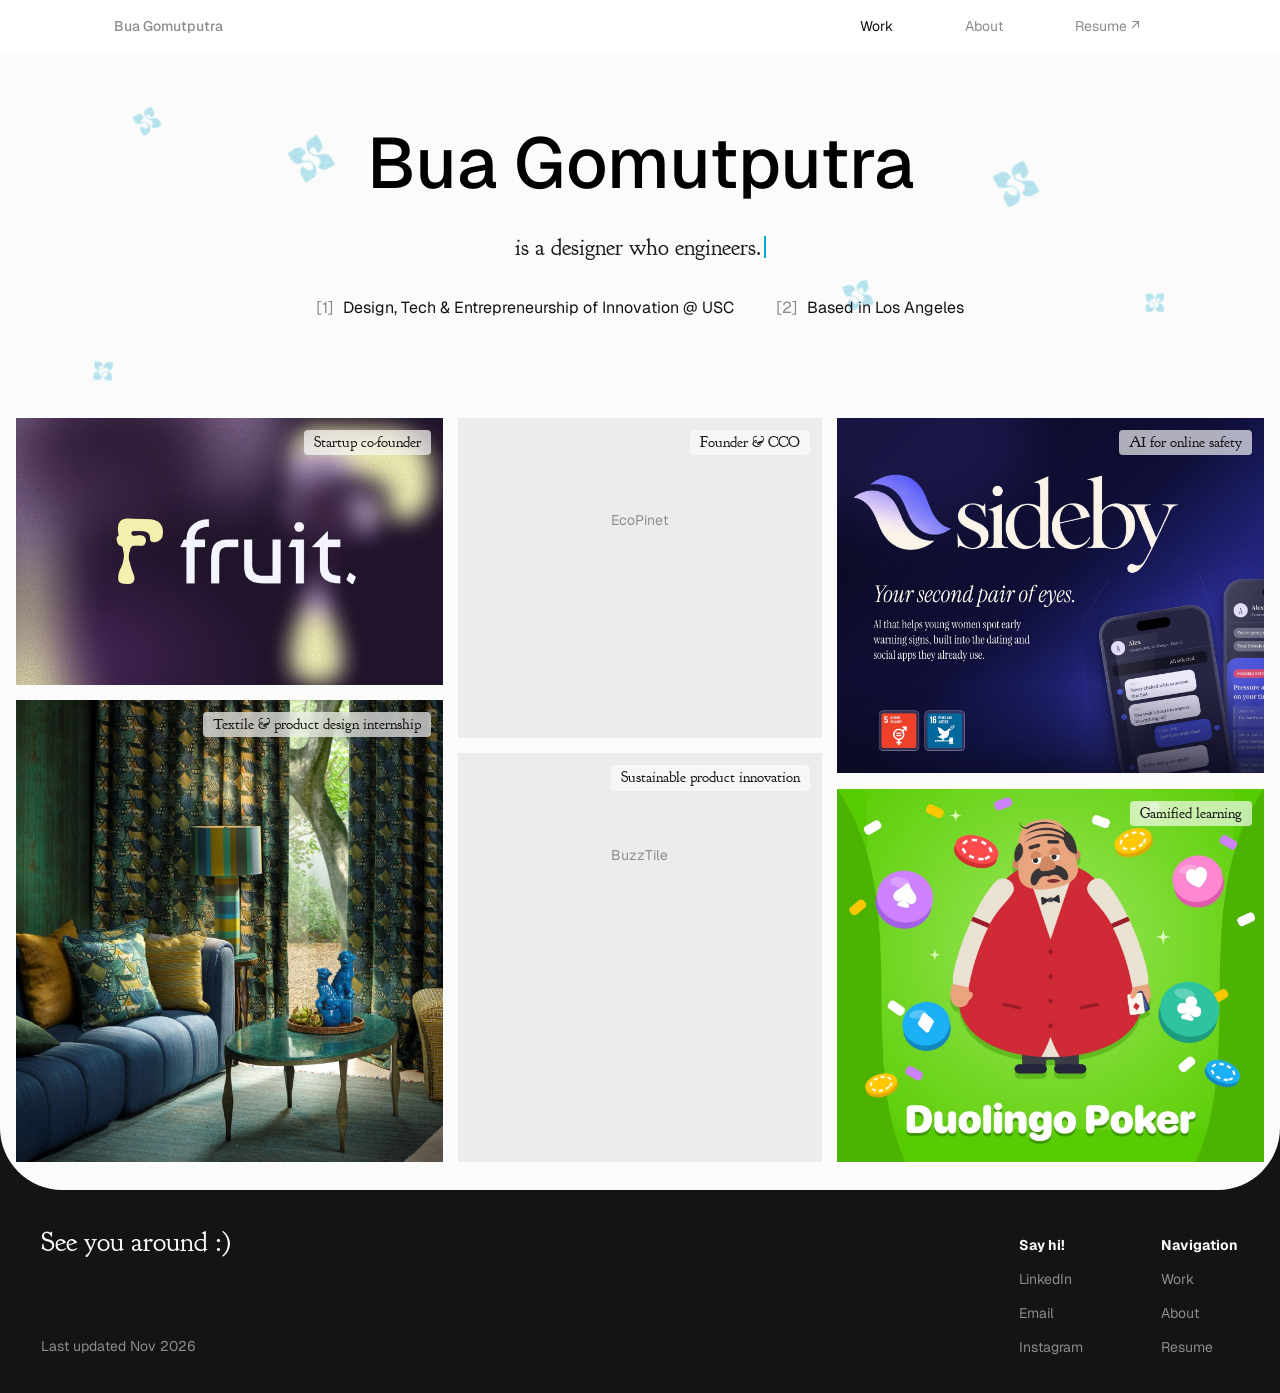
==== index.html @ 9599a61e "DuoPoker tile in Duolingo style: bigger Tony, title at the bottom Co-Authored-By: Claude Opus 5.5 <n" ====
<!doctype html>
<html lang="en">
<head>
<meta charset="utf-8">
<meta name="viewport" content="width=device-width,initial-scale=1">
<title>Bua Gomutputra</title>
<meta name="description" content="Bua Gomutputra — designer who engineers. Design, Technology & Entrepreneurship at USC Iovine and Young. Based in Los Angeles.">
<link rel="preconnect" href="https://fonts.googleapis.com"><link rel="preconnect" href="https://fonts.gstatic.com" crossorigin>
<link href="https://fonts.googleapis.com/css2?family=Geist:wght@400;500;600&family=Geist+Mono:wght@400;500;700&family=Goudy+Bookletter+1911&display=swap" rel="stylesheet">
<link rel="stylesheet" href="css/style.css?v=1795074973">
</head>
<body class="home">
<div class="sheet">
<div class="swirls" aria-hidden="true"><img class="sw sw-l" src="images/home/swirl-left.webp" alt=""><img class="sw sw-r" src="images/home/swirl-right.webp" alt=""></div>
<nav class="nav">
  <a class="name" href="index.html">Bua Gomutputra</a>
  <button class="menu-btn" aria-label="Open menu">Menu</button>
  <div class="links"><a href="index.html#work" class="on">Work</a><a href="about.html">About</a><a href="resume.pdf" target="_blank">Resume ↗</a></div>
</nav>

<header class="hero">
  <h1>Bua Gomutputra</h1>
  <p class="rotator typer" data-phrases='["engineers.","lives in the problem-space.","prompts, builds, and breaks.","is founding something (stay tuned)."]'>is a designer who <span class="typed">engineers.</span><i class="caret" aria-hidden="true"></i></p>
  <div class="creds"><span><b>[1]</b>Design, Tech &amp; Entrepreneurship of Innovation @ USC</span><span><b>[2]</b>Based in Los Angeles</span></div>
</header>

<main id="work">
  <section class="mosaic">
    <div class="col">
      <div class="slot soon" style="aspect-ratio:480/300" data-slot="1" role="img" aria-label="Fruit, a startup I am co-founding, coming soon"><img src="images/fruit/cover.jpg" alt="Fruit" data-label="Fruit" style="object-position:center"><span class="kind">Startup co-founder</span><span class="soon-badge">Coming soon</span><span class="tag"><b>Fruit</b> In progress · 2026</span></div>
      <a class="slot" href="jim-thompson.html" style="aspect-ratio:480/520" data-slot="2"><img src="images/jim-thompson/phumin-townscape.jpg" alt="Jim Thompson" data-label="Jim Thompson" style="object-position:center 60%"><span class="kind">Textile &amp; product design internship</span><span class="tag"><b>Jim Thompson</b> Internship · 2025</span></a>
    </div>
    <div class="col">
      <a class="slot" href="ecopinet.html" style="aspect-ratio:410/360" data-slot="3"><img src="images/ecopinet/workshop-group.jpg" alt="EcoPinet: students and farmers holding up the pineapple-leaf paper they made, under the EcoPinet banner" data-label="EcoPinet" style="object-position:center 55%"><span class="kind">Founder &amp; CCO</span><span class="tag"><b>EcoPinet</b> Piloted · 2025</span></a>
      <a class="slot" href="buzztile.html" style="aspect-ratio:410/460" data-slot="4"><img src="images/buzztile/field-wide.jpg" alt="BuzzTile" data-label="BuzzTile" style="object-position:40% 60%"><span class="kind">Sustainable product innovation</span><span class="tag"><b>BuzzTile</b> Prototype · 2025</span></a>
    </div>
    <div class="col">
      <a class="slot" href="sideby.html" style="aspect-ratio:480/400" data-slot="5"><img src="images/sideby/hero.jpg" alt="SideBy" data-label="SideBy" style="object-position:left center"><span class="kind">AI for online safety</span><span class="tag"><b>SideBy</b> Concept · 2026</span></a>
      <a class="slot" href="duolingo-poker.html" style="aspect-ratio:480/420" data-slot="6"><img src="images/duolingo-poker/tile-table.jpg" alt="DuoPoker: Tony the dealer surrounded by poker chips and card-suit badges, Duolingo style" data-label="DuoPoker" style="object-position:center"><span class="kind">Gamified learning</span><span class="tag"><b>DuoPoker</b> Concept · 2026</span></a>
    </div>
  </section>
</main>

</div>

<footer>
  <div class="in">
    <div><h2>See you around :)</h2><p class="upd">Last updated Nov 2026</p></div>
    <div class="cols">
      <div><h5>Say hi!</h5><a href="#">LinkedIn</a><a href="#">Email</a><a href="#">Instagram</a></div>
      <div><h5>Navigation</h5><a href="index.html#work">Work</a><a href="about.html">About</a><a href="resume.pdf">Resume</a></div>
    </div>
  </div>
</footer>
<script src="js/main.js?v=1795074973"></script>
</body>
</html>
---- css/style.css ----
:root{
  --bg:#FBFBFB; --ink:#141414; --muted:#8C8C8C; --soft:#5E5E5E; --tile:#ECECEC; --footer:#141414;
  --blue:#00A8CE; --blue-text:#007A96; --cyan:#C4F4FF; --pink:#FFD7E3;
  --accent:#007A96; --box:#F1F6F8;
  --pad:120px; --max:1440px;
  --font:"Geist",system-ui,-apple-system,sans-serif;
  --mono:"Goudy Bookletter 1911",Georgia,serif;
  --kiwi:"Goudy Bookletter 1911",Georgia,serif;
  --noise:url("data:image/svg+xml;utf8,<svg xmlns='http://www.w3.org/2000/svg' width='180' height='180'><filter id='n'><feTurbulence type='fractalNoise' baseFrequency='.85' numOctaves='2' stitchTiles='stitch'/><feColorMatrix values='0 0 0 0 0 0 0 0 0 0 0 0 0 0 0 0 0 0 .6 0'/></filter><rect width='100%' height='100%' filter='url(%23n)'/></svg>");
}
.theme-duo{ --accent:#2B7A00; --box:#F1F9E9; }
.theme-eco{ --accent:#A8461A; --box:#F7F0E4; }
.theme-sideby{ --accent:#3B3B73; --box:#F4F3F6; }
*{box-sizing:border-box;margin:0;padding:0}
html{scroll-behavior:smooth}
html{font-synthesis:none}
body{background:var(--footer);color:var(--ink);font-family:var(--font);-webkit-font-smoothing:antialiased;line-height:1.6}
.sheet{background:var(--bg);border-radius:0 0 min(4.86vw,70px) min(4.86vw,70px);overflow:hidden;overflow:clip;position:relative}
/* petal cursor (Bua's petal from Figma): dark grey, turquoise over anything clickable */
html{cursor:url("data:image/svg+xml,%3Csvg xmlns='http://www.w3.org/2000/svg' width='24' height='25.5' viewBox='-5 10 128 136'%3E%3Cfilter id='g' x='0' y='0' width='100%25' height='100%25'%3E%3CfeTurbulence type='fractalNoise' baseFrequency='.9' numOctaves='2' seed='3'/%3E%3CfeColorMatrix values='0 0 0 0 0 0 0 0 0 0 0 0 0 0 0 0 0 0 .35 0'/%3E%3CfeComposite in2='SourceAlpha' operator='in' result='n'/%3E%3CfeMerge%3E%3CfeMergeNode in='SourceGraphic'/%3E%3CfeMergeNode in='n'/%3E%3C/feMerge%3E%3C/filter%3E%3Cg transform='rotate(-45 54 68)'%3E%3Cpath d='M53.92 0L78.64 24.87C85.53 31.77 95.15 40.48 100.04 48.56C105.12 56.9 107.79 66.48 107.75 76.24C107.75 95.6 99.93 106.57 87.05 119.51C76.57 106.2 65.65 94.19 54.08 81.89C49.85 86.4 43.97 93.4 39.67 97.36C12.93 122.06 47.2 135.72 69.83 135.47C36.01 136.21 -0.12 109.84 0 76.17C-0.01 66.63 2.54 57.27 7.38 49.06C12.44 40.46 22.52 31.4 29.78 24.15L53.92 0Z' fill='%23fff' stroke='%23fff' stroke-width='14' stroke-linejoin='round'/%3E%3Cpath d='M53.92 0L78.64 24.87C85.53 31.77 95.15 40.48 100.04 48.56C105.12 56.9 107.79 66.48 107.75 76.24C107.75 95.6 99.93 106.57 87.05 119.51C76.57 106.2 65.65 94.19 54.08 81.89C49.85 86.4 43.97 93.4 39.67 97.36C12.93 122.06 47.2 135.72 69.83 135.47C36.01 136.21 -0.12 109.84 0 76.17C-0.01 66.63 2.54 57.27 7.38 49.06C12.44 40.46 22.52 31.4 29.78 24.15L53.92 0Z' fill='%23141414' filter='url(%23g)'/%3E%3C/g%3E%3C/svg%3E") 2 2,auto}
a,button,label,summary,[role="button"],.slot,a *,button *{cursor:url("data:image/svg+xml,%3Csvg xmlns='http://www.w3.org/2000/svg' width='24' height='25.5' viewBox='-5 10 128 136'%3E%3Cfilter id='g' x='0' y='0' width='100%25' height='100%25'%3E%3CfeTurbulence type='fractalNoise' baseFrequency='.9' numOctaves='2' seed='3'/%3E%3CfeColorMatrix values='0 0 0 0 0 0 0 0 0 0 0 0 0 0 0 0 0 0 .35 0'/%3E%3CfeComposite in2='SourceAlpha' operator='in' result='n'/%3E%3CfeMerge%3E%3CfeMergeNode in='SourceGraphic'/%3E%3CfeMergeNode in='n'/%3E%3C/feMerge%3E%3C/filter%3E%3Cg transform='rotate(-45 54 68)'%3E%3Cpath d='M53.92 0L78.64 24.87C85.53 31.77 95.15 40.48 100.04 48.56C105.12 56.9 107.79 66.48 107.75 76.24C107.75 95.6 99.93 106.57 87.05 119.51C76.57 106.2 65.65 94.19 54.08 81.89C49.85 86.4 43.97 93.4 39.67 97.36C12.93 122.06 47.2 135.72 69.83 135.47C36.01 136.21 -0.12 109.84 0 76.17C-0.01 66.63 2.54 57.27 7.38 49.06C12.44 40.46 22.52 31.4 29.78 24.15L53.92 0Z' fill='%23fff' stroke='%23fff' stroke-width='14' stroke-linejoin='round'/%3E%3Cpath d='M53.92 0L78.64 24.87C85.53 31.77 95.15 40.48 100.04 48.56C105.12 56.9 107.79 66.48 107.75 76.24C107.75 95.6 99.93 106.57 87.05 119.51C76.57 106.2 65.65 94.19 54.08 81.89C49.85 86.4 43.97 93.4 39.67 97.36C12.93 122.06 47.2 135.72 69.83 135.47C36.01 136.21 -0.12 109.84 0 76.17C-0.01 66.63 2.54 57.27 7.38 49.06C12.44 40.46 22.52 31.4 29.78 24.15L53.92 0Z' fill='%2300A8CE' filter='url(%23g)'/%3E%3C/g%3E%3C/svg%3E") 2 2,pointer}
img{display:block;max-width:100%}
a{color:inherit;text-decoration:none}
.wrap{max-width:var(--max);margin:0 auto;padding:0 var(--pad)}

/* nav — sizes follow the 1440 Figma frame, scaled with the window */
.nav{display:flex;justify-content:space-between;align-items:center;height:max(48px,min(4.1vw,59px));padding:0 max(20px,min(10.83vw,156px)) 0 max(20px,min(8.89vw,128px));background:#fff;position:relative;z-index:5}
.nav .name,.nav .links,.menu-btn{font-family:var(--font);font-size:14px;font-weight:400;color:var(--muted)}
.nav .name{font-weight:500}
.nav .links{display:flex;gap:max(28px,min(5.4vw,78px))}
.nav .links a,.nav .name{transition:color .2s}
.nav .links a:hover,.nav .links a.on,.nav .name:hover{color:var(--ink)}
/* hover: words go darker and semibold without shifting the layout */
.nav .links a,.nav .name{display:inline-grid;transition:color .2s,font-weight .2s}
.nav .links a::after,.nav .name::after{content:attr(data-text);font-weight:600;height:0;visibility:hidden;overflow:hidden;pointer-events:none}
.nav .links a:hover,.nav .name:hover{font-weight:600;color:#3A3A3A}
.nav .links a.on:hover{color:var(--ink)}
.menu-btn{display:none;background:none;border:0;cursor:pointer}

/* home background: gradient swirls exported from the Figma mock-up */
.swirls{position:absolute;inset:0;pointer-events:none;z-index:0}
.flowers{position:absolute;left:0;top:0;width:100%;pointer-events:none;z-index:0;overflow:hidden}
.flower{position:absolute;left:0;top:0;will-change:transform}
.flower svg{display:block;width:100%;height:100%}
.sw{position:absolute;max-width:none;will-change:transform}
.sw-l{left:7.92vw;top:3.75vw;width:32.9vw}
.sw-r{left:40.35vw;top:3.33vw;width:53vw}
@media (min-width:1440px){.sw-l{left:calc(50% - 606px);top:54px;width:474px}.sw-r{left:calc(50% - 139px);top:48px;width:763px}}
.home .hero,.home main,.home .nav{position:relative;z-index:1}

/* hero */
.hero{position:relative;padding-top:min(5.83vw,84px);text-align:center}
.hero h1{font-size:max(40px,min(5.56vw,80px));font-weight:500;letter-spacing:0;line-height:1;color:#000}
.rotator{display:block;font-family:var(--mono);font-size-adjust:.5;font-weight:500;color:#1A1A1A}
.rotator.typer{width:auto;margin:min(2.85vw,41px) 0 0;text-align:center;white-space:nowrap;min-height:1.3em;line-height:1.3;font-size:max(15px,min(1.6vw,23px))}
.typer .typed{display:inline}
.caret{display:inline-block;width:2px;height:1.1em;margin-left:3px;vertical-align:-.18em;background:var(--blue);animation:blink 1.05s steps(1) infinite}
.typer.busy .caret{animation:none}
@keyframes blink{50%{opacity:0}}
.creds{display:flex;justify-content:center;margin-top:min(2.85vw,41px);line-height:1.28;gap:min(3.33vw,48px);font-size:max(13px,min(1.25vw,18px));flex-wrap:wrap}
.creds b{color:var(--muted);font-weight:400;margin-right:.55em}
.dot{display:inline-block;width:8px;height:8px;border-radius:50%;background:var(--blue);flex:none}

/* mosaic: 3 columns, every column adds up to the same height so the bottoms line up */
.mosaic{display:grid;grid-template-columns:480fr 410fr 480fr;align-items:start;column-gap:min(1.18vw,17px);max-width:1440px;margin:0 auto;padding:min(7.78vw,112px) min(1.25vw,18px) min(2.22vw,32px)}
.col{display:flex;flex-direction:column;gap:min(1.18vw,17px)}
.slot{position:relative;display:block;background:var(--tile);overflow:hidden}
.slot img{width:100%;height:100%;object-fit:cover;transition:transform .6s cubic-bezier(.2,.8,.2,1)}
a.slot:hover img{transform:scale(1.03)}
/* pixel reveal (About page photo grid only): a pixelated copy sits on top and clears on hover (phones: on scroll) */
.cell canvas.px{position:absolute;inset:0;width:100%;height:100%;z-index:1;pointer-events:none;transition:opacity .35s ease;image-rendering:pixelated}
.cell canvas.px.gone{opacity:0}
.slot .tag{z-index:2}
.slot .tag{position:absolute;left:12px;bottom:12px;padding:6px 10px;background:rgba(251,251,251,.94);font-family:var(--mono);font-size-adjust:.5;font-size:12px;color:var(--muted);opacity:0;transform:translateY(6px);transition:opacity .25s,transform .25s}
.slot .tag b{color:var(--ink);font-weight:500;margin-right:6px}
a.slot:focus-visible .tag{opacity:1;transform:none}
@media (hover:none){a.slot .tag{opacity:1;transform:none}}

/* project hover: the flower cursor stretches into a pill with a message */
.cursor-pill{position:fixed;left:0;top:0;z-index:1000;pointer-events:none;display:flex;align-items:center;height:36px;padding:0 7px;border-radius:18px;background:rgba(251,251,251,.75);-webkit-backdrop-filter:blur(10px) saturate(1.2);backdrop-filter:blur(10px) saturate(1.2);box-shadow:0 6px 20px rgba(20,20,20,.08),inset 0 0 0 1px rgba(255,255,255,.5);opacity:0;scale:.6;transition:opacity .18s ease,scale .3s cubic-bezier(.34,1.56,.64,1);will-change:transform}
.cursor-pill svg{width:18px;height:22px;flex:none;fill:var(--blue);margin-left:3px;rotate:-45deg}
.cursor-pill span{display:block;max-width:0;overflow:hidden;white-space:nowrap;font-size:14px;font-weight:500;color:var(--blue-text);transition:max-width .35s cubic-bezier(.2,.8,.2,1),padding .35s}
.cursor-pill.on{opacity:1;scale:1}
.cursor-pill.on span{max-width:300px;padding:0 6px 0 8px}

/* tiles bounce in as they scroll into view */
.js-anim .slot{opacity:0;transform:translateY(36px) scale(.94)}
.js-anim .slot.in{opacity:1;transform:none;transition:opacity .45s ease,transform .75s cubic-bezier(.34,1.56,.64,1),translate .9s linear(0.000, 0.063, 0.224, 0.439, 0.668, 0.881, 1.055, 1.180, 1.251, 1.275, 1.260, 1.216, 1.158, 1.095, 1.036, 0.987, 0.952, 0.932, 0.924, 0.928, 0.940, 0.956, 0.973, 0.989, 1.003, 1.013, 1.019, 1.021, 1.020, 1.017, 1.012, 1.008, 1.003, 0.999, 0.997, 0.995, 0.994, 0.994, 0.995, 0.996, 0.998, 0.999, 1.000, 1.001, 1.001, 1.002, 1.002, 1.001, 1),scale 1.3s linear(0.000, 0.086, 0.315, 0.627, 0.960, 1.255, 1.467, 1.571, 1.565, 1.465, 1.300, 1.107, 0.922, 0.775, 0.686, 0.662, 0.698, 0.780, 0.888, 1.000, 1.097, 1.164, 1.195, 1.189, 1.151, 1.094, 1.028, 0.967, 0.919, 0.892, 0.886, 0.901, 0.930, 0.967, 1.004, 1.036, 1.058, 1.066, 1.063, 1.049, 1.029, 1.007, 0.986, 0.971, 0.963, 0.962, 0.967, 0.978, 0.990, 1.003, 1.013, 1.020, 1.023, 1.021, 1.016, 1.009, 1),box-shadow .4s ease;transition:opacity .45s ease,transform 1s linear(0.000, 0.050, 0.179, 0.356, 0.551, 0.742, 0.911, 1.047, 1.145, 1.206, 1.232, 1.229, 1.205, 1.167, 1.123, 1.077, 1.035, 1.000, 0.974, 0.956, 0.947, 0.946, 0.949, 0.957, 0.967, 0.978, 0.988, 0.997, 1.004, 1.009, 1.012, 1.013, 1.012, 1.011, 1.009, 1.006, 1.004, 1.001, 1.000, 0.998, 0.997, 0.997, 0.997, 0.997, 0.998, 0.998, 0.999, 0.999, 1),translate .9s linear(0.000, 0.063, 0.224, 0.439, 0.668, 0.881, 1.055, 1.180, 1.251, 1.275, 1.260, 1.216, 1.158, 1.095, 1.036, 0.987, 0.952, 0.932, 0.924, 0.928, 0.940, 0.956, 0.973, 0.989, 1.003, 1.013, 1.019, 1.021, 1.020, 1.017, 1.012, 1.008, 1.003, 0.999, 0.997, 0.995, 0.994, 0.994, 0.995, 0.996, 0.998, 0.999, 1.000, 1.001, 1.001, 1.002, 1.002, 1.001, 1),scale 1.3s linear(0.000, 0.086, 0.315, 0.627, 0.960, 1.255, 1.467, 1.571, 1.565, 1.465, 1.300, 1.107, 0.922, 0.775, 0.686, 0.662, 0.698, 0.780, 0.888, 1.000, 1.097, 1.164, 1.195, 1.189, 1.151, 1.094, 1.028, 0.967, 0.919, 0.892, 0.886, 0.901, 0.930, 0.967, 1.004, 1.036, 1.058, 1.066, 1.063, 1.049, 1.029, 1.007, 0.986, 0.971, 0.963, 0.962, 0.967, 0.978, 0.990, 1.003, 1.013, 1.020, 1.023, 1.021, 1.016, 1.009, 1),box-shadow .4s ease}

/* hover: the whole box (frame + photo) does a playful springy wobble */
.slot{transition:translate .5s cubic-bezier(.34,1.56,.64,1),scale .5s cubic-bezier(.34,1.56,.64,1),box-shadow .4s ease;transition:translate .9s linear(0.000, 0.063, 0.224, 0.439, 0.668, 0.881, 1.055, 1.180, 1.251, 1.275, 1.260, 1.216, 1.158, 1.095, 1.036, 0.987, 0.952, 0.932, 0.924, 0.928, 0.940, 0.956, 0.973, 0.989, 1.003, 1.013, 1.019, 1.021, 1.020, 1.017, 1.012, 1.008, 1.003, 0.999, 0.997, 0.995, 0.994, 0.994, 0.995, 0.996, 0.998, 0.999, 1.000, 1.001, 1.001, 1.002, 1.002, 1.001, 1),scale 1.3s linear(0.000, 0.086, 0.315, 0.627, 0.960, 1.255, 1.467, 1.571, 1.565, 1.465, 1.300, 1.107, 0.922, 0.775, 0.686, 0.662, 0.698, 0.780, 0.888, 1.000, 1.097, 1.164, 1.195, 1.189, 1.151, 1.094, 1.028, 0.967, 0.919, 0.892, 0.886, 0.901, 0.930, 0.967, 1.004, 1.036, 1.058, 1.066, 1.063, 1.049, 1.029, 1.007, 0.986, 0.971, 0.963, 0.962, 0.967, 0.978, 0.990, 1.003, 1.013, 1.020, 1.023, 1.021, 1.016, 1.009, 1),box-shadow .4s ease}
@media (hover:hover){
  .slot:hover{translate:0 -9px;scale:1.04;rotate:0deg;box-shadow:0 20px 44px rgba(20,20,20,.13);z-index:2}
  .slot:active{scale:.985;transition:scale .12s ease}
}

/* case study */
.cs-head{padding:88px var(--pad) 28px;max-width:var(--max);margin:0 auto}
.eyebrow{font-family:var(--mono);font-size-adjust:.5;font-size:13px;font-weight:400;letter-spacing:.02em;color:var(--accent)}
.cs-head h1{font-size:clamp(40px,5vw,72px);font-weight:600;letter-spacing:-.03em;line-height:1.05;margin:14px 0}
.cs-head .lede{font-family:var(--kiwi);font-size-adjust:.5;font-size:clamp(18px,1.6vw,22px);line-height:1.4;color:var(--soft);max-width:900px}
.cs-head .lede em{font-style:normal;color:var(--accent)}
.overview{max-width:var(--max);margin:32px auto 64px;padding:0 var(--pad)}
.overview .box{background:var(--box);border-radius:12px;padding:44px 48px;display:grid;grid-template-columns:1fr 1fr;gap:80px}
.overview h4{font-family:var(--mono);font-size-adjust:.5;font-size:13px;font-weight:500;letter-spacing:.04em;color:var(--accent);margin-bottom:18px}
.overview dt{font-family:var(--mono);font-size-adjust:.5;font-size:12px;font-weight:400;letter-spacing:.04em;color:var(--accent)}
.overview dd{font-size:17px;margin:4px 0 18px}
.overview ul{list-style:none;font-size:17px;line-height:1.75}
.overview li::before{content:"• "}
.media{max-width:var(--max);margin:0 auto;padding:0 var(--pad) 120px}
.media.tight{padding-bottom:0}
.media img,.ph{width:100%;border-radius:8px}
.ph{background:var(--tile);aspect-ratio:16/9;display:flex;align-items:center;justify-content:center;color:var(--muted);font-size:14px;text-align:center;padding:20px}
.section{max-width:var(--max);margin:0 auto;padding:0 var(--pad) 120px}
.section .text{display:grid;grid-template-columns:360px 1fr;gap:80px;margin-bottom:40px}
.section .num{font-family:var(--mono);font-size-adjust:.5;font-size:13px;color:var(--accent)}
.section h2{font-size:28px;font-weight:600;letter-spacing:-.02em;line-height:1.2}
.section .body{font-size:18px;line-height:1.6;max-width:680px}
.section .body p+p{margin-top:16px}
.section .body strong{color:var(--accent);font-weight:700}
.duo2{display:grid;grid-template-columns:1fr 1fr;gap:16px}
.caption{font-size:15px;color:var(--soft);margin-top:12px}
.bordered{border:1px solid rgba(0,0,0,.1)}

/* carousel */
.carousel{margin-top:8px}
.car-head{display:flex;justify-content:space-between;align-items:center;margin-bottom:16px}
.car-head .lab{font-family:var(--mono);font-size-adjust:.5;font-size:13px;font-weight:400;letter-spacing:.04em;color:var(--accent)}
.car-head .count{font-family:var(--mono);font-size-adjust:.5;font-size:13px;font-weight:400;color:var(--muted);margin-left:12px}
.arrows{display:flex;gap:8px}
.arrows button{width:40px;height:40px;border-radius:50%;border:1px solid rgba(0,0,0,.2);background:none;cursor:pointer;font-size:18px;color:var(--ink);transition:.2s}
.arrows button:disabled{opacity:.35;cursor:default}
.arrows button:not(:disabled):hover{background:var(--ink);color:#fff}
.track-wrap{position:relative}
.track{display:flex;gap:20px;overflow-x:auto;scroll-snap-type:x mandatory;scroll-behavior:smooth;scrollbar-width:none;padding-right:150px}
.track::-webkit-scrollbar{display:none}
.card{flex:0 0 calc((100% - 150px - 60px)/3);scroll-snap-align:start}
.card img,.card .ph{border-radius:6px;aspect-ratio:16/9;object-fit:cover;width:100%}
.card p{font-size:15px;font-weight:500;color:var(--soft);margin-top:10px}
.card p b{color:var(--ink);margin-right:6px}
.track-wrap::after{content:"";position:absolute;right:0;top:0;bottom:30px;width:190px;background:linear-gradient(90deg,rgba(251,251,251,0),var(--bg));pointer-events:none;transition:opacity .3s}
.track-wrap.end::after{opacity:0}
.next-overlay{position:absolute;right:28px;top:calc((100% - 30px)/2 - 28px);width:56px;height:56px;border-radius:50%;background:var(--ink);color:#fff;border:0;font-size:22px;cursor:pointer;box-shadow:0 6px 16px rgba(0,0,0,.25);z-index:2;transition:opacity .3s}
.track-wrap.end .next-overlay{opacity:0;pointer-events:none}
.progress{width:200px;height:3px;background:rgba(0,0,0,.12);border-radius:2px;margin-top:16px;overflow:hidden}
.progress i{display:block;height:100%;background:var(--ink);width:75%;transition:width .3s}

/* full-bleed ending */
.ending{position:relative;height:820px;overflow:hidden;margin-bottom:120px;
  background:radial-gradient(ellipse at 50% 62%,#33338C 0%,#0F0F30 55%,#08081A 100%);color:#FAF5EB;display:flex;flex-direction:column;align-items:center;justify-content:center;text-align:center}
.ending::before{content:"";position:absolute;inset:0 0 auto;height:120px;background:linear-gradient(var(--bg),rgba(209,207,237,.75) 35%,rgba(51,51,115,0));z-index:1}
.ending::after{content:"";position:absolute;left:10%;right:10%;bottom:-40%;height:90%;background:#6B5CF2;opacity:.45;filter:blur(160px);border-radius:50%}
.ending .mark{width:400px;max-width:60vw;position:relative;z-index:2;filter:drop-shadow(0 0 60px rgba(153,140,255,.55))}
.ending .mark{transition:transform 1.4s cubic-bezier(.2,.8,.2,1),opacity 1.4s}
.ending:not(.seen) .mark{transform:translateY(24px) scale(.92);opacity:0}
.ending .slogan{font-family:"Instrument Serif",serif;font-style:italic;font-size:clamp(44px,7.2vw,104px);line-height:1;margin-top:36px;position:relative;z-index:2;transition:opacity 1s .6s,transform 1s .6s}
.ending .next{font-family:"Source Serif 4",serif;font-size:20px;color:#D9CFF5;margin-top:22px;position:relative;z-index:2;transition:opacity 1s 1s}
.ending:not(.seen) .slogan{opacity:0;transform:translateY(16px)}
.ending:not(.seen) .next{opacity:0}

.next-proj{max-width:var(--max);margin:0 auto;padding:0 var(--pad) 140px}
.next-proj small{font-family:var(--mono);font-size-adjust:.5;font-size:13px;font-weight:400;letter-spacing:.04em;color:var(--accent)}
.next-proj h3{font-size:40px;font-weight:600;margin:10px 0 24px;letter-spacing:-.02em}
.next-proj .tile{display:block;border-radius:8px;overflow:hidden;background:var(--tile);aspect-ratio:2/1}.next-proj .tile img{width:100%;height:100%;object-fit:cover;transition:transform .6s}.next-proj .tile:hover img{transform:scale(1.03)}.next-proj .tile img{object-position:top}

/* case study v2 (Lauryn-style structure) — Bua's palette + SideBy purple/deep blue accents */
.cs2{--accent:#5B4BD6;--deep:#16133F;--lav:#EFEDFC;--lav2:#DCD7FA}
.cs-wrap{display:grid;grid-template-columns:170px minmax(0,1fr);gap:48px;padding:0 max(32px,min(8.89vw,128px)) 0 max(20px,min(8.89vw,128px))}
.toc{position:sticky;top:32px;align-self:start;padding-top:96px}
.toc ol{list-style:none;font-family:var(--mono);font-size-adjust:.5;font-size:12px;line-height:1.3}
.toc li+li{margin-top:12px}
.toc a{display:flex;gap:10px;color:var(--muted);transition:color .2s}
.toc a span{color:var(--lav2);transition:color .2s}
.toc a:hover,.toc a.on{color:var(--ink)}
.toc a.on span{color:var(--accent)}
.cs-main{min-width:0;max-width:960px;width:100%;justify-self:center}
.cs-landing{padding-top:88px}
.cs-landing .eyebrow{color:var(--accent)}
.cs-landing h1{font-size:clamp(44px,5vw,72px);font-weight:600;letter-spacing:-.03em;line-height:1.05;margin:14px 0 16px}
.cs-landing .lede{font-family:var(--kiwi);font-size-adjust:.5;font-size:clamp(18px,1.6vw,22px);line-height:1.45;color:var(--soft);max-width:720px}
.cs-landing .lede em{font-style:normal;color:var(--accent)}
.hero-img{width:100%;aspect-ratio:3/2;object-fit:cover;border-radius:10px;margin-top:40px}
.facts{display:grid;grid-template-columns:1fr 1fr 1fr 1.6fr;gap:28px;margin-top:36px;padding-top:24px;border-top:1px solid rgba(20,20,20,.1)}
.facts dt,.mypart h4,.lab{font-family:var(--mono);font-size-adjust:.5;font-size:13px;font-weight:400;letter-spacing:.04em;color:var(--accent)}
.facts dd{font-size:16px;line-height:1.5;margin-top:8px}
.mypart{margin-top:32px;background:var(--lav);border-radius:12px;padding:28px 32px}
.mypart ul{list-style:none;columns:2;column-gap:40px;margin-top:14px;font-size:16px;line-height:1.55}
.mypart li{break-inside:avoid;padding-left:16px;position:relative;margin-bottom:6px}
.mypart li::before{content:"";position:absolute;left:0;top:.62em;width:6px;height:6px;border-radius:50%;background:var(--accent)}
.blk{padding-top:104px}
.blk h2{font-size:max(26px,min(2.6vw,38px));font-weight:600;letter-spacing:-.02em;line-height:1.25;margin:10px 0 20px;max-width:760px}
.prose{font-size:17px;line-height:1.6;max-width:680px}
.prose p+p{margin-top:14px}
.blk figure,.blk .fig{margin-top:32px}
.blk figure img,.blk .fig img{width:100%;border-radius:8px;object-fit:cover}
figcaption,.figcap{font-size:14px;color:var(--soft);margin-top:12px}
.out-cards{display:grid;grid-template-columns:repeat(3,1fr);gap:14px;margin-top:8px}
.out-cards div{background:var(--deep);color:#F3F1FF;border-radius:12px;padding:28px 26px 30px;background-image:radial-gradient(120% 80% at 100% 0%,rgba(107,92,242,.45),transparent 60%)}
.out-cards b{display:block;font-size:30px;font-weight:600;letter-spacing:-.02em;line-height:1.1}
.out-cards p{font-size:15px;line-height:1.5;color:#CFCAF5;margin-top:12px}
.note{font-family:var(--mono);font-size-adjust:.5;font-size:13px;color:var(--soft);margin-top:16px}
.stat{display:flex;gap:24px;align-items:baseline;margin-top:28px;padding:24px 28px;background:var(--lav);border-radius:12px;max-width:760px}
.stat b{font-size:clamp(40px,4.4vw,60px);font-weight:600;letter-spacing:-.03em;color:var(--accent);white-space:nowrap;line-height:1}
.stat p{font-size:17px;line-height:1.5}
.stat small{display:block;font-family:var(--mono);font-size-adjust:.5;font-size:12px;color:var(--muted);margin-top:6px}
.chips{display:flex;flex-wrap:wrap;gap:8px;margin-top:18px}
.chips span{font-family:var(--mono);font-size-adjust:.5;font-size:13px;padding:7px 12px;border-radius:999px;background:var(--lav);color:var(--accent)}
.quote{font-family:var(--font);font-weight:500;letter-spacing:-.01em;font-size:clamp(19px,1.7vw,24px);line-height:1.45;color:var(--deep);border-left:3px solid var(--accent);padding:4px 0 4px 24px;margin:28px 0;max-width:720px}
.quote cite{display:block;font-family:var(--mono);font-size-adjust:.5;font-style:normal;font-size:12px;color:var(--muted);margin-top:10px}
.decisions{display:grid;grid-template-columns:1fr 1fr;gap:14px;margin-bottom:24px}
.decisions div{background:#fff;border:1px solid rgba(91,75,214,.16);border-radius:12px;padding:24px 26px}
.decisions b{font-size:18px;font-weight:600;color:var(--deep)}
.decisions p{font-size:15.5px;line-height:1.55;color:var(--soft);margin-top:8px}
.compare{display:grid;grid-template-columns:1fr auto 1fr;gap:18px;align-items:center;margin:28px 0 48px}
.compare>div:not(.arrow){border-radius:12px;padding:24px 26px}
.compare span{font-family:var(--mono);font-size-adjust:.5;font-size:12px;letter-spacing:.04em}
.compare b{display:block;font-size:22px;font-weight:600;margin:6px 0 10px}
.compare ul{list-style:none;font-size:15.5px;line-height:1.7}
.compare .before{background:#F0F0F0;color:var(--soft)}
.compare .before span{color:var(--muted)}
.compare .before b{text-decoration:line-through;text-decoration-thickness:2px;text-decoration-color:rgba(20,20,20,.35)}
.compare .after{background:var(--deep);color:#F3F1FF;background-image:radial-gradient(120% 80% at 100% 0%,rgba(107,92,242,.45),transparent 60%)}
.compare .after span{color:#BDB4FF}
.compare .arrow{font-size:28px;color:var(--accent)}
.cs2 .carousel{margin-bottom:24px}
.cs2 .card{flex:0 0 calc((100% - 120px - 20px)/2)}
.cs2 .track{padding-right:120px}
.takeaways{list-style:none;counter-reset:t;max-width:760px}
.takeaways li{counter-increment:t;position:relative;padding:22px 0 22px 64px;border-top:1px solid rgba(20,20,20,.1);font-size:17px;line-height:1.6;color:var(--soft)}
.takeaways li::before{content:"0" counter(t);position:absolute;left:0;top:20px;font-family:var(--mono);font-size-adjust:.5;font-size:13px;color:var(--accent)}
.takeaways b{display:block;color:var(--ink);font-size:19px;font-weight:600;margin-bottom:4px}

/* back button on project pages */
.back-btn{position:fixed;z-index:6;top:calc(max(48px,min(4.1vw,59px)) + 16px);left:max(16px,min(2.78vw,40px));display:inline-flex;align-items:center;gap:8px;padding:8px 14px 8px 12px;border-radius:999px;font-size:14px;font-weight:500;color:var(--ink);background:rgba(251,251,251,.8);-webkit-backdrop-filter:blur(8px);backdrop-filter:blur(8px);box-shadow:0 0 0 1px rgba(20,20,20,.1),0 4px 14px rgba(20,20,20,.06);transition:box-shadow .3s,background .3s}
.back-btn span{display:inline-block;transition:transform .35s cubic-bezier(.34,1.56,.64,1)}
.back-btn:hover{background:#fff;box-shadow:0 0 0 1px rgba(0,168,206,.5),0 6px 18px rgba(20,20,20,.1)}
.back-btn:hover span{transform:translateX(-4px)}

/* SideBy: compact thank-you card */
.thanks{position:relative;overflow:hidden;margin:104px 0 0;border-radius:16px;padding:44px 48px;display:flex;align-items:center;gap:40px;color:#FAF5EB;background:radial-gradient(ellipse at 30% 70%,#3A33A0 0%,#16133F 60%,#0B0A24 100%)}
.thanks::after{content:"";position:absolute;right:-10%;bottom:-60%;width:60%;height:120%;background:#6B5CF2;opacity:.35;filter:blur(90px);border-radius:50%;pointer-events:none}
.thanks .mark{width:150px;flex:none;position:relative;z-index:1;filter:drop-shadow(0 0 30px rgba(153,140,255,.5));will-change:transform}
.thanks div{position:relative;z-index:1}
.thanks .slogan{font-family:"Instrument Serif",serif;font-style:italic;font-size:clamp(34px,3.6vw,52px);line-height:1.05}
.thanks .next{font-family:var(--mono);font-size-adjust:.5;font-size:17px;color:#D9CFF5;margin-top:12px}
.thanks:not(.seen) .mark{opacity:0;transform:translateY(14px) scale(.92)}
.thanks .mark{transition:opacity 1s,transform 1s cubic-bezier(.2,.8,.2,1)}
/* SideBy: finance slides in a 2x2 grid (no scrolling) */
.fin-lab{margin:8px 0 14px}
.fin-grid{display:grid;grid-template-columns:1fr 1fr;gap:16px;margin-bottom:24px}
.fin-grid figure{margin:0}
.fin-grid img{width:100%;aspect-ratio:16/9;object-fit:cover;border-radius:8px}
.fin-grid figcaption{font-size:15px;font-weight:500;color:var(--soft);margin-top:10px}
.fin-grid figcaption b{color:var(--ink);margin-right:6px}

/* SideBy: next project sits lower and smaller, under the content column */
.cs2 .next-proj{max-width:none;margin:0;padding:min(11vw,160px) max(32px,min(8.89vw,128px)) min(9.7vw,140px) calc(max(20px,min(8.89vw,128px)) + 170px + 48px)}
.cs2 .next-proj>*{max-width:960px}
.cs2 .next-proj h3{font-size:max(22px,min(1.94vw,28px));margin:8px 0 18px}
.cs2 .next-proj .tile{width:min(100%,560px);aspect-ratio:16/9}

/* ===== DuoPoker case study: Duolingo colours ===== */
.theme-duo.cs2{--accent:#3C8A00;--deep:#2B5A0A;--lav:#EDF9E2;--lav2:#CDEDB3;--duo:#58CC02;--duo-dk:#58A700;--duo-blue:#1CB0F6;--duo-yel:#FFC800;--duo-red:#FF4B4B}
.theme-duo .cs-landing .lede em{color:var(--duo-dk)}
.goal-chips{display:grid;grid-template-columns:repeat(3,1fr);gap:14px;margin:24px 0 26px}
.goal-chips div{background:#fff;border:2px solid #E5E5E5;border-bottom-width:4px;border-radius:16px;padding:18px 20px;transition:transform .35s cubic-bezier(.34,1.56,.64,1),border-color .2s}
.goal-chips div:hover{transform:translateY(-3px);border-color:var(--duo)}
.goal-chips b{display:block;font-size:24px;font-weight:600;letter-spacing:-.02em;color:var(--duo-dk)}
.goal-chips span{display:block;font-size:15px;line-height:1.45;color:var(--soft);margin-top:4px}
.duo-cards>div{background:var(--duo)!important;background-image:none!important;color:#fff;border-radius:16px;box-shadow:0 5px 0 var(--duo-dk)}
.duo-cards>div:nth-child(2){background:var(--duo-blue)!important;box-shadow:0 5px 0 #1899D6}
.duo-cards>div:nth-child(3){background:var(--duo-yel)!important;box-shadow:0 5px 0 #E0AE00}
.duo-cards>div:nth-child(3) b,.duo-cards>div:nth-child(3) p{color:#4B3A00}
.duo-cards{grid-template-columns:1fr 1fr}
.duo-cards b{font-size:26px}
.duo-cards p{color:rgba(255,255,255,.92)!important}
.duo-cards>div:active{transform:translateY(5px)!important;box-shadow:0 0 0 transparent!important}
.steps{list-style:none;counter-reset:s}
.steps>li{position:relative;padding:0 0 56px 56px}
.steps>li::before{content:"";position:absolute;left:17px;top:40px;bottom:8px;width:2px;background:var(--lav2)}
.steps>li:last-child::before{display:none}
.step-head{display:flex;align-items:center;gap:16px;margin:0 0 14px -56px}
.step-head span{flex:none;width:36px;height:36px;border-radius:50%;display:grid;place-items:center;background:var(--duo);color:#fff;font-weight:600;font-size:16px;box-shadow:0 3px 0 var(--duo-dk)}
.step-head h3{font-size:22px;font-weight:600;letter-spacing:-.01em}
.mine{font-style:normal;font-family:var(--mono);font-size-adjust:.5;font-size:14px;font-weight:400;color:var(--duo-dk);background:var(--lav);padding:3px 10px;border-radius:999px;margin-left:8px;vertical-align:3px}
.steps figure{margin-top:22px}
.theme-duo #takeaways figure{max-width:620px;margin-top:32px}
.theme-duo .quote{border-left-color:var(--duo);color:#2B3A20}
/* ===== EcoPinet case study: pineapple-leaf green + kraft brown ===== */
.theme-eco.cs2{--accent:#3F7D2E;--deep:#1E3B25;--lav:#EEF6E2;--lav2:#CBE6AE;--duo:#5E9E3A;--duo-dk:#467A2A;--mint:#B6EE8C;--kraft:#FFF5D1;--sun:#FFD95A}
.theme-eco .cs-landing .lede em{color:var(--accent)}
.impact{display:grid;grid-template-columns:1.3fr 1fr 1fr 1fr;gap:14px;margin-top:8px}
.imp{position:relative;overflow:hidden;background:var(--kraft);border-radius:16px;padding:24px 24px 26px;transition:transform .45s cubic-bezier(.34,1.56,.64,1),box-shadow .3s}
.imp:hover{transform:translateY(-4px);box-shadow:0 14px 30px rgba(30,59,37,.12)}
.imp b{display:block;font-size:clamp(28px,2.8vw,40px);font-weight:600;letter-spacing:-.03em;line-height:1;color:var(--deep)}
.imp b i{font-style:normal;font-variant-numeric:tabular-nums}
.imp span{display:block;font-size:14.5px;line-height:1.45;color:#536049;margin-top:10px}
.imp.big{grid-row:span 2;background:var(--deep);background-image:radial-gradient(120% 90% at 100% 0%,rgba(155,227,143,.28),transparent 60%);display:flex;flex-direction:column;justify-content:flex-end}
.imp.big b{font-size:clamp(70px,8vw,120px);color:var(--mint)}
.imp.big span{color:#E8F3DC;font-size:17px}
.imp.big::before{content:"🏆";position:absolute;top:22px;left:24px;font-size:30px}
.milestones{margin-top:24px}
.ms-hint{display:inline-flex;align-items:center;gap:8px;font-family:var(--mono);font-size-adjust:.5;font-size:15px;color:var(--accent);background:var(--lav);padding:6px 14px;border-radius:999px;margin-bottom:18px}
.ms-hint span{animation:tap 1.6s ease-in-out infinite}
@keyframes tap{0%,100%{transform:translateY(0)}50%{transform:translateY(-3px)}}
.ms-line{position:relative;display:grid;grid-template-columns:repeat(5,1fr);margin-bottom:18px}
.ms-track{position:absolute;left:10%;right:10%;top:21px;height:3px;border-radius:3px;background:var(--lav2)}
.ms-fill{display:block;height:100%;width:0;border-radius:3px;background:var(--accent);transition:width .5s cubic-bezier(.2,.8,.2,1)}
.ms-line button{font:inherit;position:relative;z-index:1;display:flex;flex-direction:column;align-items:center;gap:8px;border:0;background:none;padding:0;color:var(--muted);font-size:15px;font-weight:600;transition:color .25s}
.ms-line .dot{position:relative;width:44px;height:44px;border-radius:50%;background:#fff;box-shadow:0 0 0 2px var(--lav2);display:grid;place-items:center;transition:transform .35s cubic-bezier(.34,1.56,.64,1),background .25s,box-shadow .25s}
.ms-line .dot b{font-size:15px;color:var(--muted);transition:color .25s}
.ms-line .dot svg{position:absolute;inset:0;transform:rotate(-90deg)}
.ms-line .ring{fill:none;stroke:var(--accent);stroke-width:3;stroke-dasharray:100.5;stroke-dashoffset:100.5}
.ms-line button:hover .dot{transform:scale(1.1);box-shadow:0 0 0 2px var(--accent)}
.ms-line button.done .dot{background:var(--lav);box-shadow:0 0 0 2px var(--accent)}
.ms-line button.done .dot b{color:var(--accent)}
.ms-line button[aria-selected=true]{color:var(--ink)}
.ms-line button[aria-selected=true] .dot{background:var(--accent);box-shadow:0 0 0 5px var(--lav2);transform:scale(1.08)}
.ms-line button[aria-selected=true] .dot b{color:#fff}
.ms-view{position:relative;aspect-ratio:16/9;border-radius:12px;overflow:hidden;background:var(--kraft)}
.ms-view figure{position:absolute;inset:0;margin:0;opacity:0;transition:opacity .6s ease}
.ms-view figure.on{opacity:1}
.ms-view img{width:100%;height:100%;object-fit:cover;border-radius:0}
.ms-view figcaption{position:absolute;left:16px;bottom:16px;right:90px;max-width:560px;margin:0;padding:12px 16px;border-radius:12px;background:rgba(251,251,251,.88);-webkit-backdrop-filter:blur(8px);backdrop-filter:blur(8px);color:var(--ink);font-size:15.5px;line-height:1.45}
.ms-view figcaption b{display:block;font-family:var(--mono);font-size-adjust:.5;font-size:14px;font-weight:400;color:var(--accent);margin-bottom:2px}
.ms-arrow{position:absolute;bottom:16px;width:40px;height:40px;border-radius:50%;border:0;background:rgba(251,251,251,.9);font-size:22px;line-height:1;color:var(--ink);box-shadow:0 4px 14px rgba(0,0,0,.12);transition:transform .2s}
.ms-arrow:hover{transform:scale(1.1)}
.ms-arrow.prev{right:64px}.ms-arrow.next{right:16px}
.ms-line .ms-date{display:block;margin-top:-4px;font-family:var(--mono);font-size-adjust:.5;font-size:13px;color:var(--muted);white-space:nowrap}
.ms-line button[aria-selected=true] .ms-date{color:var(--accent)}
.ms-next{display:flex;gap:10px;align-items:baseline;margin-top:16px;font-size:15.5px;color:#5E5E5E}
.ms-next b{font-family:var(--mono);font-size-adjust:.5;font-weight:400;font-size:14px;color:var(--accent)}
.ms-next b::after{content:" →"}
/* EcoPinet: logos, links, press, videos, hotel */
.eco-links{display:flex;flex-wrap:wrap;gap:8px;margin-top:24px}
.eco-links a{font-size:14px;font-weight:500;padding:8px 14px;border-radius:999px;background:var(--lav);color:var(--accent);transition:background .2s,transform .2s}
.eco-links a:hover{background:var(--lav2);transform:translateY(-2px)}
.impact{grid-template-columns:1.35fr 1fr 1fr 1fr!important}
.imp-logo{display:block;height:34px;width:auto;max-width:100%;object-fit:contain;margin-bottom:18px;filter:none!important}
.imp-logo.sm{height:40px;margin-bottom:10px}
.imp.big .imp-logo{background:#fff;padding:8px 12px;border-radius:10px;height:52px;margin:0 0 auto}
.imp.big::before{display:none}
.imp.big small{display:block;font-size:13px;line-height:1.5;color:#4F5D3F;margin-top:14px}
.imp.tv{display:flex;flex-direction:column;justify-content:space-between}
.cap-logo{height:22px;width:auto;vertical-align:-5px;margin-right:8px;filter:none!important;background:#fff;border-radius:4px;padding:2px 4px}
.yt-grid{display:grid;grid-template-columns:repeat(4,1fr);gap:12px;margin-top:8px}
.yt{font:inherit;position:relative;display:block;aspect-ratio:16/10;border:0;padding:0;border-radius:12px;overflow:hidden;background:#000;color:#fff;text-align:left}
.yt img{width:100%;height:100%;object-fit:cover;opacity:.85;filter:none!important;transition:transform .5s,opacity .3s}
.yt:hover img{transform:scale(1.05);opacity:1}
.yt-play{position:absolute;left:50%;top:44%;width:46px;height:46px;margin:-23px 0 0 -23px;border-radius:50%;background:rgba(255,255,255,.92);color:#C4302B;display:grid;place-items:center;font-size:16px;padding-left:3px;transition:transform .35s cubic-bezier(.34,1.56,.64,1)}
.yt:hover .yt-play{transform:scale(1.15)}
.yt-t{position:absolute;left:0;right:0;bottom:0;padding:22px 12px 10px;font-size:14px;font-weight:600;background:linear-gradient(transparent,rgba(0,0,0,.75))}
.yt iframe{position:absolute;inset:0;width:100%;height:100%;border:0}
.press{display:grid;grid-template-columns:repeat(3,1fr);gap:10px;margin-top:16px}
.press-item{position:relative;display:block;padding:16px 40px 16px 18px;border-radius:12px;background:var(--kraft);transition:transform .3s cubic-bezier(.34,1.56,.64,1),background .2s}
.press-item b{display:block;font-size:16px;font-weight:600;color:var(--deep)}
.press-item span{display:block;font-size:14px;color:#536049;margin-top:2px}
.press-item i{position:absolute;right:16px;top:16px;font-style:normal;color:var(--accent);transition:transform .2s}
.press-item:hover{transform:translateY(-3px);background:#FFEDB0}
.press-item:hover i{transform:translate(2px,-2px)}
.prod3{display:grid;grid-template-columns:repeat(3,1fr);gap:12px;margin-top:16px}
.prod3 img{width:100%;aspect-ratio:3/2;object-fit:cover;border-radius:10px}
.hotel{display:grid;grid-template-columns:minmax(0,.9fr) minmax(0,1.4fr);gap:24px;align-items:center;margin-top:28px;padding:28px;border-radius:18px;background:var(--kraft)}
.hotel .lab{color:var(--accent)}
.hotel h3{font-size:24px;font-weight:600;letter-spacing:-.01em;color:var(--deep);margin:8px 0 10px}
.hotel-copy>p:last-child{font-size:15.5px;line-height:1.55;color:#536049}
.hotel-pics{position:relative;height:300px}
.hotel-pics img{position:absolute;width:52%;aspect-ratio:4/3;object-fit:cover;border:6px solid #fff;border-radius:4px;box-shadow:0 10px 24px rgba(30,59,37,.18);transition:transform .45s cubic-bezier(.34,1.56,.64,1),z-index 0s .1s}
.hotel-pics img:nth-child(1){left:0;top:20px;rotate:-4deg;z-index:2}
.hotel-pics img:nth-child(2){left:30%;top:80px;rotate:3deg;z-index:3}
.hotel-pics img:nth-child(3){right:0;top:0;rotate:5deg;z-index:1}
.hotel-pics img:hover{z-index:5;transform:scale(1.08) rotate(0deg)}

/* three problems: expanding photo panels */
.panels{display:flex;gap:12px;height:460px;margin-top:22px}
.pp{font:inherit;position:relative;flex:1;min-width:0;border:0;border-radius:16px;overflow:hidden;padding:22px;text-align:left;color:#fff;background:#222;transition:flex .6s cubic-bezier(.2,.8,.2,1)}
.pp::before{content:"";position:absolute;inset:0;z-index:1;background:linear-gradient(180deg,rgba(0,0,0,.15),rgba(20,14,8,.78));transition:background .4s}
.pp.on{flex:2.6}
.pp.on::before{background:linear-gradient(180deg,rgba(0,0,0,.05) 0%,rgba(20,14,8,.86) 62%)}
.pp>*{position:relative;z-index:1}
.pp-bg{position:absolute!important;inset:0;z-index:0!important;width:100%;height:100%;object-fit:cover;filter:none!important;transition:transform .8s cubic-bezier(.2,.8,.2,1)}
.pp.on .pp-bg{transform:scale(1.04)}
.pp::before{z-index:1}
.pp-n{display:block;font-family:var(--mono);font-size-adjust:.5;font-size:15px;opacity:.85}
.pp-t{display:block;font-size:24px;font-weight:600;letter-spacing:-.01em;margin-top:4px}
.pp-t,.pp-n{transition:opacity .3s}
.pp-body{position:absolute;left:22px;right:22px;bottom:22px;opacity:0;transform:translateY(14px);transition:opacity .35s,transform .45s;pointer-events:none}
.pp.on .pp-body{opacity:1;transform:none;transition-delay:.2s}
.pp .pp-n,.pp .pp-t{position:absolute;left:22px;right:14px}
.pp .pp-n{top:22px}.pp .pp-t{top:44px;font-size:26px}
.pp:not(.on) .pp-n{top:auto;bottom:56px}.pp:not(.on) .pp-t{top:auto;bottom:22px;font-size:22px}
.pp-stat{display:block;font-size:15px;line-height:1.4;color:#EADFCC}
.pp-stat b{display:block;font-size:44px;font-weight:600;letter-spacing:-.03em;color:var(--mint);line-height:1.05}
.pp-p{display:block;font-size:15px;line-height:1.5;margin-top:12px;color:#F3EEE6;max-width:520px}
.pp-fix{display:flex;gap:10px;margin-top:14px;padding:12px 14px;border-radius:12px;background:rgba(155,227,143,.18);border:1px solid rgba(155,227,143,.35);font-size:14.5px;line-height:1.45;max-width:520px}
.pp-fix i{font-style:normal;font-size:18px}
.pp-fix b{display:block;color:var(--mint);font-weight:600}
.pp:not(.on):hover{flex:1.15}
/* process: deal the paper cards */
.paperstack{display:grid;grid-template-columns:minmax(0,1.35fr) minmax(0,1fr);gap:40px;align-items:center;margin-top:26px;padding:36px;border-radius:18px;background:var(--kraft);background-image:radial-gradient(rgba(30,59,37,.06) 1px,transparent 1px);background-size:6px 6px}
.ps-cards{position:relative;aspect-ratio:4/3.1;cursor:grab;touch-action:pan-y}
.ps-cards:active{cursor:grabbing}
.pc{position:absolute;inset:0;margin:0;background:#fff;padding:12px 12px 0;border-radius:6px;box-shadow:0 10px 24px rgba(30,59,37,.18);transition:transform .55s cubic-bezier(.34,1.3,.64,1),opacity .4s;display:flex;flex-direction:column}
.pc::before{content:"";position:absolute;top:-10px;left:50%;width:90px;height:22px;margin-left:-45px;background:rgba(214,196,160,.75);transform:rotate(-3deg);box-shadow:0 1px 2px rgba(0,0,0,.08)}
.pc img{flex:1;min-height:0;width:100%;object-fit:cover;border-radius:2px;filter:none!important}
.pc figcaption{padding:10px 4px 14px;font-size:15px;line-height:1.4;color:var(--soft)}
.pc figcaption b{display:block;font-size:20px;font-weight:600;color:var(--deep);margin-bottom:2px}
.pc figcaption b span{font-family:var(--mono);font-size-adjust:.5;font-size:15px;font-weight:400;color:var(--accent);margin-right:8px}
.pc.gone{transform:translate(-30%,-120%) rotate(-14deg)!important;opacity:0;pointer-events:none}
.paperstack{overflow:hidden}
.ps-count{font-family:var(--mono);font-size-adjust:.5;font-size:18px;color:#536049}
.ps-count b{font-size:44px;font-weight:400;color:var(--deep)}
.ps-steps{list-style:none;display:flex;flex-wrap:wrap;gap:6px;margin:14px 0 18px}
.ps-steps button{font:inherit;font-size:13.5px;padding:6px 11px;border-radius:999px;border:1px solid rgba(30,59,37,.18);background:rgba(255,255,255,.6);color:#536049;transition:background .2s,color .2s,transform .2s}
.ps-steps button:hover{transform:translateY(-2px)}
.ps-steps button.on{background:var(--deep);border-color:var(--deep);color:#fff}
.ps-steps button.seen{background:#fff;color:var(--deep)}
.ps-ctrl{display:flex;gap:10px}
.ps-ctrl button{font:inherit;font-weight:600;font-size:15px;padding:12px 18px;border-radius:12px;border:0;background:var(--deep);color:#fff;box-shadow:0 4px 0 #10241A;transition:transform .1s,box-shadow .1s}
.ps-ctrl button:active{transform:translateY(4px);box-shadow:none}
.ps-ctrl .ps-prev{background:#fff;color:var(--deep);box-shadow:0 4px 0 rgba(30,59,37,.25)}
.ps-hint{font-family:var(--mono);font-size-adjust:.5;font-size:14px;color:#76836A;margin-top:14px}
.field{margin-top:28px}
.sub{font-size:22px;font-weight:600;letter-spacing:-.01em;margin:44px 0 16px}
.notes>div{background:#FFFBEF!important;border:0!important;border-radius:4px!important;box-shadow:0 8px 18px rgba(30,59,37,.1)}
.notes>div:nth-child(1){rotate:-1.2deg}.notes>div:nth-child(2){rotate:1deg}.notes>div:nth-child(3){rotate:.8deg}.notes>div:nth-child(4){rotate:-.9deg}
.notes>div::before{content:"";position:absolute;top:-8px;left:24px;width:60px;height:16px;background:rgba(155,227,143,.6);transform:rotate(-4deg)}
/* app */
.app{display:grid;grid-template-columns:minmax(0,1fr) minmax(0,1.15fr);gap:30px;align-items:center;margin-top:36px;padding:40px;border-radius:20px;color:#F3F1E8;background:#1F3A2A;background-image:radial-gradient(90% 80% at 100% 0%,rgba(155,227,143,.25),transparent 60%),radial-gradient(70% 60% at 0% 100%,rgba(232,170,60,.18),transparent 60%);overflow:hidden}
.app .lab{color:var(--mint)}
.app h3{font-size:30px;font-weight:600;letter-spacing:-.02em;line-height:1.15;margin:10px 0 14px}
.app-copy>p:not(.lab):not(.note){font-size:16.5px;line-height:1.55;color:#D9E6D3}
.badges{display:flex;flex-wrap:wrap;gap:8px;margin:20px 0 24px}
.bd{display:inline-flex;align-items:center;gap:6px;font-size:14px;font-weight:600;padding:8px 12px;border-radius:12px;background:rgba(255,255,255,.1);border:1px solid rgba(255,255,255,.16);transition:transform .35s cubic-bezier(.34,1.56,.64,1),background .2s;cursor:default}
.bd:hover{transform:translateY(-3px) rotate(-2deg);background:rgba(255,255,255,.18)}
.bd.pts{background:#F2B636;color:#3B2414;border-color:#F2B636;box-shadow:0 3px 0 #C78F15}
.live-btn{display:inline-flex;align-items:center;gap:8px;font-weight:600;font-size:16px;padding:14px 22px;border-radius:14px;background:var(--mint);color:#173020;box-shadow:0 4px 0 #6DBE61;transition:transform .1s,box-shadow .1s}
.live-btn:hover span{transform:translate(2px,-2px)}.live-btn span{transition:transform .2s;display:inline-block}
.live-btn:active{transform:translateY(4px);box-shadow:none}
.app .note{color:#A9BFA3;margin-top:14px}
.app-phones{position:relative;height:500px}
.aph{position:absolute;top:30px;width:200px;height:430px;border-radius:32px;background:#0E1A12;padding:8px;box-shadow:0 24px 50px rgba(0,0,0,.4),inset 0 0 0 2px #2C4433;transition:transform .5s cubic-bezier(.34,1.56,.64,1),z-index 0s .1s}
.aph img{width:100%;height:100%;object-fit:cover;object-position:top;border-radius:25px;filter:none!important}
.aph.p1{left:0;transform:rotate(-8deg) translateY(16px);z-index:1}
.aph.p2{left:50%;margin-left:-100px;z-index:3;transform:translateY(-10px)}
.aph.p3{right:0;transform:rotate(8deg) translateY(16px);z-index:2}
.aph:hover{z-index:5;transform:rotate(0) translateY(-22px) scale(1.04)}

.eco-flip{margin:0}
.eco-flip .flip-card{height:210px}
.face.eco-burn{background:#EFEDE4;color:#536049}
.face.eco-burn b{text-decoration:line-through;text-decoration-color:rgba(30,59,37,.35)}
.theme-eco .face.after{background:var(--deep);background-image:radial-gradient(120% 80% at 100% 0%,rgba(155,227,143,.35),transparent 60%)}
.theme-eco .flip[data-state=after] .flip-switch i{background:var(--deep)}
.mosaic-4{display:grid;grid-template-columns:1.2fr 1fr;grid-template-rows:260px 220px;gap:12px;margin-top:28px}
.mosaic-4 img{width:100%;height:100%;object-fit:cover;border-radius:10px}
.mosaic-4 img:nth-child(1){grid-row:span 2}
.mosaic-4 img:nth-child(4){display:none}
.comm-grid{display:grid;grid-template-columns:1fr 1fr 1fr;grid-template-rows:min(19vw,230px) min(19vw,230px);gap:12px;margin-top:28px}
.comm-grid img{width:100%;height:100%;object-fit:cover;border-radius:10px}
.comm-grid .big{grid-row:span 2}
.comm-grid .wide{grid-column:span 2}
.theme-eco .decisions div{border-color:rgba(63,125,46,.2)}

/* EcoPinet impact v3: photo-led proof, quiet rows, one line of numbers */
.imp-sub{font-size:17px;line-height:1.6;color:#536049;max-width:620px;margin:-4px 0 32px}
.imp-hero{display:grid;grid-template-columns:1fr 1.15fr;gap:min(3.3vw,40px);align-items:end}
.blk .imp-photo{margin:0;border-radius:10px;overflow:hidden;aspect-ratio:3/2;background:var(--lav)}
.imp-photo img,.imp-thumb img{width:100%;height:100%;object-fit:cover;display:block}
.imp-photo,.imp-thumb{transition:transform .45s cubic-bezier(.34,1.56,.64,1),box-shadow .3s}
.imp-photo:hover,.imp-thumb:hover{transform:translateY(-4px);box-shadow:0 16px 32px rgba(30,59,37,.12)}
.imp-big{display:block;font-size:clamp(40px,3.9vw,56px);font-weight:600;letter-spacing:-.035em;line-height:.95;color:var(--deep);white-space:nowrap}
.imp-hero-text h3{font-size:19px;font-weight:600;line-height:1.35;color:var(--ink);margin:16px 0 6px}
.imp-hero-text p{font-size:16px;line-height:1.55;color:#5E5E5E;max-width:300px}
.imp-rows{margin-top:32px;border-top:1px solid rgba(20,20,20,.1)}
.imp-row{display:grid;grid-template-columns:168px 1fr;gap:24px;align-items:center;padding:20px 0;border-bottom:1px solid rgba(20,20,20,.1)}
.imp-thumb{width:168px;height:112px;border-radius:8px;overflow:hidden;background:var(--lav)}
.imp-thumb.logo{background:#fff;box-shadow:inset 0 0 0 1px rgba(20,20,20,.08);display:grid;place-items:center}
.imp-thumb.logo img{width:78%;height:auto;object-fit:contain}
.imp-row b{display:block;font-size:17px;font-weight:600;color:var(--deep)}
.imp-row p{font-size:15.5px;line-height:1.5;color:#5E5E5E;margin-top:4px}
.imp-nums{display:grid;grid-template-columns:repeat(4,1fr);margin-top:32px}
.imp-nums div{padding:4px 20px;border-left:1px solid rgba(20,20,20,.1)}
.imp-nums div:first-child{padding-left:0;border-left:0}
.imp-nums b{display:block;font-size:clamp(28px,2.6vw,36px);font-weight:600;letter-spacing:-.03em;line-height:1.1;color:var(--deep)}
.imp-nums b i{font-style:normal;font-variant-numeric:tabular-nums}
.imp-nums span{display:block;font-size:14px;line-height:1.45;color:#5E5E5E;margin-top:6px}
/* lede, links, my part spacing */
.lede-more{font-size:17px;line-height:1.65;color:var(--soft);max-width:720px;margin-top:16px}
.theme-eco .eco-links{margin-top:40px}
.theme-eco .eco-links+.mypart{margin-top:24px}
/* decision notes: tape sticks out past the card; green-yellow glow */
.theme-eco .notes>div{overflow:visible}
.theme-eco .notes>div::after{display:none!important}
.theme-eco .notes>div::before{width:var(--tw,64px);height:19px;top:var(--tt,-10px);left:var(--tl,auto);right:var(--tr,auto);margin:0;background:var(--tc,rgba(182,238,140,.75));transform:rotate(var(--ta,-6deg))}
.theme-eco .notes>div:nth-child(1){--tl:-12px;--ta:-34deg;--tw:66px}
.theme-eco .notes>div:nth-child(2){--tl:46%;--tt:-12px;--ta:4deg;--tw:84px;--tc:rgba(255,217,90,.75)}
.theme-eco .notes>div:nth-child(3){--tr:-16px;--tt:18px;--ta:72deg;--tw:58px;--tc:rgba(255,217,90,.75)}
.theme-eco .notes>div:nth-child(4){--tr:22%;--tt:-11px;--ta:-9deg;--tw:72px}
.theme-eco .tilt-group>div:not(.notes>div)::after{background:radial-gradient(240px circle at var(--mx,50%) var(--my,50%),rgba(255,217,90,.22),transparent 60%)!important}
.theme-eco .notes>div:hover{box-shadow:0 0 0 2px rgba(255,217,90,.6),0 14px 30px rgba(30,59,37,.14)}
/* app: room for all three phones */
.theme-eco .app{padding:48px 44px}
.theme-eco .app-phones{height:560px}
.theme-eco .aph{top:56px}
.theme-eco .aph.p1{left:6px}.theme-eco .aph.p3{right:6px}
/* hotel: last photo is portrait */
.hotel-pics img:nth-child(3){width:34%;aspect-ratio:3/4}
/* bigger videos + richer press cards */
.yt-grid{grid-template-columns:1fr 1fr!important;gap:16px}
.yt{aspect-ratio:16/9}
.yt-play{width:64px;height:64px;margin:-32px 0 0 -32px;font-size:22px}
.yt-t{font-size:17px;padding:30px 16px 14px}
.press{grid-template-columns:repeat(3,1fr);gap:14px;margin-top:20px}
.press-item{display:flex;flex-direction:column;padding:20px 20px 18px;border-radius:16px;background:#fff;border:1px solid rgba(30,59,37,.1);box-shadow:0 1px 0 rgba(30,59,37,.04);min-height:190px}
.press-item:hover{background:#fff;border-color:var(--accent);transform:translateY(-4px);box-shadow:0 16px 32px rgba(30,59,37,.12)}
.press-item .pt{align-self:flex-start;font-size:11.5px;font-weight:700;letter-spacing:.08em;padding:4px 9px;border-radius:999px;background:var(--kraft);color:#7A5B00}
.press-item b{font-size:19px;margin-top:14px}
.press-item .pd{font-size:14.5px;line-height:1.5;color:#536049;margin-top:6px;flex:1}
.press-item .pc-cta{display:inline-flex;align-items:center;gap:6px;font-size:14px;font-weight:600;color:var(--accent);margin-top:14px}
.press-item .pc-cta i{position:static;font-style:normal;transition:transform .2s}
.press-item:hover .pc-cta i{transform:translate(3px,-3px)}
/* team photos */
.team-row{display:grid;grid-template-columns:1fr 1fr;gap:14px;margin-top:32px;max-width:860px;align-items:start}
.team-row figure{margin:0}
.team-row img{width:100%;object-fit:cover;border-radius:10px}
.tr-main img{aspect-ratio:3/4;height:auto}
.tr-side{display:grid;gap:14px}
.tr-side img{aspect-ratio:16/10.4}
.tr-side figure:last-child img{object-position:center 30%}
/* slightly richer colour on the DuoPoker page */
.theme-duo .cs-main img{filter:saturate(1.18) contrast(1.02)}
.theme-duo.cs2{--lav:#E6F8D5;--lav2:#BFEA9C}
/* Tony's stats, live: badges bob in a loop, numbers count up */
.tony-stage{margin-top:22px}
.stage{position:relative;aspect-ratio:1920/1077;border-radius:10px;overflow:hidden;container-type:inline-size;background:linear-gradient(#fff 70.85%,#F5F5F5 70.85%)}
.stage .tony{position:absolute;left:33.33%;top:23.2%;width:33.85%;filter:none;-webkit-mask-image:linear-gradient(90deg,transparent,#000 7%,#000 93%,transparent);mask-image:linear-gradient(90deg,transparent,#000 7%,#000 93%,transparent);transform-origin:50% 100%;animation:breathe 4.2s ease-in-out infinite}
@keyframes breathe{50%{transform:scaleY(1.012) scaleX(.996)}}
.sb{position:absolute;transform:translate(-50%,-50%);min-width:11.6cqw;border-radius:1.1cqw;padding:.25cqw .3cqw .4cqw;text-align:center;box-shadow:0 .35cqw 0 var(--sh);background:var(--c);animation:bob 3.6s ease-in-out infinite;animation-delay:calc(var(--d) * -1);transition:scale .3s cubic-bezier(.34,1.56,.64,1)}
.sb:hover{scale:1.08;z-index:2}
.sb span{display:block;font-size:.82cqw;font-weight:700;letter-spacing:.06em;text-transform:uppercase;color:#fff;padding:.15cqw .6cqw .25cqw;white-space:nowrap}
.sb b{display:block;background:#fff;border-radius:.8cqw;font-size:2.05cqw;font-weight:700;color:#3C3C3C;padding:.3cqw .9cqw;font-variant-numeric:tabular-nums;white-space:nowrap}
.sb.blue{--c:#1CB0F6;--sh:#1899D6}.sb.green{--c:#58CC02;--sh:#58A700}.sb.purple{--c:#CE82FF;--sh:#A568CC}.sb.yellow{--c:#FFC800;--sh:#E0AE00}
.sb.yellow span{color:#7A5A00}
@keyframes bob{0%,100%{translate:0 0}50%{translate:0 -.7cqw}}
@media (prefers-reduced-motion:reduce){.sb,.stage .tony{animation:none}}

/* real lesson screens, cropped from the pitch */
.phones{display:grid;grid-template-columns:1fr 1fr;gap:28px;margin-top:22px;max-width:640px}
.phones figure{margin:0;text-align:center}
.phones img{width:100%;border-radius:0;transition:transform .5s cubic-bezier(.34,1.56,.64,1)}
.phones figure:nth-child(1) img{rotate:-2deg}.phones figure:nth-child(2) img{rotate:2deg}
@media (hover:hover){.phones figure:hover img{transform:translateY(-8px) rotate(0deg) scale(1.03)}}
.phones figcaption{font-size:14px;color:var(--soft);margin-top:4px}
/* playable lesson in a phone */
.try-row{display:grid;grid-template-columns:minmax(0,1fr) 380px;gap:56px;align-items:start;margin-top:12px}
.try-copy{padding-top:40px}
.try-list{list-style:none;counter-reset:t;margin:18px 0}
.try-list li{counter-increment:t;position:relative;padding-left:40px;margin-bottom:14px;color:var(--soft)}
.try-list li::before{content:counter(t);position:absolute;left:0;top:0;width:26px;height:26px;border-radius:50%;background:var(--duo);color:#fff;font-size:14px;font-weight:600;display:grid;place-items:center;box-shadow:0 2px 0 var(--duo-dk)}
.try-list b{color:var(--ink);font-weight:600}
.device{width:380px;height:780px;border-radius:56px;background:#1D2327;padding:12px;box-shadow:0 30px 60px rgba(20,20,20,.18),inset 0 0 0 2px #3A4248;position:relative}
.device::before{content:"";position:absolute;right:-4px;top:170px;width:4px;height:80px;border-radius:0 3px 3px 0;background:#2A3136}
.device::after{content:"";position:absolute;left:-4px;top:140px;width:4px;height:50px;border-radius:3px 0 0 3px;background:#2A3136;box-shadow:0 70px 0 #2A3136}
.device-screen{position:relative;height:100%;border-radius:44px;background:#fff;overflow:hidden;display:flex;flex-direction:column;font-family:var(--font)}
.d-status{display:flex;justify-content:space-between;align-items:center;padding:14px 26px 6px;font-size:14px;font-weight:600;color:#1D2327}
.d-cam{width:12px;height:12px;border-radius:50%;background:#1D2327}
.d-icons{font-size:10px;letter-spacing:1px}
.d-top{display:flex;align-items:center;gap:12px;padding:6px 18px}
.d-x{border:0;background:none;font-size:18px;color:#AFAFAF;padding:4px}
.d-bar{flex:1;height:14px;border-radius:999px;background:#E5E5E5;overflow:hidden}
.d-bar i{display:block;height:100%;width:0;border-radius:999px;background:var(--duo);box-shadow:inset 0 -4px 0 rgba(255,255,255,.25);transition:width .5s cubic-bezier(.34,1.56,.64,1)}
.d-hint{color:#58A700;font-size:18px}
.d-hearts{font-size:15px;font-weight:700;color:#FF4B4B;white-space:nowrap}
.d-hearts.hit{animation:shake .45s}
@keyframes shake{25%{transform:translateX(-4px)}50%{transform:translateX(4px)}75%{transform:translateX(-2px)}}
.d-tony{position:relative;height:200px;flex:none;overflow:hidden}
.d-tony img{width:100%;height:100%;object-fit:cover;object-position:center top;transition:transform .5s cubic-bezier(.34,1.56,.64,1)}
.d-tony.react img{animation:tony .9s cubic-bezier(.34,1.56,.64,1)}
.d-tony.big img{animation:tonybig 1.1s cubic-bezier(.34,1.56,.64,1)}
@keyframes tony{30%{transform:translateY(-8px) rotate(-2deg)}}
@keyframes tonybig{20%{transform:translateY(-14px) scale(1.06) rotate(-3deg)}45%{transform:translateY(0) rotate(3deg)}70%{transform:translateY(-6px) rotate(-1deg)}}
.d-say{position:absolute;right:14px;top:14px;max-width:150px;background:#fff;border:2px solid #E5E5E5;border-radius:14px;padding:8px 12px;font-size:13.5px;line-height:1.3;font-weight:600;color:#4B4B4B;opacity:0;transform:scale(.6);transform-origin:90% 100%;transition:opacity .2s,transform .35s cubic-bezier(.34,1.56,.64,1)}
.d-say.on{opacity:1;transform:none}
.d-body{flex:1;padding:12px 18px 0;overflow:hidden}
.d-q{font-size:18px;font-weight:700;color:#3C3C3C;margin-bottom:12px}
.d-match{display:grid;grid-template-columns:1fr 1fr;gap:9px}
.d-tile{font:inherit;height:52px;border-radius:14px;border:2px solid #E5E5E5;border-bottom-width:4px;background:#fff;font-size:15px;font-weight:600;color:#4B4B4B;display:grid;place-items:center;transition:transform .12s,background .15s,border-color .15s,opacity .3s}
.d-tile:active{transform:translateY(2px)}
.d-tile .pc{font-size:13px;font-weight:700;width:30px;height:40px;border-radius:5px;border:1.5px solid #CFCFCF;display:grid;place-items:center;line-height:1}
.d-tile .pc.r{color:#E5484D}
.d-tile.sel{border-color:#84D8FF;background:#DDF4FF;color:#1899D6}
.d-tile.done{opacity:.25;pointer-events:none;border-color:var(--duo)}
.d-tile.bad{border-color:var(--duo-red);background:#FFDFE0;animation:shake .4s}
.d-opts{display:flex;flex-direction:column;gap:9px}
.d-opt{font:inherit;position:relative;display:flex;align-items:center;gap:10px;padding:8px 10px;border-radius:14px;border:2px solid #E5E5E5;border-bottom-width:4px;background:#fff;text-align:left;transition:background .15s,border-color .15s}
.d-opt .k{flex:none;width:24px;height:24px;border-radius:7px;border:2px solid #E5E5E5;font-size:12px;font-weight:700;color:#AFAFAF;display:grid;place-items:center}
.d-hand{display:flex;gap:3px;background:#2F6B3A;padding:4px;border-radius:7px}
.d-card{width:36px;height:48px;border-radius:4px;background:#fff;font-size:13px;font-weight:700;color:#1D2327;display:flex;flex-direction:column;align-items:center;justify-content:center;line-height:1.05}
.d-card.r{color:#E5484D}
.d-opt.sel{border-color:#84D8FF;background:#DDF4FF}.d-opt.sel .k{border-color:#84D8FF;color:#1899D6}
.d-opt.ok{border-color:#A5ED6E;background:#D7FFB8}.d-opt.no{border-color:#FFB2B2;background:#FFDFE0}
.d-tag{position:absolute;right:8px;top:-10px;font-size:11px;font-weight:700;color:#fff;padding:2px 8px;border-radius:7px;background:#777;opacity:0;transform:translateY(4px);transition:opacity .25s,transform .3s cubic-bezier(.34,1.56,.64,1)}
.d-opt.ok .d-tag{background:var(--duo)}.d-opt.no .d-tag{background:var(--duo-red)}
.d-opts.shown .d-tag{opacity:1;transform:none}
.d-foot{padding:14px 18px 22px;border-top:2px solid #F0F0F0;transition:background .25s}
.d-foot.good{background:#D7FFB8;border-color:transparent}.d-foot.bad{background:#FFDFE0;border-color:transparent}
.d-msg{font-size:15px;font-weight:700;min-height:0;margin-bottom:10px;display:none}
.d-msg small{display:block;font-size:13px;font-weight:500;margin-top:2px}
.d-foot.good .d-msg{display:block;color:#58A700}.d-foot.bad .d-msg{display:block;color:#EA2B2B}
.d-btn{font:inherit;width:100%;height:50px;border:0;border-radius:14px;font-size:15px;font-weight:700;letter-spacing:.06em;text-transform:uppercase;color:#fff;background:var(--duo);box-shadow:0 4px 0 var(--duo-dk);transition:transform .1s,box-shadow .1s}
.d-btn:active{transform:translateY(4px);box-shadow:none}
.d-btn:disabled{background:#E5E5E5;color:#AFAFAF;box-shadow:0 4px 0 #CFCFCF}
.d-foot.bad .d-btn{background:var(--duo-red);box-shadow:0 4px 0 #EA2B2B}
.d-end{text-align:center;padding-top:6px}
.d-end b{display:block;font-size:22px;color:#FFC800;font-weight:800;text-shadow:0 2px 0 #E0AE00}
.d-end p{font-size:15px;color:#777;margin-top:6px}
.d-stats{display:flex;gap:10px;justify-content:center;margin-top:16px}
.d-stats div{border:2px solid var(--duo);border-radius:14px;padding:8px 14px;font-size:13px;font-weight:700;color:var(--duo-dk)}
.d-stats div:nth-child(2){border-color:#FF9600;color:#FF9600}
.theme-duo .zoomable{cursor:zoom-in}
/* thank-you card, Duolingo green */
.duo-thanks{background:linear-gradient(135deg,#58CC02,#3F9A00)!important;box-shadow:0 6px 0 #2F7A00}
.duo-thanks::after{background:#FFC800!important;opacity:.35!important}
.duo-thanks .slogan{color:#fff}
.duo-thanks .next{color:#E9FFD6}
.suits{display:flex;gap:6px;flex:none;position:relative;z-index:1}
.suits span{display:grid;place-items:center;width:52px;height:70px;border-radius:10px;background:#fff;font-size:30px;color:#1A1A1A;box-shadow:0 4px 0 rgba(0,0,0,.15);transition:transform .45s cubic-bezier(.34,1.56,.64,1)}
.suits span:nth-child(2),.suits span:nth-child(3){color:#E5484D}
.suits span:nth-child(1){rotate:-10deg}.suits span:nth-child(2){rotate:-3deg}.suits span:nth-child(3){rotate:4deg}.suits span:nth-child(4){rotate:11deg}
.duo-thanks:hover .suits span{transform:translateY(-10px)}
.duo-thanks:hover .suits span:nth-child(2){transition-delay:.05s}.duo-thanks:hover .suits span:nth-child(3){transition-delay:.1s}.duo-thanks:hover .suits span:nth-child(4){transition-delay:.15s}

/* end of case studies: thank-you line + two more projects */
.more{padding-bottom:140px}
.more>.lab{font-size:18px;margin-bottom:22px}
.more-grid{display:grid;grid-template-columns:1fr 1fr;gap:20px;margin-top:8px}
.more-card{aspect-ratio:16/10;border-radius:10px}
.more-item .meta{display:flex;justify-content:space-between;align-items:baseline;gap:12px;margin-top:12px}
.more-item .meta h3{font-size:19px;font-weight:600;letter-spacing:-.01em}
.more-item .meta h3 a:hover{color:var(--accent)}
.more-item .status{font-family:var(--mono);font-size-adjust:.5;font-size:14px;color:var(--muted);white-space:nowrap}
.more-item .line{font-family:var(--font);font-size:15.5px;line-height:1.5;color:var(--soft);margin-top:4px}

/* SideBy interactions */
.zoomable{cursor:zoom-in;transition:transform .5s cubic-bezier(.34,1.56,.64,1),box-shadow .4s}
.lens{position:fixed;left:0;top:0;width:240px;height:240px;border-radius:50%;pointer-events:none;z-index:1400;background-color:#fff;background-repeat:no-repeat;border:1.5px solid var(--blue);box-shadow:0 10px 30px rgba(20,20,20,.16);opacity:0;scale:.85;transition:opacity .2s ease,scale .3s cubic-bezier(.34,1.4,.64,1)}
.lens.on{opacity:1;scale:1}
@media (hover:hover){.zoomable{cursor:none}}
.lightbox{position:fixed;inset:0;z-index:1500;background:rgba(14,12,40,.82);-webkit-backdrop-filter:blur(6px);backdrop-filter:blur(6px);display:flex;align-items:center;justify-content:center;padding:4vw;opacity:0;pointer-events:none;transition:opacity .25s}
.lightbox.on{opacity:1;pointer-events:auto;cursor:zoom-out}
.lightbox img{max-width:100%;max-height:100%;border-radius:10px;box-shadow:0 30px 80px rgba(0,0,0,.4);transform:scale(.94);transition:transform .45s cubic-bezier(.34,1.56,.64,1)}
.lightbox.on img{transform:none}
.lightbox p{position:absolute;left:0;right:0;bottom:22px;text-align:center;font-family:var(--mono);font-size-adjust:.5;font-size:12px;color:#CFCAF5}
.tilt-group>div{transform-style:preserve-3d;transition:transform .6s cubic-bezier(.34,1.56,.64,1);position:relative;overflow:hidden}
.tilt-group>div::after{content:"";position:absolute;inset:0;pointer-events:none;opacity:0;transition:opacity .3s;background:radial-gradient(240px circle at var(--mx,50%) var(--my,50%),rgba(196,244,255,.28),transparent 60%)}
.decisions.tilt-group>div::after{background:radial-gradient(240px circle at var(--mx,50%) var(--my,50%),rgba(91,75,214,.12),transparent 60%)}
.tilt-group>div:hover::after{opacity:1}
.stat{flex-direction:column;align-items:stretch;gap:18px}
.problem-row{display:grid;grid-template-columns:497fr 425fr;column-gap:38px;align-items:start}
.problem-row .prose{padding-top:20px}
.problem-row .prose p+p{margin-top:20px}
.stat-v{margin:0;padding:29px;gap:0;max-width:none}
.stat-v>b{display:block}
.stat-v .people{margin-top:4px}
.stat-v>p{margin-top:28px}
.problem-row+figure{margin-top:min(5vw,72px)}
.stat-top{display:flex;gap:24px;align-items:baseline}
.people{display:flex;gap:10px}
.people i{width:22px;height:36px;display:block}
.people svg{width:100%;height:100%;fill:var(--lav2);transition:fill .4s,transform .5s cubic-bezier(.34,1.56,.64,1);transition-delay:calc(var(--i) * 90ms)}
.stat.seen .people i:nth-child(-n+4) svg{fill:var(--accent);transform:translateY(-4px)}
.flip{margin:28px 0 48px;max-width:560px}
.flip-switch{position:relative;display:inline-grid;grid-template-columns:1fr 1fr;background:var(--lav);border-radius:999px;padding:5px;box-shadow:inset 0 0 0 1.5px var(--lav2)}
.flip-switch button{position:relative;z-index:1;border:0;background:none;font-family:var(--font);font-weight:500;font-size:15px;padding:12px 24px;border-radius:999px;color:var(--soft);transition:color .3s}
.flip-switch i{position:absolute;top:4px;bottom:4px;left:4px;width:calc(50% - 4px);border-radius:999px;background:#fff;box-shadow:0 2px 8px rgba(22,19,63,.12);transition:transform .45s cubic-bezier(.34,1.56,.64,1)}
.flip[data-state=after] .flip-switch i{transform:translateX(100%);background:var(--deep)}
.flip[data-state=after] .flip-switch button[data-to=after]{color:#fff}
.flip[data-state=before] .flip-switch button[data-to=before]{color:var(--ink)}
.flip-card{position:relative;margin-top:14px;height:200px;perspective:1200px;cursor:pointer}
.flip-badge{position:absolute;top:18px;right:20px;font-family:var(--font);font-size:13px;font-weight:500;padding:6px 12px;border-radius:999px;background:rgba(91,75,214,.12);color:var(--accent);transition:transform .4s cubic-bezier(.34,1.56,.64,1)}
.face.after .flip-badge{background:rgba(255,255,255,.14);color:#fff}
.flip-card:hover .flip-badge{transform:rotate(-8deg) scale(1.08)}
@media (hover:hover){.flip-card:hover .face{box-shadow:0 16px 36px rgba(22,19,63,.18)}}
.flip.nudge .flip-card{animation:nudge .9s cubic-bezier(.34,1.56,.64,1)}
@keyframes nudge{30%{transform:rotate(-1.5deg) translateY(-4px)}60%{transform:rotate(1deg)}100%{transform:none}}
.face{position:absolute;inset:0;border-radius:14px;padding:26px 28px;backface-visibility:hidden;transition:transform .7s cubic-bezier(.34,1.4,.64,1)}
.face b{display:block;font-size:24px;font-weight:600;margin-bottom:10px}
.face ul{list-style:none;font-size:16px;line-height:1.75}
.face.before{background:#F0F0F0;color:var(--soft)}
.face.before b{text-decoration:line-through;text-decoration-thickness:2px;text-decoration-color:rgba(20,20,20,.35)}
.face.after{background:var(--deep);color:#F3F1FF;background-image:radial-gradient(120% 80% at 100% 0%,rgba(107,92,242,.5),transparent 60%);transform:rotateY(180deg)}
.flip[data-state=after] .face.before{transform:rotateY(-180deg)}
.flip[data-state=after] .face.after{transform:rotateY(0)}
.flip-hint{font-family:var(--mono);font-size-adjust:.5;font-size:14px;color:var(--accent);margin-top:12px}
.toc ol{position:relative;border-left:1px solid var(--lav2);padding:2px 0 2px 16px;margin-left:-17px}
.toc ol::before{content:"";position:absolute;left:-1px;top:0;width:1px;height:calc(100% * var(--p,0));background:var(--accent);transition:height .15s linear}


/* about — sizes from the 1440 "About Me" Figma frame */
.about-hero{position:relative;max-width:1440px;margin:0 auto;height:min(43.2vw,622px)}
.polaroid{position:absolute;width:min(18.96vw,273px);height:min(22.3vw,321px);background:#fff;padding:min(.9vw,13px) min(.9vw,13px) min(3.3vw,48px);box-shadow:0 10px 30px rgba(0,0,0,.08),0 1px 3px rgba(0,0,0,.08)}
.polaroid .ph-img{width:100%;height:100%;background:var(--tile) center/cover no-repeat}
.p1{left:min(10.8vw,156px);top:min(5.38vw,78px);transform:rotate(-14deg)}
.p2{left:min(26.3vw,379px);top:min(12.95vw,187px);transform:rotate(16deg)}
.intro{position:absolute;left:min(53.2vw,766px);top:min(8.96vw,129px);width:min(33.3vw,479px)}
.intro h1{font-size:max(36px,min(4.17vw,60px));font-weight:600;line-height:1;margin-bottom:min(2.3vw,33px)}
.intro p{font-size:max(15px,min(1.39vw,20px));line-height:1.3;color:#1A1A1A;margin-bottom:1.3em}
.about-sec{max-width:1440px;margin:0 auto;padding:0 min(3.06vw,44px) min(7.1vw,102px)}
.about-sec.last{padding-bottom:min(8.3vw,120px)}
.about-sec h2{font-family:var(--mono);font-size-adjust:.5;font-weight:500;font-size:max(20px,min(1.94vw,28px));color:#1A1A1A;margin-bottom:min(1.25vw,18px)}
.dump{display:grid;grid-template-columns:repeat(4,1fr);grid-auto-rows:min(16.6vw,240px);gap:min(1.04vw,15px)}
.cell{position:relative;overflow:hidden;background:var(--tile)}
.cell img{width:100%;height:100%;object-fit:cover}
.lately-row{display:grid;grid-template-columns:875fr 347fr;column-gap:min(2.92vw,42px);align-items:start}
.lately{height:min(34.4vw,495px);background:var(--tile)}
.lately-text{font-size:max(15px,min(1.39vw,20px));line-height:1.3;color:#1A1A1A}
.todo{color:var(--muted)}

/* footer */
footer{background:var(--footer);color:#FAFAF8}
footer .in{max-width:1440px;margin:0 auto;padding:min(2.78vw,40px) min(3.26vw,47px) min(2.85vw,41px) min(3.19vw,46px);display:flex;justify-content:space-between;gap:40px}
footer h2{font-family:var(--mono);font-size-adjust:.5;font-size:max(20px,min(1.94vw,28px));font-weight:500;line-height:1.3}
footer .upd{color:var(--muted);margin-top:min(5.97vw,86px);font-size:14px}
footer .cols{display:flex;font-size:14px;line-height:18px;padding-top:min(.76vw,11px)}
footer .cols>div{min-width:max(110px,min(11.1vw,160px))}
footer .cols>div:last-child{min-width:0}
footer .cols h5{font-size:14px;font-weight:700;margin-bottom:16px}
footer .cols a{display:block;color:var(--muted);margin-bottom:16px;transition:color .2s}
footer .cols a:last-child{margin-bottom:0}
footer .cols a:hover{color:#fff}

.reveal{opacity:0;transform:translateY(20px);transition:opacity .8s,transform .8s}
.reveal.seen{opacity:1;transform:none}

@media (max-width:1100px){ :root{--pad:48px} .nav,footer .in{padding-left:48px;padding-right:48px} .section .text{grid-template-columns:240px 1fr;gap:40px} }
@media (max-width:760px){
  :root{--pad:20px}
  .sheet{border-radius:0 0 32px 32px}
  .nav{padding:0 20px}
  .back-btn{position:absolute;top:58px;left:14px;padding:6px 12px 6px 10px;font-size:13px}
  .nav .links{display:none;position:absolute;top:48px;left:0;right:0;background:#fff;flex-direction:column;gap:18px;padding:20px;font-size:16px;box-shadow:0 8px 16px rgba(0,0,0,.05)}
  .nav.open .links{display:flex}
  .menu-btn{display:block}
  .hero{padding:48px 20px 0;text-align:left}
  .hero h1{font-size:44px}
  .rotator.typer{width:auto;margin:16px 0 0;font-size:17px;min-height:2.7em;white-space:normal;text-align:left}
  .creds{flex-direction:column;align-items:flex-start;gap:6px;font-size:14px;margin:8px 0 0}
  .mosaic{grid-template-columns:1fr;row-gap:12px;padding:32px 20px 56px}
  .col{display:contents}
  .slot.empty{display:none}
  .slot .tag{opacity:1;transform:none;left:8px;bottom:8px;font-size:10px;padding:4px 7px}
  .slot .tag b{margin-right:4px}
  .cs-head{padding:80px 20px 24px}
  .overview .box{grid-template-columns:1fr;gap:28px;padding:24px 20px}
  .media{padding-bottom:56px}
  .section{padding-bottom:56px}
  .section .text{display:block;margin-bottom:20px}
  .section h2{font-size:22px;margin-bottom:12px}
  .section .body{font-size:16px}
  .duo2{grid-template-columns:1fr;gap:12px}
  .track{padding-right:0}
  .card{flex-basis:84%}
  .track-wrap::after{width:60px}
  .next-overlay,.arrows{display:none}
  .ending{height:560px;margin-bottom:56px}
  .ending::before{height:70px}
  .ending .mark{width:260px}
  .ending .slogan{font-size:44px;line-height:.95;margin-top:22px}
  .ending .next{font-size:13px;margin-top:16px}
  .next-proj{padding-bottom:72px}.next-proj h3{font-size:32px}.next-proj .tile{aspect-ratio:3/2}
  .about-hero{height:auto;padding:76px 20px 48px;display:flex;flex-direction:column;gap:32px}
  .polaroid{position:relative;left:auto;top:auto;width:62%;height:auto;aspect-ratio:273/321}
  .p1{align-self:flex-start;margin-left:6%}.p2{align-self:flex-end;margin-top:-34%;margin-right:4%}
  .intro{position:static;width:auto}
  .about-sec{padding:0 20px 56px}
  .dump{grid-template-columns:1fr 1fr;grid-auto-rows:44vw;gap:8px}
  .lately-row{grid-template-columns:1fr;row-gap:16px}
  .cs-wrap{grid-template-columns:1fr;padding:0 20px;gap:0}
  .toc{display:none}
  .cs-landing{padding-top:76px}
  .facts{grid-template-columns:1fr 1fr;gap:20px}
  .mypart{padding:22px 20px}.mypart ul{columns:1}
  .blk{padding-top:80px}
  .out-cards,.decisions{grid-template-columns:1fr}
  .compare{grid-template-columns:1fr}.compare .arrow{transform:rotate(90deg);justify-self:center}
  .stat-top{flex-direction:column;gap:10px}
  .problem-row{grid-template-columns:1fr;row-gap:28px}.problem-row .prose{padding-top:0}.problem-row+figure{margin-top:64px}
  .people{gap:6px}.people i{width:18px;height:30px}
  .flip-card{height:210px}
  .takeaways li{padding-left:44px}
  .thanks{flex-direction:column;align-items:flex-start;gap:22px;padding:32px 26px}.thanks .mark{width:110px}
  .fin-grid{grid-template-columns:1fr}
  .more-grid{grid-template-columns:1fr;gap:32px}.more{padding-bottom:72px}
  .goal-chips{grid-template-columns:1fr}
  .impact{grid-template-columns:1fr 1fr}.imp.big{grid-column:span 2;grid-row:auto;min-height:200px}
  .ms-line button{font-size:12px}.ms-line .ms-date{font-size:10.5px;white-space:normal;line-height:1.2}.ms-line .dot{width:34px;height:34px}.ms-track{top:16px}.ms-arrow{display:none}.ms-view figcaption{right:16px}
  .panels{flex-direction:column;height:auto}.pp{min-height:120px;flex:none}.pp.on{min-height:430px}
  .paperstack{grid-template-columns:1fr;padding:20px;gap:24px}
  .app{grid-template-columns:1fr;padding:26px}.app-phones{height:400px}.aph{width:150px;height:322px;border-radius:26px}.aph.p2{margin-left:-75px}.ms-view{aspect-ratio:4/3}.ms-view figcaption{font-size:13.5px;padding:10px 12px}
  .mosaic-4{grid-template-columns:1fr 1fr;grid-template-rows:200px 140px}
  .comm-grid{grid-template-columns:1fr 1fr;grid-template-rows:none}.comm-grid img{height:auto;aspect-ratio:4/3}.comm-grid .big{grid-column:span 2;grid-row:auto;aspect-ratio:4/5}.comm-grid .wide{grid-column:span 2;aspect-ratio:16/8}
  .impact{grid-template-columns:1fr 1fr!important}
  .imp-hero{grid-template-columns:1fr;gap:20px}.imp-big{font-size:44px}.imp-hero-text p{max-width:none}.imp-row{grid-template-columns:112px 1fr;gap:16px}.imp-thumb{width:112px;height:84px}.imp-nums{grid-template-columns:1fr 1fr;row-gap:20px}.imp-nums div:nth-child(3){padding-left:0;border-left:0}
  .yt-grid{grid-template-columns:1fr!important}.team-row{grid-template-columns:1fr}.tr-side{grid-template-rows:auto auto}.tr-side img{aspect-ratio:4/3}
  .theme-eco .app-phones{height:420px}.theme-eco .app{padding:26px}.yt-grid{grid-template-columns:1fr 1fr}.press{grid-template-columns:1fr}.prod3{grid-template-columns:1fr 1fr}.prod3 img:last-child{display:none}.hotel{grid-template-columns:1fr;padding:20px}.hotel-pics{height:230px}
  .try-row{grid-template-columns:1fr;gap:28px}.device{width:min(340px,100%);height:700px;margin:0 auto;border-radius:48px}.device-screen{border-radius:38px}.phones{gap:14px}
  .steps>li{padding-left:44px}.step-head{margin-left:-44px}.steps>li::before{left:17px}
  .suits span{width:40px;height:54px;font-size:22px}
  .cs2 .next-proj{padding:96px 20px 72px}.cs2 .next-proj .tile{width:100%}
  .lately{height:60vw}
  footer .in{flex-direction:column;padding:44px 20px 36px}
  footer .upd{margin-top:28px}footer .cols h5,footer .cols a{margin-bottom:10px}
}
@media (prefers-reduced-motion:reduce){ *{transition:none!important;scroll-behavior:auto!important} .reveal{opacity:1;transform:none} }

/* cursor trail: little light-cyan petals that fade out behind the mouse */
.trail{position:fixed;left:0;top:0;width:8px;height:10px;pointer-events:none;z-index:999;filter:drop-shadow(0 0 .5px rgba(0,122,150,.35));transform-origin:50% 40%;animation:trail .5s ease-out forwards}
.trail svg{display:block;width:100%;height:100%}
@keyframes trail{0%{opacity:.55;scale:1}100%{opacity:0;scale:.2}}

/* ===== BuzzTile case study: honey + hive ===== */
.theme-buzz.cs2{--accent:#9A6200;--deep:#23271C;--lav:#FFF6DC;--lav2:#F8DE94;--honey:#F6B92B;--honey-dk:#D9950B;--wood:#E8CFA0;--lcd:#B6E24C;--ok:#2F8F46;--okbg:#E6F4E4;--no:#B83A2A;--nobg:#FBE9E5}
.theme-buzz .cs-landing .lede em{color:var(--accent)}
.theme-buzz .quote{border-left-color:var(--honey);color:var(--deep)}
.theme-buzz .tilt-group>div::after{background:radial-gradient(240px circle at var(--mx,50%) var(--my,50%),rgba(246,185,43,.2),transparent 60%)}
.prose em{font-style:italic}
.sub-lab{margin:36px 0 14px}
/* design brief: hexagon checks that fill in when the section scrolls in */
.brief{list-style:none;display:grid;grid-template-columns:repeat(4,1fr);gap:14px}
.brief li{position:relative;background:var(--lav);border-radius:14px;padding:58px 18px 20px;transition:transform .45s cubic-bezier(.34,1.56,.64,1)}
.brief li:hover{transform:translateY(-4px)}
.brief i{position:absolute;left:18px;top:18px;width:28px;height:26px;clip-path:polygon(25% 0,75% 0,100% 50%,75% 100%,25% 100%,0 50%);background:var(--lav2);transition:background .4s}
.brief i::after{content:"✓";position:absolute;inset:0;display:grid;place-items:center;font-size:14px;font-weight:600;color:#fff;opacity:0;transform:scale(.4);transition:opacity .3s,transform .5s cubic-bezier(.34,1.56,.64,1)}
.brief b{display:block;font-size:17px;font-weight:600;letter-spacing:-.01em;line-height:1.3}
.brief span{display:block;font-size:14.5px;line-height:1.45;color:var(--soft);margin-top:6px}
.brief.seen i{background:var(--ok)}
.brief.seen i::after{opacity:1;transform:none}
.brief.seen li:nth-child(2) i,.brief.seen li:nth-child(2) i::after{transition-delay:.25s}
.brief.seen li:nth-child(3) i,.brief.seen li:nth-child(3) i::after{transition-delay:.5s}
.brief.seen li:nth-child(4) i,.brief.seen li:nth-child(4) i::after{transition-delay:.75s}
/* research tabs */
.tech{margin:24px 0 28px;max-width:760px;border-radius:16px;background:var(--deep);color:#F4EEDD;padding:10px 10px 0;overflow:hidden}
.tech-tabs{display:flex;flex-wrap:wrap;gap:6px}
.tech-tabs button{font:inherit;font-size:14.5px;font-weight:500;color:#CFC8B4;background:transparent;border:0;border-radius:999px;padding:9px 16px;cursor:pointer;transition:background .2s,color .2s}
.tech-tabs button:hover{color:#fff;background:rgba(255,255,255,.07)}
.tech-tabs button[aria-selected=true]{background:var(--honey);color:var(--deep)}
.tech-tabs em{font-style:normal;font-family:var(--mono);font-size-adjust:.5;font-size:12px;margin-left:6px;opacity:.75}
.tech-panels{position:relative;padding:22px 18px 24px}
.tp{display:none;font-size:16px;line-height:1.6}
.tp.on{display:block;animation:tpIn .45s cubic-bezier(.2,.8,.2,1)}
.tp .how{font-size:19px;font-weight:500;letter-spacing:-.01em;color:#fff;margin-bottom:12px}
.tp p+p{margin-top:8px}.tp b{color:var(--honey)}
.tp .con{color:#B7B09C}
@keyframes tpIn{from{opacity:0;transform:translateY(8px)}}
/* ideation grid */
.ideas-grid{display:grid;grid-template-columns:1fr 1fr;gap:16px;margin-top:26px}
.ideas-grid .wide{grid-column:1/-1}
.ideas-grid img,.sketch-row img{width:100%;border-radius:10px;display:block;background:#fff;box-shadow:0 0 0 1px rgba(20,20,20,.06)}
.cs2 figcaption{font-size:14.5px;color:var(--soft);margin-top:10px}
/* bug log */
.bugs{list-style:none;margin:24px 0 30px;max-width:820px;counter-reset:b}
.bugs li{counter-increment:b;display:grid;grid-template-columns:40px 1fr 1.6fr;gap:16px;align-items:center;padding:16px 0;border-top:1px solid rgba(20,20,20,.1)}
.bugs li::before{content:"0" counter(b);font-family:var(--mono);font-size-adjust:.5;font-size:13px;color:var(--accent)}
.bugs .bad{font-size:15px;font-weight:500;color:var(--no);display:flex;gap:8px;align-items:baseline}
.bugs .bad::before{content:"✕";font-size:12px}
.bugs .good{font-size:16px;line-height:1.5;color:var(--ink);position:relative;padding-left:26px;opacity:.15;transform:translateX(-10px);transition:opacity .6s,transform .6s cubic-bezier(.2,.8,.2,1)}
.bugs .good::before{content:"✓";position:absolute;left:0;top:2px;width:18px;height:18px;border-radius:50%;background:var(--ok);color:#fff;font-size:11px;font-weight:700;display:grid;place-items:center}
.bugs.seen .good{opacity:1;transform:none}
.bugs.seen li:nth-child(2) .good{transition-delay:.4s}.bugs.seen li:nth-child(3) .good{transition-delay:.8s}.bugs.seen li:nth-child(4) .good{transition-delay:1.2s}.bugs.seen li:nth-child(5) .good{transition-delay:1.6s}
.debug-row{display:grid;grid-template-columns:repeat(3,1fr);gap:14px;margin:0 0 34px}
.debug-row img{width:100%;aspect-ratio:3/4;object-fit:cover;border-radius:10px;display:block}
.debug-row figure:first-child img{filter:saturate(.7)}
/* fabrication strip */
.fab{list-style:none;display:grid;grid-template-columns:repeat(5,1fr);gap:12px;margin-top:22px}
.fab li{counter-increment:f;position:relative}
.fab img{width:100%;aspect-ratio:3/4;object-fit:cover;border-radius:10px;display:block;transition:transform .45s cubic-bezier(.34,1.56,.64,1)}
.fab li:nth-child(1) img{object-position:50% 50%}
.fab li:hover img{transform:translateY(-6px) rotate(-1deg)}
.fab figcaption{font-size:13.5px!important;line-height:1.4}
.fab figcaption b{display:flex;align-items:center;gap:8px;color:var(--ink);font-size:15px;margin-bottom:2px}
.fab figcaption b::before{content:counter(f);flex:none;width:24px;height:22px;display:grid;place-items:center;clip-path:polygon(25% 0,75% 0,100% 50%,75% 100%,25% 100%,0 50%);background:var(--honey);font-size:12px;color:var(--deep)}
.fab{counter-reset:f}
/* the playable tile */
.play{display:grid;grid-template-columns:1.25fr 1fr;gap:16px;margin-top:24px;align-items:stretch}
.play-mat{position:relative;border-radius:18px;padding:22px 22px 18px;background:#7FA65A;background-image:radial-gradient(circle at 20% 10%,rgba(255,255,255,.18),transparent 50%),repeating-linear-gradient(100deg,rgba(0,0,0,.035) 0 2px,transparent 2px 6px);display:flex;flex-direction:column;align-items:center;overflow:hidden}
.lcd{align-self:flex-end;font-family:"Geist Mono",monospace;font-size:15px;line-height:1.35;background:var(--lcd);color:#26360A;padding:10px 14px;border-radius:4px;box-shadow:0 0 0 8px #1F5E2A,0 0 0 10px var(--wood),0 6px 18px rgba(0,0,0,.25),inset 0 0 12px rgba(80,120,0,.35);min-width:200px;text-shadow:0 0 1px rgba(38,54,10,.4)}
.lcd span{display:block;white-space:pre}
.lcd.flash{background:#CFF46A}
.comb{width:100%;max-width:420px;margin-top:26px;overflow:visible;touch-action:manipulation}
.comb .cell{cursor:pointer;outline:none}
.comb .cell .frame{fill:var(--wood);stroke:#C9A86E;stroke-width:2}
.comb .cell .pad{fill:#2A2A28;transition:fill .5s}
.comb .cell .lip{fill:rgba(0,0,0,.18)}
.comb .cell .press{transform-box:fill-box;transform-origin:center;transition:transform .35s cubic-bezier(.34,1.56,.64,1)}
.comb .cell:hover .pad{fill:#3A3A36}
.comb .cell:focus-visible .frame{stroke:var(--honey);stroke-width:5}
.comb .cell.down .press{transform:scale(.93)}
.comb .cell.down .pad{fill:var(--honey);transition:fill .05s}
.comb .spark{font:600 22px var(--font);fill:#FFE38A;pointer-events:none;animation:spark .9s ease-out forwards}
@keyframes spark{to{transform:translateY(-46px);opacity:0}}
.walk{margin-top:14px;font:inherit;font-size:14.5px;font-weight:500;color:var(--deep);background:rgba(255,255,255,.85);border:0;border-radius:999px;padding:9px 16px;cursor:pointer;transition:transform .3s cubic-bezier(.34,1.56,.64,1),background .2s}
.walk:hover{background:#fff;transform:translateY(-2px)}
.play-hive{position:relative;border-radius:18px;background:var(--lav);padding:20px 20px 18px;display:flex;flex-direction:column}
.volt{display:grid;grid-template-columns:auto 1fr;gap:4px 12px;align-items:baseline}
.volt span{font-family:var(--mono);font-size-adjust:.5;font-size:13px;color:var(--accent)}
.volt b{justify-self:end;font-size:28px;font-weight:600;letter-spacing:-.02em;font-variant-numeric:tabular-nums}
.volt-bar{grid-column:1/-1;height:8px;border-radius:99px;background:var(--lav2);overflow:hidden;display:block}
.volt-bar i{display:block;height:100%;width:0;background:linear-gradient(90deg,var(--honey),#F28C28);border-radius:99px;transition:width .12s}
.volt-bar.decay i{transition:width 1.4s ease-out}
.hive{position:relative;flex:1;min-height:150px;margin:16px 0 6px;border-radius:14px;background:linear-gradient(180deg,#CFEAF2,#EAF6E2);overflow:hidden}
.hive-body{position:absolute;left:50%;bottom:-10px;width:92px;height:104px;transform:translateX(-50%);background:var(--honey);border-radius:46% 46% 30% 30%;box-shadow:inset 0 -14px 0 var(--honey-dk),inset 0 -40px 0 -12px #F9C94E,inset 0 -64px 0 -24px var(--honey-dk);transition:transform .5s cubic-bezier(.34,1.56,.64,1)}
.hive-body::after{content:"";position:absolute;left:50%;top:44%;width:20px;height:16px;transform:translateX(-50%);background:#5B3B00;border-radius:50% 50% 40% 40%}
.hive.grow .hive-body{transform:translateX(-50%) scale(1.06)}
.bees{position:absolute;inset:0;pointer-events:none}
.bee{position:absolute;font-size:18px;left:50%;top:60%;animation:fly var(--dur,6s) ease-in-out infinite;animation-delay:var(--dl,0s);transition:opacity .4s}
.bee.new{animation:arrive .9s cubic-bezier(.2,.8,.2,1) forwards,fly var(--dur,6s) ease-in-out .9s infinite}
@keyframes fly{0%,100%{transform:translate(var(--x0),var(--y0))}25%{transform:translate(var(--x1),var(--y1)) rotate(-8deg)}50%{transform:translate(var(--x2),var(--y2))}75%{transform:translate(var(--x3),var(--y3)) rotate(8deg)}}
@keyframes arrive{from{transform:translate(0,30px) scale(.2);opacity:0}to{transform:translate(var(--x0),var(--y0));opacity:1}}
.hive-msg{font-size:15px;font-weight:500;min-height:1.5em;margin:6px 0 10px}
.bee-list{list-style:none;display:grid;grid-template-columns:1fr 1fr;gap:8px}
.bee-list li{display:flex;align-items:center;gap:8px;background:#fff;border-radius:10px;padding:8px 10px;font-size:14px;font-weight:500;line-height:1.2;color:#B3AC9A;transition:transform .45s cubic-bezier(.34,1.56,.64,1),color .3s,box-shadow .3s}
.bee-list li span{filter:grayscale(1) opacity(.35);transition:filter .3s}
.bee-list li em{display:block;margin-left:auto;font-style:normal;font-family:var(--mono);font-size-adjust:.5;font-size:11.5px;font-weight:400;color:#B3AC9A}
.bee-list li.got{color:var(--ink);box-shadow:0 0 0 2px var(--honey);animation:pop .6s cubic-bezier(.34,1.56,.64,1)}
.bee-list li.got span{filter:none}
.bee-list li.got em{color:var(--accent)}
@keyframes pop{40%{transform:scale(1.08)}}
.hive-reset{align-self:flex-start;margin-top:12px;font:inherit;font-size:13px;color:var(--soft);background:none;border:0;padding:4px 0;cursor:pointer;text-decoration:underline;text-underline-offset:3px}
/* app features */
.app-feats{display:grid;grid-template-columns:repeat(3,1fr);gap:14px;margin:24px 0 28px}
.app-feats div{background:var(--lav);border-radius:16px;padding:20px 20px 22px;transition:transform .45s cubic-bezier(.34,1.56,.64,1)}
.app-feats div:hover{transform:translateY(-4px) rotate(-.5deg)}
.app-feats i{font-style:normal;display:block;font-size:30px;line-height:1;color:var(--honey);margin-bottom:10px}
.app-feats b{display:block;font-size:20px;font-weight:600}
.app-feats p{font-size:15px;line-height:1.5;color:var(--soft);margin-top:6px}
.theme-buzz #app>figure img{width:100%;border-radius:12px;display:block}
.sketch-row{display:grid;grid-template-columns:1.6fr 1fr;gap:16px;margin:26px 0}
/* testing */
.test-chips{display:grid;grid-template-columns:repeat(3,1fr);gap:14px;margin:22px 0 24px}
.test-chips div{border:2px solid var(--lav2);border-radius:16px;padding:18px 20px}
.test-chips b{display:block;font-size:24px;font-weight:600;letter-spacing:-.02em;color:var(--accent)}
.test-chips span{display:block;font-size:14.5px;line-height:1.45;color:var(--soft);margin-top:4px}
.test-row{display:grid;grid-template-columns:1fr 1fr 1fr;gap:14px;margin-top:26px;align-items:start}
.test-row img{width:100%;aspect-ratio:3/4;object-fit:cover;border-radius:10px;display:block}
.test-row figure:last-child img{object-position:40% 50%}
@media (max-width:900px){
  .brief,.app-feats,.test-chips{grid-template-columns:1fr 1fr}
  .play{grid-template-columns:1fr}
  .fab{grid-template-columns:repeat(3,1fr)}
  .bugs li{grid-template-columns:32px 1fr;gap:6px 12px}.bugs .good{grid-column:2}
}
@media (max-width:560px){
  .brief,.app-feats,.test-chips,.ideas-grid,.sketch-row,.test-row{grid-template-columns:1fr}
  .debug-row{grid-template-columns:1fr 1fr}.debug-row figure:last-child{display:none}
  .fab{grid-template-columns:1fr 1fr}
  .lcd{align-self:center;font-size:13px}
}
@media (prefers-reduced-motion:reduce){.bee{animation:none!important}.bugs .good{opacity:1;transform:none}}

/* BuzzTile v2: research, rounds, CAD, spikes, app viewer */
.yn{list-style:none;display:flex;flex-wrap:wrap;gap:8px}
.yn li{display:inline-flex;align-items:center;gap:7px;font-size:14.5px;font-weight:500;line-height:1.3;padding:7px 12px 7px 9px;border-radius:999px}
.yn li::before{flex:none;width:18px;height:18px;border-radius:50%;display:grid;place-items:center;font-size:10.5px;font-weight:700;color:#fff}
.yn .y{background:var(--okbg);color:#1F5E2E}.yn .y::before{content:"✓";background:var(--ok)}
.yn .n{background:var(--nobg);color:#8A2A1E}.yn .n::before{content:"✕";background:var(--no)}
.areas{list-style:none;display:flex;flex-wrap:wrap;gap:10px;margin:4px 0 24px}
.areas li{display:flex;align-items:center;gap:10px;font-size:15px;font-weight:500;background:#fff;box-shadow:0 0 0 1px rgba(20,20,20,.08);border-radius:999px;padding:8px 16px 8px 8px}
.areas i{font-style:normal;width:28px;height:26px;display:grid;place-items:center;clip-path:polygon(25% 0,75% 0,100% 50%,75% 100%,25% 100%,0 50%);background:var(--honey);color:var(--deep);font-size:13px}
.pz-row{display:grid;grid-template-columns:1fr 1.15fr;gap:16px;margin-bottom:34px;align-items:stretch}
.pz-row figure{margin:0;display:flex;flex-direction:column}
.pz-row figure img{width:100%;flex:1;min-height:0;object-fit:cover;border-radius:16px;display:block;aspect-ratio:4/4.4}
.pz{background:var(--lav);border-radius:16px;padding:22px;display:flex;flex-direction:column;align-items:stretch;user-select:none;-webkit-user-select:none}
.pz-lab{font-family:var(--mono);font-size-adjust:.5;font-size:13px;color:var(--accent)}
.pz-svg{width:100%;max-width:380px;align-self:center;flex:1;min-height:170px;margin:6px 0 4px;overflow:visible}
.pz-svg text{font:700 17px var(--font);text-anchor:middle}
.pz-q text{fill:#9C9483}
.pz-q2{opacity:0}.pz-q2 text:nth-child(-n+3){fill:#C2410C}.pz-q2 text:nth-child(n+4){fill:#1D4ED8}
.pz-foot{transition:transform .35s cubic-bezier(.34,1.56,.64,1)}
.pz-disc{transform-origin:150px 112px;transition:transform .35s cubic-bezier(.34,1.56,.64,1)}
.pz-q,.pz-q2{transition:opacity .3s}
.pz.on .pz-foot{transform:translateY(44px)}
.pz.on .pz-disc{transform:scaleY(.82) translateY(10px)}
.pz.on .pz-q{opacity:0}.pz.on .pz-q2{opacity:1}
.pz-read{display:grid;grid-template-columns:auto 1fr;align-items:baseline;gap:6px 12px}
.pz-read span{font-size:14px;color:var(--soft)}
.pz-read b{justify-self:end;font-size:26px;font-weight:600;font-variant-numeric:tabular-nums}
.pz-read>i{grid-column:1/-1;height:10px;border-radius:99px;background:var(--lav2);overflow:hidden;display:block}
.pz-read>i>i{display:block;height:100%;width:0;background:linear-gradient(90deg,var(--honey),#F28C28);border-radius:99px}
.pz-btn{margin-top:14px;font:inherit;font-size:15px;font-weight:600;color:var(--deep);background:var(--honey);border:0;border-radius:12px;padding:12px;cursor:pointer;box-shadow:0 4px 0 var(--honey-dk);transition:transform .1s,box-shadow .1s;touch-action:none}
.pz.on .pz-btn{transform:translateY(4px);box-shadow:0 0 0 var(--honey-dk)}
.pz-cap{font-size:14.5px;line-height:1.5;color:var(--soft);margin-top:12px}
.tech .yn .y{background:rgba(47,143,70,.2);color:#BDF0C4}.tech .yn .n{background:rgba(184,58,42,.22);color:#FFC9BF}
.tp .how{margin-bottom:16px}
.callout{max-width:760px;font-size:19px;line-height:1.5;font-weight:500;letter-spacing:-.01em;padding:20px 24px;border-radius:14px;background:var(--lav);border-left:4px solid var(--honey)}
.callout b{color:var(--accent)}
/* ideation rounds */
.rounds{margin-top:22px}
.r-tabs{display:flex;gap:8px;flex-wrap:wrap;margin-bottom:16px}
.r-tabs button{font:inherit;font-size:15px;font-weight:500;color:var(--soft);background:#fff;border:0;box-shadow:0 0 0 1px rgba(20,20,20,.1);border-radius:999px;padding:7px 16px 7px 7px;display:flex;align-items:center;gap:9px;cursor:pointer;transition:box-shadow .2s,color .2s,transform .3s cubic-bezier(.34,1.56,.64,1)}
.r-tabs button:hover{transform:translateY(-2px)}
.r-tabs span{width:26px;height:24px;display:grid;place-items:center;clip-path:polygon(25% 0,75% 0,100% 50%,75% 100%,25% 100%,0 50%);background:var(--lav2);font-size:13px;font-weight:600;color:var(--deep)}
.r-tabs em{font-style:normal;color:var(--ok);font-weight:700}
.r-tabs button[aria-selected=true]{color:var(--ink);box-shadow:0 0 0 2px var(--honey)}
.r-tabs button[aria-selected=true] span{background:var(--honey)}
.r-panel{display:none;grid-template-columns:1.5fr 1fr;gap:20px;align-items:start}
.r-panel.on{display:grid;animation:tpIn .45s cubic-bezier(.2,.8,.2,1)}
.r-panel figure{margin:0}
.r-panel img{width:100%;border-radius:12px;display:block;box-shadow:0 0 0 1px rgba(20,20,20,.06)}
.r-panel .yn{flex-direction:column;align-items:flex-start}
/* CAD */
.cad-row{display:grid;grid-template-columns:1.45fr 1fr;gap:14px;margin:22px 0 30px;align-items:start}
.cad-row img{width:100%;border-radius:12px;display:block}
.cad-row figure:last-child img{background:#fff;box-shadow:0 0 0 1px rgba(20,20,20,.06)}
.fab.f4{grid-template-columns:repeat(4,1fr)}
/* simulation label + spike bars */
.sim{position:absolute;left:16px;top:16px;font-family:var(--mono);font-size-adjust:.5;font-size:12px;letter-spacing:.04em;color:#fff;background:rgba(35,39,28,.55);padding:5px 10px;border-radius:999px;-webkit-backdrop-filter:blur(4px);backdrop-filter:blur(4px)}
.play-mat .lcd{margin-top:28px}
.spikes{display:flex;align-items:flex-end;gap:3px;height:74px;margin-top:10px;padding:6px;border-radius:10px;background:#fff;box-shadow:inset 0 -1px 0 rgba(20,20,20,.08)}
.spikes i{flex:1;min-width:0;border-radius:3px 3px 1px 1px;background:var(--lav2);height:6%;transition:height .35s cubic-bezier(.34,1.56,.64,1),background .5s}
.spikes i.hot{background:linear-gradient(180deg,#F28C28,var(--honey))}
.volt b{font-size:34px}
/* app viewer */
.appview{display:grid;grid-template-columns:.9fr 1.4fr;gap:20px;margin:22px 0 30px;align-items:center}
.av-tabs{display:flex;flex-direction:column;gap:8px}
.av-tabs button{font:inherit;text-align:left;background:transparent;border:0;border-radius:14px;padding:14px 16px;cursor:pointer;color:var(--soft);transition:background .2s,transform .3s cubic-bezier(.34,1.56,.64,1)}
.av-tabs button:hover{background:rgba(246,185,43,.12)}
.av-tabs b{display:block;font-size:18px;font-weight:600;color:var(--ink)}
.av-tabs span{display:block;font-size:14.5px;line-height:1.45;margin-top:3px}
.av-tabs button[aria-selected=true]{background:var(--lav);box-shadow:inset 3px 0 0 var(--honey)}
.av-stage{position:relative;display:flex;align-items:center;justify-content:center;gap:16px;padding:28px 20px;border-radius:20px;background:linear-gradient(160deg,#FFF3C7,#DDF0F6);min-height:520px}
.av-stage figure{margin:0;transition:opacity .25s,transform .45s cubic-bezier(.34,1.56,.64,1)}
.av-stage figcaption{text-align:center;font-family:var(--mono);font-size-adjust:.5;font-size:12px!important;color:var(--accent)!important}
.av-sketch{width:34%;transform:rotate(-3deg)}
.av-sketch img{width:100%;display:block;border-radius:6px;background:#fff;box-shadow:0 10px 24px rgba(35,39,28,.15)}
.av-phone{width:46%}
.av-phone img{width:100%;display:block;filter:drop-shadow(0 18px 30px rgba(35,39,28,.25))}
.av-arrow{font-size:26px;color:var(--accent)}
.av-stage.swap figure{opacity:0;transform:translateY(10px)}
.av-stage.swap .av-sketch{transform:rotate(-3deg) translateY(10px)}
.arch{max-width:760px;margin:0 0 24px}
.arch img{width:100%;border-radius:12px;display:block}
@media (max-width:900px){
  .pz-row,.r-panel,.cad-row,.appview{grid-template-columns:1fr}
  .pz-row figure img{aspect-ratio:4/3}
  .fab.f4{grid-template-columns:1fr 1fr}
  .av-tabs{flex-direction:row;overflow-x:auto;scroll-snap-type:x mandatory}
  .av-tabs button{flex:0 0 72%;scroll-snap-align:start}
  .av-stage{min-height:0}
}

/* ===== One spacing system for every case study =====
   section → section 96px · block → block 32px · label→H2 10px · H2→content 20px
   sub-labels 48px above / 16px below · notes and captions sit 14px under what they describe */
.cs2 .cs-landing{padding-bottom:0;margin-bottom:0}
.cs2 .cs-landing>:last-child{margin-bottom:0}
.cs2 .cs-main>.blk{padding-top:96px;margin-top:0}
.cs2 .cs-main>.blk>*{margin-top:0;margin-bottom:0}
.cs2 .cs-main>.blk>*+*{margin-top:32px}
.cs2 .cs-main>.blk>.lab+h2{margin-top:10px}
.cs2 .cs-main>.blk>h2+*{margin-top:20px}
.cs2 .cs-main>.blk>.sub-lab,.cs2 .cs-main>.blk>.fin-lab,.cs2 .cs-main>.blk>.sub{margin-top:48px}
.cs2 .cs-main>.blk>.sub-lab+*,.cs2 .cs-main>.blk>.fin-lab+*,.cs2 .cs-main>.blk>.sub+*{margin-top:16px}
.cs2 .cs-main>.blk>.note,.cs2 .cs-main>.blk>.figcap{margin-top:14px}
.cs2 .cs-main>.blk.more>.lab+h2{margin-top:36px}
@media (max-width:760px){
  .cs2 .cs-main>.blk{padding-top:72px}
  .cs2 .cs-main>.blk>*+*{margin-top:24px}
  .cs2 .cs-main>.blk>.sub-lab,.cs2 .cs-main>.blk>.fin-lab,.cs2 .cs-main>.blk>.sub{margin-top:40px}
}

/* BuzzTile v3 */
.brief i{width:34px;height:31px;display:grid;place-items:center;font-style:normal;font-size:14px;font-weight:600;color:var(--deep);background:var(--lav2)!important}
.brief i::after{display:none}
.brief.seen i{background:var(--ok)!important;color:#fff}
.brief li{padding-top:64px}
.brief i{transition:background .4s,color .4s}
.brief.seen li:nth-child(2) i{transition-delay:.25s}.brief.seen li:nth-child(3) i{transition-delay:.5s}.brief.seen li:nth-child(4) i{transition-delay:.75s}
/* tech matrix */
.matrix{max-width:760px}
.matrix table{width:100%;border-collapse:separate;border-spacing:0;font-size:15px;background:#fff;border-radius:14px;box-shadow:0 0 0 1px rgba(20,20,20,.08);overflow:hidden}
.matrix th,.matrix td{padding:11px 12px;text-align:center}
.matrix thead th{font-family:var(--mono);font-size-adjust:.5;font-size:12.5px;font-weight:400;color:var(--accent);line-height:1.3;border-bottom:1px solid rgba(20,20,20,.08)}
.matrix tbody th{text-align:left;font-weight:500;white-space:nowrap}
.matrix tbody tr+tr>*{border-top:1px solid rgba(20,20,20,.06)}
.matrix tbody tr{transition:background .2s}
.matrix tbody tr:hover{background:#FFFBEF}
.matrix tr.pick{background:var(--lav)}
.matrix tr.pick th{font-weight:600}
.matrix th em{font-style:normal;font-family:var(--mono);font-size-adjust:.5;font-size:11.5px;color:#fff;background:var(--ok);padding:2px 8px;border-radius:99px;margin-left:6px;vertical-align:1px}
.matrix td{font-size:0}
.matrix td::before{display:inline-grid;place-items:center;width:22px;height:22px;border-radius:50%;font-size:11px;font-weight:700;color:#fff}
.matrix td.y::before{content:"✓";background:var(--ok)}
.matrix td.n::before{content:"✕";background:#E9C9C2;color:#9B3324}
.matrix-note{font-size:14px;color:var(--soft);margin-top:10px}
.sr{position:absolute;width:1px;height:1px;overflow:hidden;clip:rect(0 0 0 0)}
/* rounds: progress, stack hint, controls */
.r-tabs{align-items:center}
.r-tabs button{position:relative;overflow:hidden}
.r-tabs button::after{content:"";position:absolute;left:0;bottom:0;height:3px;width:0;background:var(--honey)}
.rounds.auto .r-tabs button.run::after{animation:rprog var(--rt,7s) linear forwards}
.rounds:hover .r-tabs button.run::after{animation-play-state:paused}
@keyframes rprog{to{width:100%}}
.r-nav{margin-left:auto;display:flex;align-items:center;gap:12px}
.r-count{font-family:var(--mono);font-size-adjust:.5;font-size:13px;font-weight:400;color:var(--soft)}
.r-next{font:inherit;font-size:14.5px;font-weight:600;color:var(--deep);background:var(--honey);border:0;border-radius:999px;padding:8px 16px;cursor:pointer;transition:transform .3s cubic-bezier(.34,1.56,.64,1)}
.r-next:hover{transform:translateX(3px)}
.r-panel figure{position:relative}
.r-panel figure::before,.r-panel figure::after{content:"";position:absolute;inset:0;border-radius:12px;background:#fff;box-shadow:0 0 0 1px rgba(20,20,20,.08);z-index:-1}
.r-panel figure::before{transform:translate(10px,10px) rotate(1.2deg)}
.r-panel figure::after{transform:translate(20px,20px) rotate(2.4deg);opacity:.7}
.r-panel[data-last] figure::after{display:none}
.r-panel:last-of-type figure::before,.r-panel:last-of-type figure::after{display:none}
.rounds{isolation:isolate;padding-bottom:12px}
.r-panel figure img{cursor:pointer}
/* CAD: same size side by side */
.cad-row{grid-template-columns:1fr 1fr}
.cad-row img{aspect-ratio:16/10;object-fit:contain;background:#1F1F1F}
.cad-row figure:last-child img{background:#fff}
/* app viewer: numbered tabs, sketch and screen the same height */
.av-tabs b em{font-style:normal;display:inline-grid;place-items:center;width:24px;height:22px;margin-right:10px;clip-path:polygon(25% 0,75% 0,100% 50%,75% 100%,25% 100%,0 50%);background:var(--lav2);font-size:12.5px;vertical-align:2px}
.av-tabs button[aria-selected=true] b em{background:var(--honey)}
.av-stage{gap:22px}
.av-sketch,.av-phone{width:auto}
.av-sketch{transform:none}
.av-stage.swap .av-sketch{transform:translateY(10px)}
.av-sketch img,.av-phone img{height:min(440px,52vw);width:auto;max-width:100%;object-fit:contain}
.av-sketch img{border-radius:8px}
/* system architecture, rebuilt */
.flow{border-radius:20px;background:var(--deep);color:#F4EEDD;padding:26px 26px 28px}
.flow-lab{color:var(--honey)!important;margin-bottom:18px}
.flow-cols{display:grid;grid-template-columns:1fr 28px 1fr 28px 1fr;align-items:start}
.fcol{display:flex;flex-direction:column;align-items:stretch}
.fhead{display:flex;align-items:center;gap:8px;font-size:15px;font-weight:600;margin-bottom:12px;color:#fff}
.fhead span{width:24px;height:22px;display:grid;place-items:center;clip-path:polygon(25% 0,75% 0,100% 50%,75% 100%,25% 100%,0 50%);background:var(--honey);color:var(--deep);font-size:12px}
.fn{font-size:13.5px;line-height:1.35;text-align:center;padding:10px 10px;border-radius:10px;background:rgba(255,255,255,.07);box-shadow:inset 0 0 0 1px rgba(255,255,255,.1);transition:background .3s,box-shadow .3s,color .3s,transform .3s cubic-bezier(.34,1.56,.64,1)}
.fn.key{background:rgba(246,185,43,.16);box-shadow:inset 0 0 0 1px rgba(246,185,43,.45);font-weight:600;color:#FFE3A3}
.fn.esp{background:#C9332B;box-shadow:none;color:#fff}
.fn.lit{background:var(--honey);color:var(--deep);box-shadow:0 0 0 3px rgba(246,185,43,.25),0 0 24px rgba(246,185,43,.45);transform:scale(1.03)}
.fsplit{display:grid;grid-template-columns:1fr 1fr;gap:6px}
.fa{display:block;width:2px;height:14px;margin:3px auto;background:rgba(255,255,255,.3);position:relative}
.fa::after{content:"";position:absolute;left:-4px;bottom:-3px;border:5px solid transparent;border-top-color:rgba(255,255,255,.45);border-bottom:0}
.fbridge{align-self:center;height:2px;margin-top:40px;background:rgba(255,255,255,.3);position:relative}
.fbridge::after{content:"";position:absolute;right:-2px;top:-5px;border:6px solid transparent;border-left-color:rgba(255,255,255,.45);border-right:0}
/* quieter closing line */
.closing{max-width:680px;font-size:17px;line-height:1.6;color:var(--soft);padding-left:18px;border-left:2px solid var(--lav2)}
@media (max-width:900px){
  .flow-cols{grid-template-columns:1fr;gap:6px}
  .fbridge{width:2px;height:22px;margin:4px auto}
  .fbridge::after{right:-5px;top:auto;bottom:-2px;border:6px solid transparent;border-top-color:rgba(255,255,255,.45);border-bottom:0}
  .cad-row{grid-template-columns:1fr}
  .matrix{overflow-x:auto}.matrix table{min-width:520px}
  .r-nav{margin-left:0;width:100%}
}

/* BuzzTile v4: calmer kept/dropped lists, full sketch first, bigger architecture */
.yn{flex-direction:column;align-items:stretch;gap:0}
.yn li{display:flex;align-items:baseline;gap:12px;padding:11px 2px;border-radius:0;background:none!important;color:var(--ink)!important;font-size:15.5px;font-weight:400;line-height:1.45;border-top:1px solid rgba(20,20,20,.08)}
.yn li:last-child{border-bottom:1px solid rgba(20,20,20,.08)}
.yn li::before{width:auto;height:auto;border-radius:0;background:none!important;font-size:13px;font-weight:700;transform:translateY(-1px)}
.yn .y::before{content:"✓";color:var(--ok)}
.yn .n::before{content:"✕";color:var(--no)}
.yn .n{color:var(--soft)!important}
.r-panel .yn{align-items:stretch;padding-top:4px}
.sketch-full img{width:100%;display:block;border-radius:12px;background:#fff;box-shadow:0 0 0 1px rgba(20,20,20,.06)}
.av-sketch img{height:min(339px,40vw)}
.av-phone img{height:min(460px,54vw)}
.cs2 .cs-main>.blk>.appview+.flow{margin-top:72px}
.flow{padding:44px 40px 46px;border-radius:24px}
.flow-title{text-align:center;font-family:var(--font);font-size:clamp(20px,1.8vw,26px);font-weight:600;letter-spacing:-.02em;color:#fff;margin:0 auto 32px;max-width:720px;line-height:1.3;text-wrap:balance}
.flow-cols{grid-template-columns:1fr 36px 1fr 36px 1fr}
.fhead{justify-content:center;font-size:17px;margin-bottom:16px}
.fn{font-size:15px;padding:13px 12px;transition:background .7s,box-shadow .7s,color .7s,transform .7s cubic-bezier(.34,1.56,.64,1)}
.fa{height:18px;margin:4px auto}
@media (max-width:760px){.flow{padding:28px 18px 30px}.cs2 .cs-main>.blk>.appview+.flow{margin-top:48px}}
.areas li.src{background:var(--lav);box-shadow:none;padding:8px 16px;gap:8px;font-weight:400;color:var(--soft)}
.areas li.src b{font-size:17px;font-weight:600;color:var(--accent)}
.test-row img{aspect-ratio:3/4!important}
.test-row figure:first-child img{object-position:35% 60%}
.fab li:last-child img{object-position:50% 70%}
@media (max-width:900px){.test-row{grid-template-columns:1fr 1fr}}
/* BuzzTile v5: problem + photo, matrix with technologies across the top */
.problem-pair{display:grid;grid-template-columns:1fr 260px;gap:min(4vw,48px);align-items:start;max-width:960px}
.problem-pair figure{margin:0}
.problem-pair img{width:100%;aspect-ratio:3/4;object-fit:cover;border-radius:12px;display:block;transform:rotate(1.5deg);box-shadow:0 10px 24px rgba(35,39,28,.12);transition:transform .45s cubic-bezier(.34,1.56,.64,1)}
.problem-pair img:hover{transform:rotate(0) translateY(-4px)}
.problem-pair figcaption{margin-top:14px}
.matrix thead th{font-family:var(--font);font-size-adjust:none;font-size:14.5px;font-weight:600;color:var(--ink);vertical-align:bottom;padding-top:16px}
.matrix thead th em{display:block;width:max-content;margin:6px auto 0}
.matrix thead th:not(.pick){padding-bottom:36px}
.matrix tbody th{font-family:var(--mono);font-size-adjust:.5;font-size:13.5px;font-weight:400;color:var(--accent)}
.matrix tr.pick{background:none}
.matrix .pick{background:var(--lav)}
.matrix tbody tr:hover{background:none}
.matrix tbody tr:hover td,.matrix tbody tr:hover th{background:#FFFBEF}
.matrix tbody tr:hover td.pick{background:#FBEFC8}
@media (max-width:760px){.problem-pair{grid-template-columns:1fr}.problem-pair figure{max-width:280px}}

/* ===== BuzzTile on phones ===== */
@media (max-width:900px){
  .flow-cols{grid-template-columns:1fr;gap:6px}
  .fbridge{width:2px;height:24px;margin:6px auto}
  .flow{padding:28px 18px 30px}
  .flow-title{font-size:20px;margin-bottom:22px}
}
@media (max-width:560px){
  /* brief: compact 2×2 */
  .brief{grid-template-columns:1fr 1fr;gap:10px}
  .brief li{padding:52px 14px 16px}
  .brief i{left:14px;top:14px;width:30px;height:27px}
  .brief b{font-size:15.5px}.brief span{font-size:13.5px}
  /* presenting photo smaller, beside nothing */
  .problem-pair figure{max-width:220px}
  /* research tags in a tighter wrap */
  .areas{gap:8px}.areas li{font-size:14px;padding:6px 12px 6px 6px}.areas i{width:24px;height:22px;font-size:11px}
  /* matrix fits the screen: no sideways scroll */
  .matrix{overflow:visible}.matrix table{min-width:0;table-layout:fixed;font-size:12px}
  .matrix th,.matrix td{padding:9px 3px}
  .matrix thead th{font-size:11.5px;line-height:1.2;hyphens:auto}
  .matrix thead th:not(.pick){padding-bottom:30px}
  .matrix thead th em{font-size:10px;padding:1px 6px}
  .matrix tbody th{font-size:12px;white-space:normal;padding-left:10px;line-height:1.25}
  .matrix thead th:first-child{width:27%}
  .matrix td::before{width:20px;height:20px;font-size:10px}
  /* photo rows become swipeable strips */
  .fab,.debug-row,.test-row{display:flex!important;overflow-x:auto;scroll-snap-type:x mandatory;gap:12px;margin-right:-20px;padding-right:20px;scrollbar-width:none}
  .fab::-webkit-scrollbar,.debug-row::-webkit-scrollbar,.test-row::-webkit-scrollbar{display:none}
  .fab>li,.debug-row>figure,.test-row>figure{flex:0 0 68%;scroll-snap-align:start}
  .debug-row figure:last-child{display:block}
  /* bee unlocks: name and steps on separate lines */
  .bee-list li{flex-wrap:wrap;row-gap:0;font-size:13px}
  .bee-list li em{margin-left:24px;width:100%}
  /* tile game a touch shorter */
  .play-mat{padding:18px 14px 16px}
  .comb{margin-top:18px}
  .av-sketch img{height:46vw}.av-phone img{height:62vw}
}
@media (max-width:560px){.matrix thead th{overflow-wrap:anywhere;font-size:11px}}
.talk{margin:0}
.talk video{width:100%;aspect-ratio:16/9;display:block;border-radius:14px;background:var(--deep);box-shadow:0 14px 34px rgba(35,39,28,.16)}

/* ===== Jim Thompson: silk teal, indigo, saffron ===== */
.theme-jt.cs2{--accent:#1F6F6B;--deep:#1E2A4A;--lav:#E6F0EE;--lav2:#C3DCD7;--saffron:#E2A130;--cream:#FBF8F1}
.theme-jt .sheet{background:var(--cream)}
.theme-jt .cs-landing .lede em{color:var(--accent)}
.jt-logo{display:block;height:34px;width:auto;margin:0 0 22px;opacity:.9}
.jt-duo{display:grid;grid-template-columns:1.1fr 1fr;grid-template-rows:min(18vw,260px) min(18vw,260px);gap:12px;margin-top:32px}
.jt-duo figure{margin:0;border-radius:10px;overflow:hidden;background:var(--lav)}
.jt-duo figure.tall{grid-row:span 2}
.jt-duo img{width:100%;height:100%;object-fit:cover;display:block;border-radius:0}
.jt-row{display:grid;grid-template-columns:300px 1fr;gap:36px;align-items:center;margin-top:56px}
.jt-row.rev{grid-template-columns:1fr 300px}.jt-row.rev .jt-row-text{order:2}
.jt-k{display:block;font-family:var(--mono);font-size-adjust:.5;font-size:15px;color:var(--accent);margin-bottom:8px}
.jt-row h3{font-size:24px;font-weight:600;letter-spacing:-.01em;margin-bottom:10px}
.jt-row p{font-size:16.5px;line-height:1.6;color:#5E5E5E}
.jt-row-pics{display:grid;gap:10px;height:min(26vw,380px)}
.jt-row-pics.two{grid-template-columns:1fr 1fr}
.jt-row-pics.three{grid-template-columns:1.3fr 1fr;grid-template-rows:1fr 1fr}.jt-row-pics.three .big{grid-row:span 2}
.jt-row-pics img,.jt-row-pics video{width:100%;height:100%;object-fit:cover;display:block;border-radius:10px;min-height:0}
.jt-vid{margin:0;border-radius:10px;overflow:hidden;background:#000;min-height:0}
.jt-filter{display:flex;gap:8px;margin:28px 0 16px}
.jt-filter button{font:inherit;font-size:15px;color:#5E5E5E;background:#fff;border:1px solid rgba(31,111,107,.2);border-radius:8px;padding:8px 14px;transition:background .2s,color .2s}
.jt-filter button span{font-family:var(--mono);font-size-adjust:.5;margin-left:6px;color:var(--accent)}
.jt-filter button[aria-selected=true]{background:var(--accent);border-color:var(--accent);color:#fff}
.jt-filter button[aria-selected=true] span{color:#CDE3DF}
.jt-grid{list-style:none;display:grid;grid-template-columns:repeat(auto-fill,minmax(84px,1fr));grid-auto-flow:dense;gap:6px;padding:0}
.jt-grid[hidden]{display:none}
.jt-grid li{aspect-ratio:1;border-radius:4px;overflow:hidden;background:var(--lav);transition:transform .25s}
.jt-grid li:hover{transform:scale(1.06);position:relative;z-index:1;box-shadow:0 8px 18px rgba(30,42,74,.18)}
.jt-grid li.wide{grid-column:span 3;aspect-ratio:auto}
.jt-grid li.sel{box-shadow:0 0 0 3px var(--saffron)}
.jt-grid img{width:100%;height:100%;object-fit:cover;display:block;border-radius:0}
.jt-team{display:grid;grid-template-columns:1fr 1fr 1fr;gap:12px;margin-top:40px;height:min(30vw,430px)}
.jt-team img{width:100%;height:100%;object-fit:cover;border-radius:10px;display:block;min-height:0}
.jt-row-pics .jt-vid.big{grid-row:span 2}
@media (max-width:760px){
  .jt-duo{grid-template-columns:1fr 1fr;grid-template-rows:auto}.jt-duo figure{aspect-ratio:4/3}.jt-duo figure.tall{grid-column:span 2;grid-row:auto;aspect-ratio:4/5}
  .jt-row,.jt-row.rev{grid-template-columns:1fr;gap:16px;margin-top:40px}.jt-row.rev .jt-row-text{order:0}
  .jt-row-pics{height:auto}.jt-row-pics img,.jt-row-pics .jt-vid{aspect-ratio:4/5;height:auto}.jt-row-pics.three .big{grid-column:span 2;grid-row:auto;aspect-ratio:4/3}
  .jt-team{grid-template-columns:1fr 1fr;height:auto}.jt-team img{aspect-ratio:3/4}.jt-team .a{grid-column:span 2;aspect-ratio:4/5}
  .jt-grid{grid-template-columns:repeat(5,1fr);gap:4px}.jt-grid li.wide{grid-column:span 5}
}

/* Coming-soon tile (Fruit): not a link, hover says it's being built */
.slot.soon img{transition:filter .4s ease,transform .6s cubic-bezier(.2,.8,.2,1)}
.slot.soon:hover img{filter:blur(1.5px) brightness(.85)}
.soon-badge{position:absolute;left:50%;top:50%;translate:-50% -50%;z-index:2;padding:6px 11px;border-radius:6px;background:rgba(20,20,20,.55);-webkit-backdrop-filter:blur(8px);backdrop-filter:blur(8px);color:#F3EFC8;font-family:var(--mono);font-size-adjust:.5;font-size:13px;letter-spacing:.02em;opacity:0;transform:translateY(-4px);transition:opacity .25s,transform .25s}
.slot.soon:hover .soon-badge{opacity:1;transform:none}
@media (hover:none){.soon-badge{opacity:1;transform:none;left:auto;top:auto;right:8px;bottom:8px;translate:none;font-size:11px;padding:4px 8px}}

/* one-word project type, top-right of each home tile */
.slot .kind{position:absolute;right:12px;top:12px;z-index:2;padding:5px 10px;border-radius:4px;background:rgba(251,251,251,.68);-webkit-backdrop-filter:blur(8px) saturate(1.2);backdrop-filter:blur(8px) saturate(1.2);font-family:var(--mono);font-size-adjust:.5;font-size:13px;line-height:1.2;color:var(--ink);pointer-events:none}
@media (max-width:760px){.slot .kind{right:8px;top:8px;font-size:11px;padding:4px 8px}}
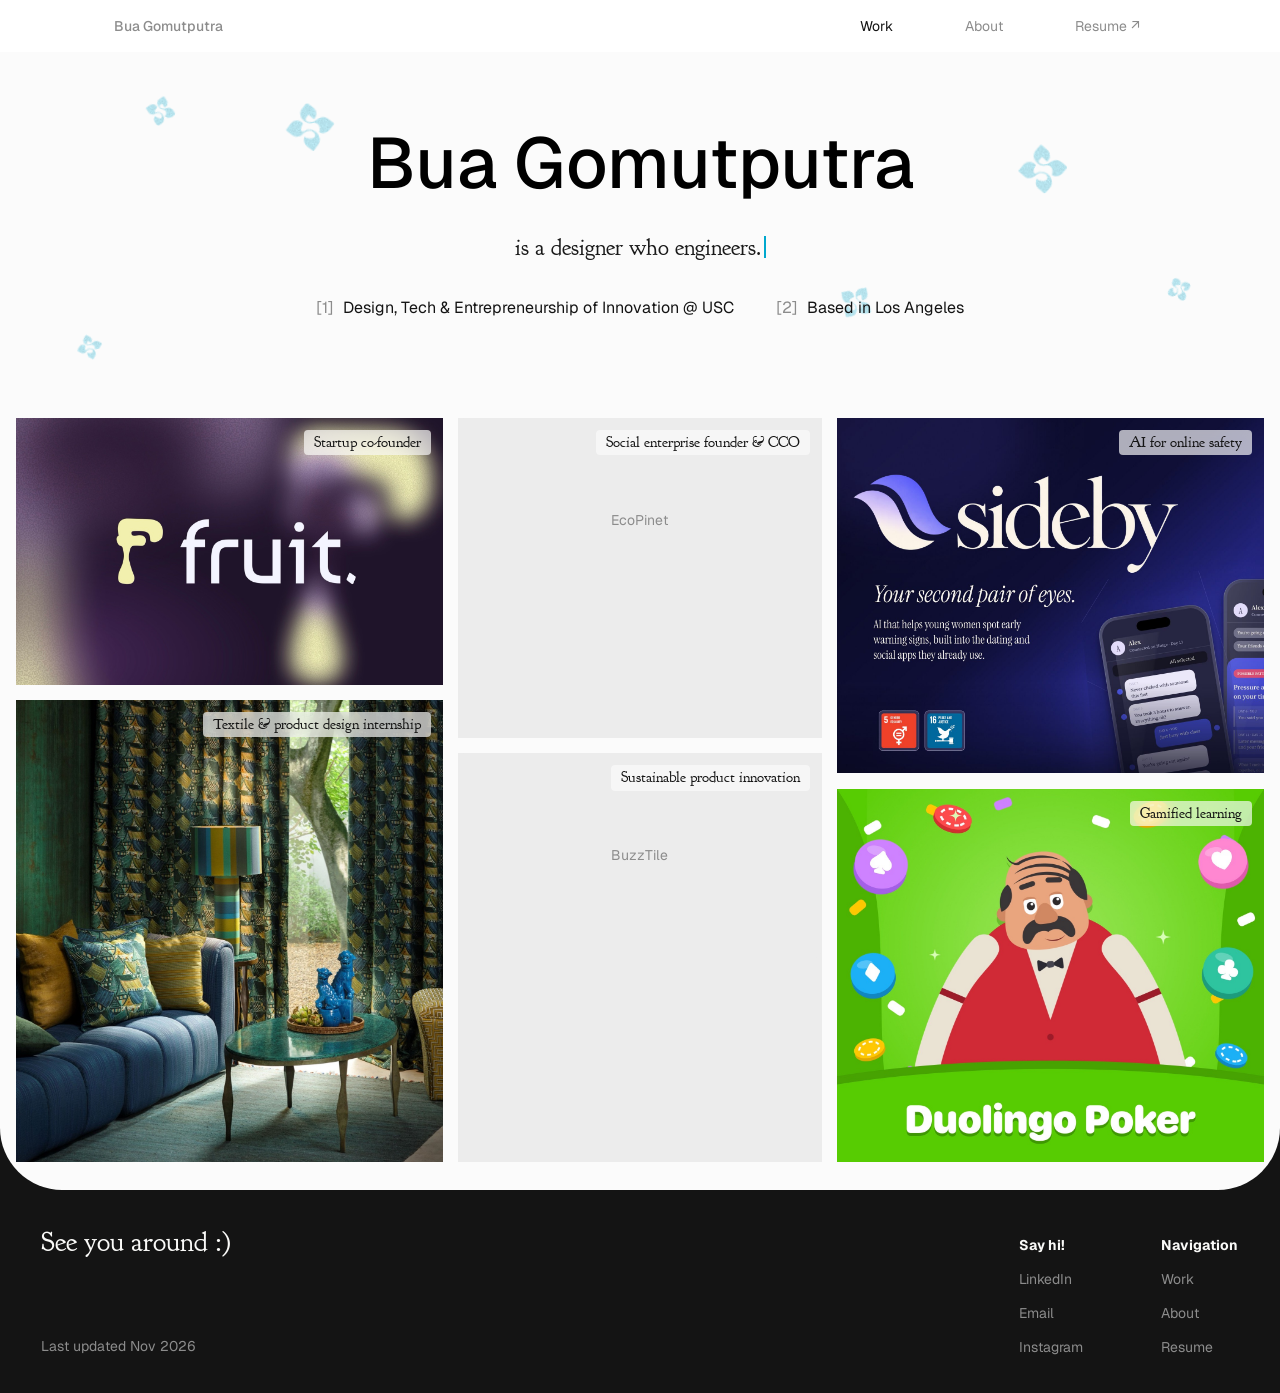
==== commit f3390345: "DuoPoker tile: half-body, more awake Tony; EcoPinet label social enterprise founder & CCO Co-Authore" ====
--- a/index.html
+++ b/index.html
@@ -31,12 +31,12 @@
       <a class="slot" href="jim-thompson.html" style="aspect-ratio:480/520" data-slot="2"><img src="images/jim-thompson/phumin-townscape.jpg" alt="Jim Thompson" data-label="Jim Thompson" style="object-position:center 60%"><span class="kind">Textile &amp; product design internship</span><span class="tag"><b>Jim Thompson</b> Internship · 2025</span></a>
     </div>
     <div class="col">
-      <a class="slot" href="ecopinet.html" style="aspect-ratio:410/360" data-slot="3"><img src="images/ecopinet/workshop-group.jpg" alt="EcoPinet: students and farmers holding up the pineapple-leaf paper they made, under the EcoPinet banner" data-label="EcoPinet" style="object-position:center 55%"><span class="kind">Founder &amp; CCO</span><span class="tag"><b>EcoPinet</b> Piloted · 2025</span></a>
+      <a class="slot" href="ecopinet.html" style="aspect-ratio:410/360" data-slot="3"><img src="images/ecopinet/workshop-group.jpg" alt="EcoPinet: students and farmers holding up the pineapple-leaf paper they made, under the EcoPinet banner" data-label="EcoPinet" style="object-position:center 55%"><span class="kind">Social enterprise founder &amp; CCO</span><span class="tag"><b>EcoPinet</b> Piloted · 2025</span></a>
       <a class="slot" href="buzztile.html" style="aspect-ratio:410/460" data-slot="4"><img src="images/buzztile/field-wide.jpg" alt="BuzzTile" data-label="BuzzTile" style="object-position:40% 60%"><span class="kind">Sustainable product innovation</span><span class="tag"><b>BuzzTile</b> Prototype · 2025</span></a>
     </div>
     <div class="col">
       <a class="slot" href="sideby.html" style="aspect-ratio:480/400" data-slot="5"><img src="images/sideby/hero.jpg" alt="SideBy" data-label="SideBy" style="object-position:left center"><span class="kind">AI for online safety</span><span class="tag"><b>SideBy</b> Concept · 2026</span></a>
-      <a class="slot" href="duolingo-poker.html" style="aspect-ratio:480/420" data-slot="6"><img src="images/duolingo-poker/tile-table.jpg" alt="DuoPoker: Tony the dealer surrounded by poker chips and card-suit badges, Duolingo style" data-label="DuoPoker" style="object-position:center"><span class="kind">Gamified learning</span><span class="tag"><b>DuoPoker</b> Concept · 2026</span></a>
+      <a class="slot" href="duolingo-poker.html" style="aspect-ratio:480/420" data-slot="6"><img src="images/duolingo-poker/tile-table.jpg" alt="DuoPoker: a smiling Tony the dealer surrounded by poker chips and card-suit badges, Duolingo style" data-label="DuoPoker" style="object-position:center"><span class="kind">Gamified learning</span><span class="tag"><b>DuoPoker</b> Concept · 2026</span></a>
     </div>
   </section>
 </main>
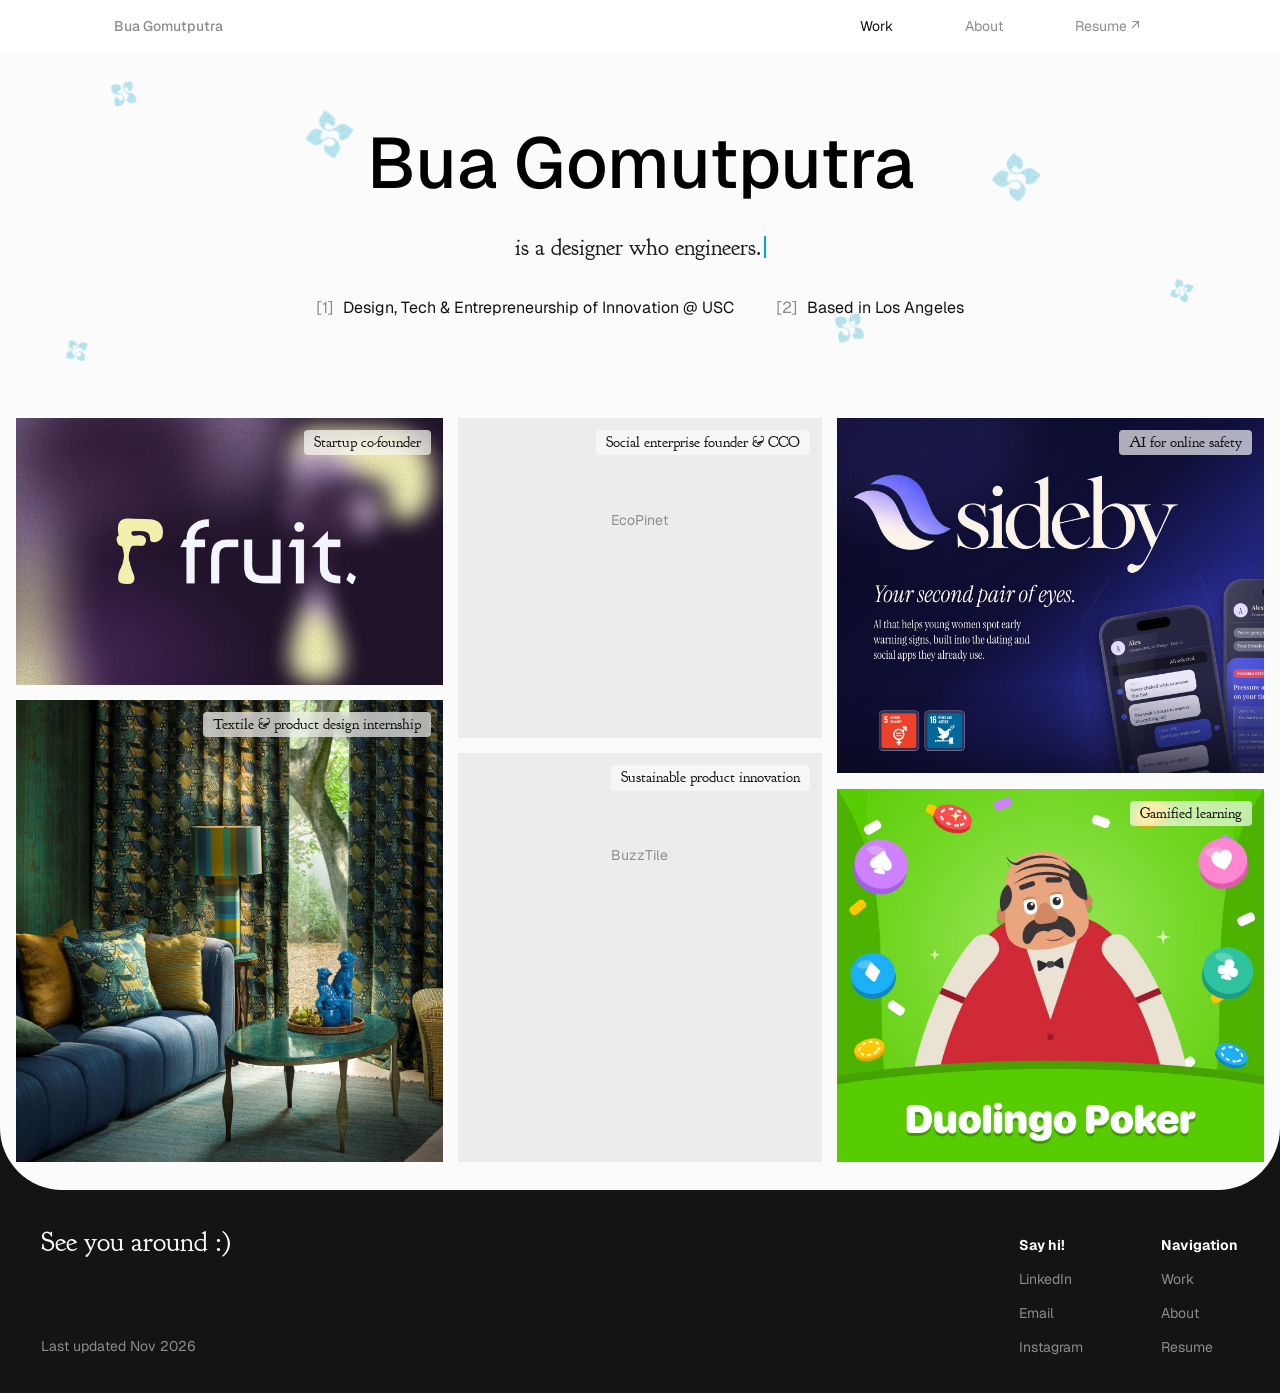
==== commit 9be01a71: "Fix DuoPoker lesson cards hidden by EcoPinet paper-stack styles Co-Authored-By: Claude Opus 5.5 <nor" ====
--- a/index.html
+++ b/index.html
@@ -7,7 +7,7 @@
 <meta name="description" content="Bua Gomutputra — designer who engineers. Design, Technology & Entrepreneurship at USC Iovine and Young. Based in Los Angeles.">
 <link rel="preconnect" href="https://fonts.googleapis.com"><link rel="preconnect" href="https://fonts.gstatic.com" crossorigin>
 <link href="https://fonts.googleapis.com/css2?family=Geist:wght@400;500;600&family=Geist+Mono:wght@400;500;700&family=Goudy+Bookletter+1911&display=swap" rel="stylesheet">
-<link rel="stylesheet" href="css/style.css?v=1795074973">
+<link rel="stylesheet" href="css/style.css?v=1795108400">
 </head>
 <body class="home">
 <div class="sheet">
--- a/css/style.css
+++ b/css/style.css
@@ -400,13 +400,13 @@
 .paperstack{display:grid;grid-template-columns:minmax(0,1.35fr) minmax(0,1fr);gap:40px;align-items:center;margin-top:26px;padding:36px;border-radius:18px;background:var(--kraft);background-image:radial-gradient(rgba(30,59,37,.06) 1px,transparent 1px);background-size:6px 6px}
 .ps-cards{position:relative;aspect-ratio:4/3.1;cursor:grab;touch-action:pan-y}
 .ps-cards:active{cursor:grabbing}
-.pc{position:absolute;inset:0;margin:0;background:#fff;padding:12px 12px 0;border-radius:6px;box-shadow:0 10px 24px rgba(30,59,37,.18);transition:transform .55s cubic-bezier(.34,1.3,.64,1),opacity .4s;display:flex;flex-direction:column}
-.pc::before{content:"";position:absolute;top:-10px;left:50%;width:90px;height:22px;margin-left:-45px;background:rgba(214,196,160,.75);transform:rotate(-3deg);box-shadow:0 1px 2px rgba(0,0,0,.08)}
-.pc img{flex:1;min-height:0;width:100%;object-fit:cover;border-radius:2px;filter:none!important}
-.pc figcaption{padding:10px 4px 14px;font-size:15px;line-height:1.4;color:var(--soft)}
-.pc figcaption b{display:block;font-size:20px;font-weight:600;color:var(--deep);margin-bottom:2px}
-.pc figcaption b span{font-family:var(--mono);font-size-adjust:.5;font-size:15px;font-weight:400;color:var(--accent);margin-right:8px}
-.pc.gone{transform:translate(-30%,-120%) rotate(-14deg)!important;opacity:0;pointer-events:none}
+.ps-cards .pc{position:absolute;inset:0;margin:0;background:#fff;padding:12px 12px 0;border-radius:6px;box-shadow:0 10px 24px rgba(30,59,37,.18);transition:transform .55s cubic-bezier(.34,1.3,.64,1),opacity .4s;display:flex;flex-direction:column}
+.ps-cards .pc::before{content:"";position:absolute;top:-10px;left:50%;width:90px;height:22px;margin-left:-45px;background:rgba(214,196,160,.75);transform:rotate(-3deg);box-shadow:0 1px 2px rgba(0,0,0,.08)}
+.ps-cards .pc img{flex:1;min-height:0;width:100%;object-fit:cover;border-radius:2px;filter:none!important}
+.ps-cards .pc figcaption{padding:10px 4px 14px;font-size:15px;line-height:1.4;color:var(--soft)}
+.ps-cards .pc figcaption b{display:block;font-size:20px;font-weight:600;color:var(--deep);margin-bottom:2px}
+.ps-cards .pc figcaption b span{font-family:var(--mono);font-size-adjust:.5;font-size:15px;font-weight:400;color:var(--accent);margin-right:8px}
+.ps-cards .pc.gone{transform:translate(-30%,-120%) rotate(-14deg)!important;opacity:0;pointer-events:none}
 .paperstack{overflow:hidden}
 .ps-count{font-family:var(--mono);font-size-adjust:.5;font-size:18px;color:#536049}
 .ps-count b{font-size:44px;font-weight:400;color:var(--deep)}
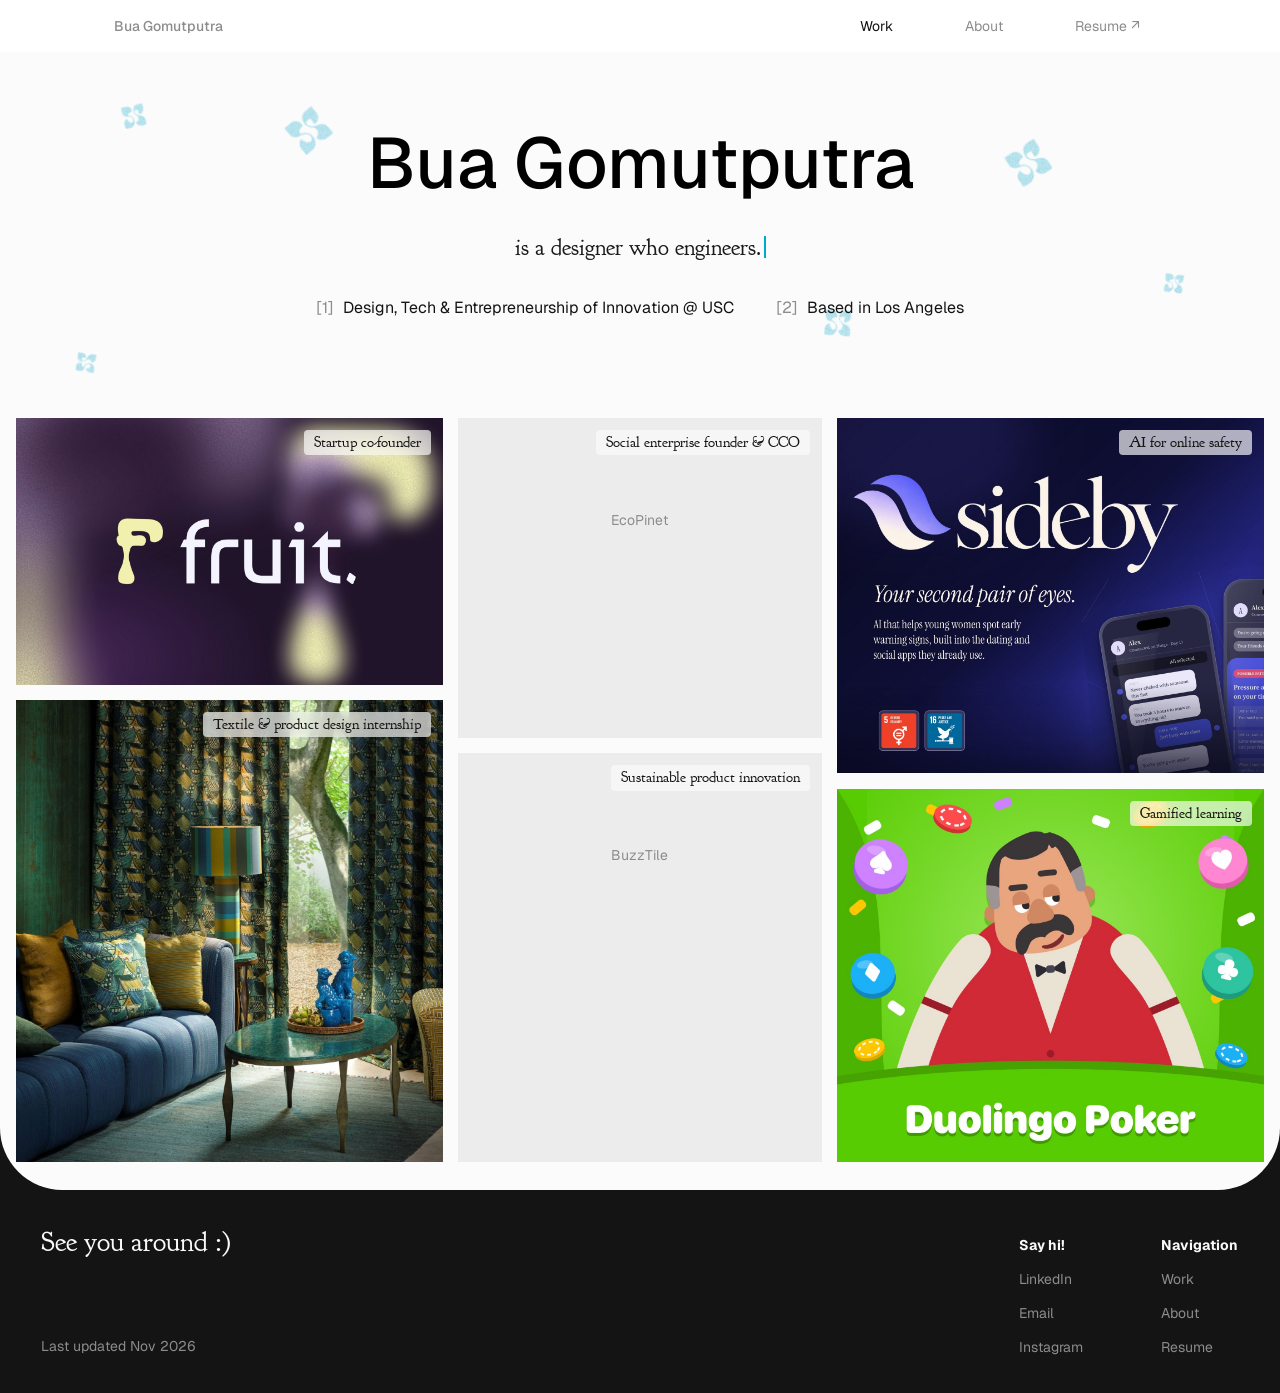
==== commit 235f6899: "DuoPoker tile: pitch Tony with his animated streak expression Co-Authored-By: Claude Opus 5.5 <norep" ====
--- a/index.html
+++ b/index.html
@@ -36,7 +36,7 @@
     </div>
     <div class="col">
       <a class="slot" href="sideby.html" style="aspect-ratio:480/400" data-slot="5"><img src="images/sideby/hero.jpg" alt="SideBy" data-label="SideBy" style="object-position:left center"><span class="kind">AI for online safety</span><span class="tag"><b>SideBy</b> Concept · 2026</span></a>
-      <a class="slot" href="duolingo-poker.html" style="aspect-ratio:480/420" data-slot="6"><img src="images/duolingo-poker/tile-table.jpg" alt="DuoPoker: a smiling Tony the dealer surrounded by poker chips and card-suit badges, Duolingo style" data-label="DuoPoker" style="object-position:center"><span class="kind">Gamified learning</span><span class="tag"><b>DuoPoker</b> Concept · 2026</span></a>
+      <a class="slot" href="duolingo-poker.html" style="aspect-ratio:480/420" data-slot="6"><img src="images/duolingo-poker/tile-table.jpg" alt="DuoPoker: a smug, smiling Tony the dealer surrounded by poker chips and card-suit badges, Duolingo style" data-label="DuoPoker" style="object-position:center"><span class="kind">Gamified learning</span><span class="tag"><b>DuoPoker</b> Concept · 2026</span></a>
     </div>
   </section>
 </main>
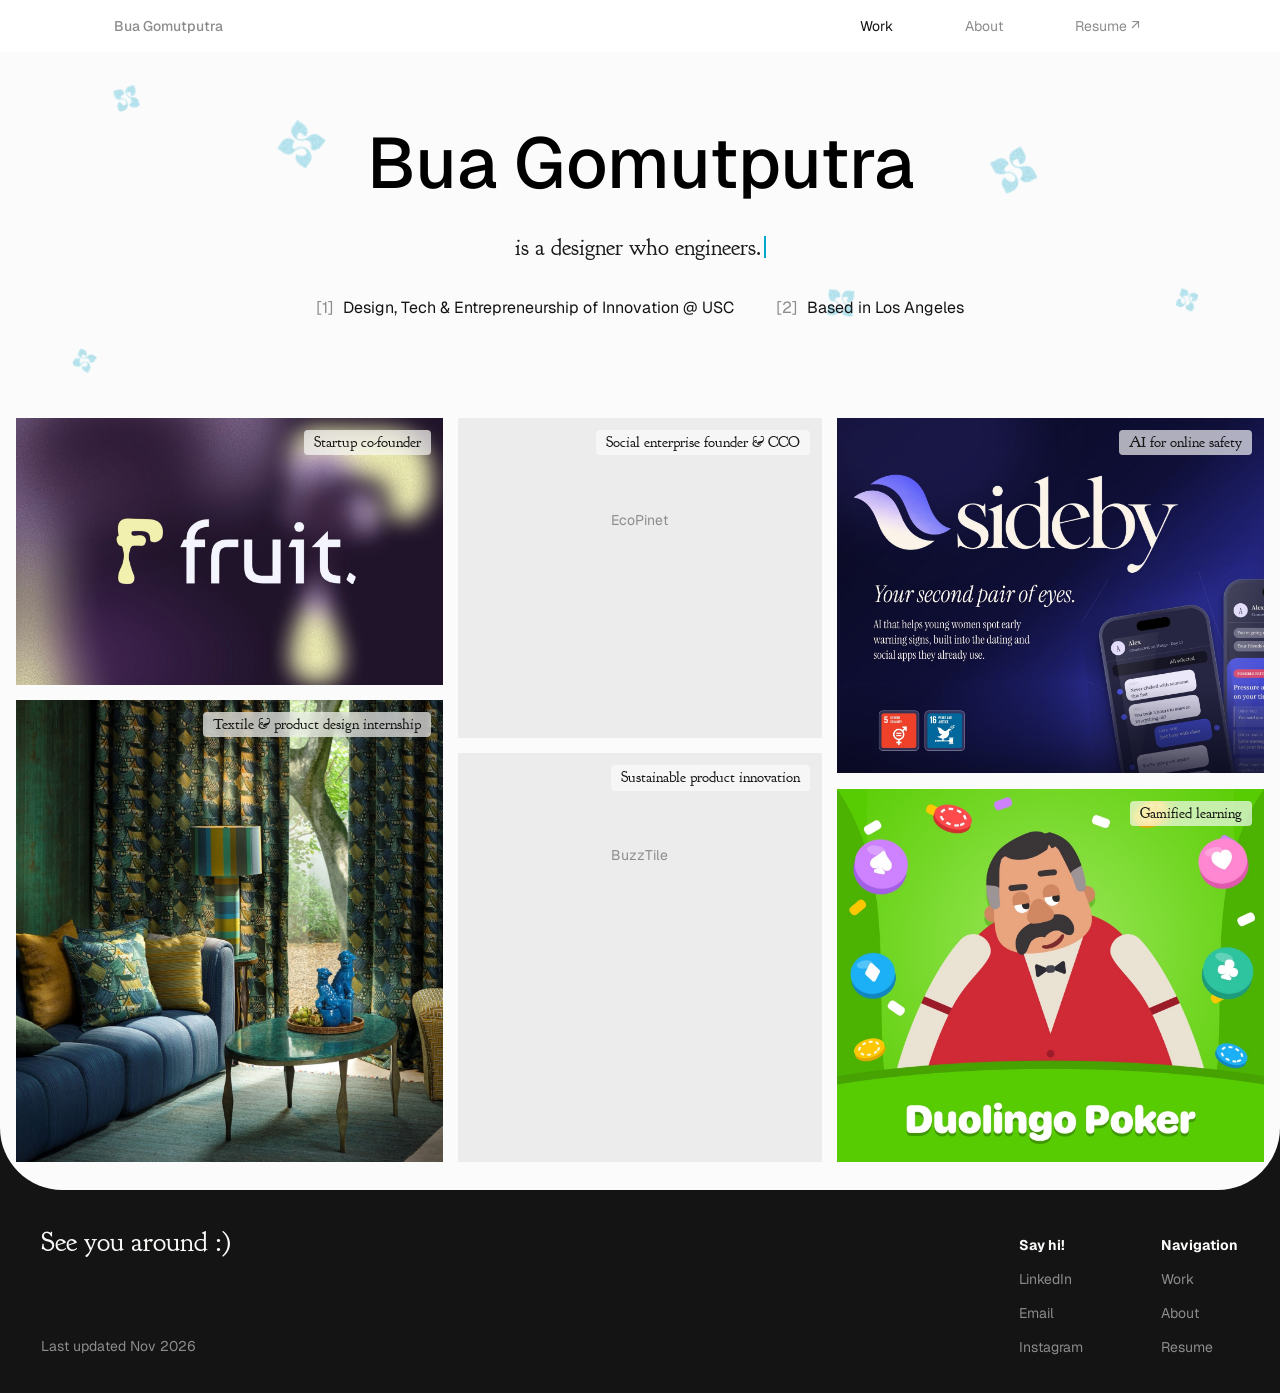
==== commit 523d8e54: "DuoPoker home tile: 10s looping animation of Tony's expressions with drifting chips Co-Authored-By: " ====
--- a/index.html
+++ b/index.html
@@ -7,7 +7,7 @@
 <meta name="description" content="Bua Gomutputra — designer who engineers. Design, Technology & Entrepreneurship at USC Iovine and Young. Based in Los Angeles.">
 <link rel="preconnect" href="https://fonts.googleapis.com"><link rel="preconnect" href="https://fonts.gstatic.com" crossorigin>
 <link href="https://fonts.googleapis.com/css2?family=Geist:wght@400;500;600&family=Geist+Mono:wght@400;500;700&family=Goudy+Bookletter+1911&display=swap" rel="stylesheet">
-<link rel="stylesheet" href="css/style.css?v=1795108400">
+<link rel="stylesheet" href="css/style.css?v=1795109166">
 </head>
 <body class="home">
 <div class="sheet">
@@ -36,7 +36,7 @@
     </div>
     <div class="col">
       <a class="slot" href="sideby.html" style="aspect-ratio:480/400" data-slot="5"><img src="images/sideby/hero.jpg" alt="SideBy" data-label="SideBy" style="object-position:left center"><span class="kind">AI for online safety</span><span class="tag"><b>SideBy</b> Concept · 2026</span></a>
-      <a class="slot" href="duolingo-poker.html" style="aspect-ratio:480/420" data-slot="6"><img src="images/duolingo-poker/tile-table.jpg" alt="DuoPoker: a smug, smiling Tony the dealer surrounded by poker chips and card-suit badges, Duolingo style" data-label="DuoPoker" style="object-position:center"><span class="kind">Gamified learning</span><span class="tag"><b>DuoPoker</b> Concept · 2026</span></a>
+      <a class="slot" href="duolingo-poker.html" style="aspect-ratio:480/420" data-slot="6"><video class="tile-vid" src="images/duolingo-poker/tile-loop.mp4" poster="images/duolingo-poker/tile-table.jpg" autoplay muted loop playsinline preload="auto" aria-label="DuoPoker: Tony the dealer cycling through his expressions while poker chips drift behind him"></video><span class="kind">Gamified learning</span><span class="tag"><b>DuoPoker</b> Concept · 2026</span></a>
     </div>
   </section>
 </main>
--- a/css/style.css
+++ b/css/style.css
@@ -1291,3 +1291,7 @@
 /* one-word project type, top-right of each home tile */
 .slot .kind{position:absolute;right:12px;top:12px;z-index:2;padding:5px 10px;border-radius:4px;background:rgba(251,251,251,.68);-webkit-backdrop-filter:blur(8px) saturate(1.2);backdrop-filter:blur(8px) saturate(1.2);font-family:var(--mono);font-size-adjust:.5;font-size:13px;line-height:1.2;color:var(--ink);pointer-events:none}
 @media (max-width:760px){.slot .kind{right:8px;top:8px;font-size:11px;padding:4px 8px}}
+
+/* looping video tile (DuoPoker) */
+.slot .tile-vid{width:100%;height:100%;object-fit:cover;display:block}
+@media (prefers-reduced-motion:reduce){.slot .tile-vid{display:none}.slot:has(.tile-vid){background:url(../images/duolingo-poker/tile-table.jpg) center/cover}}
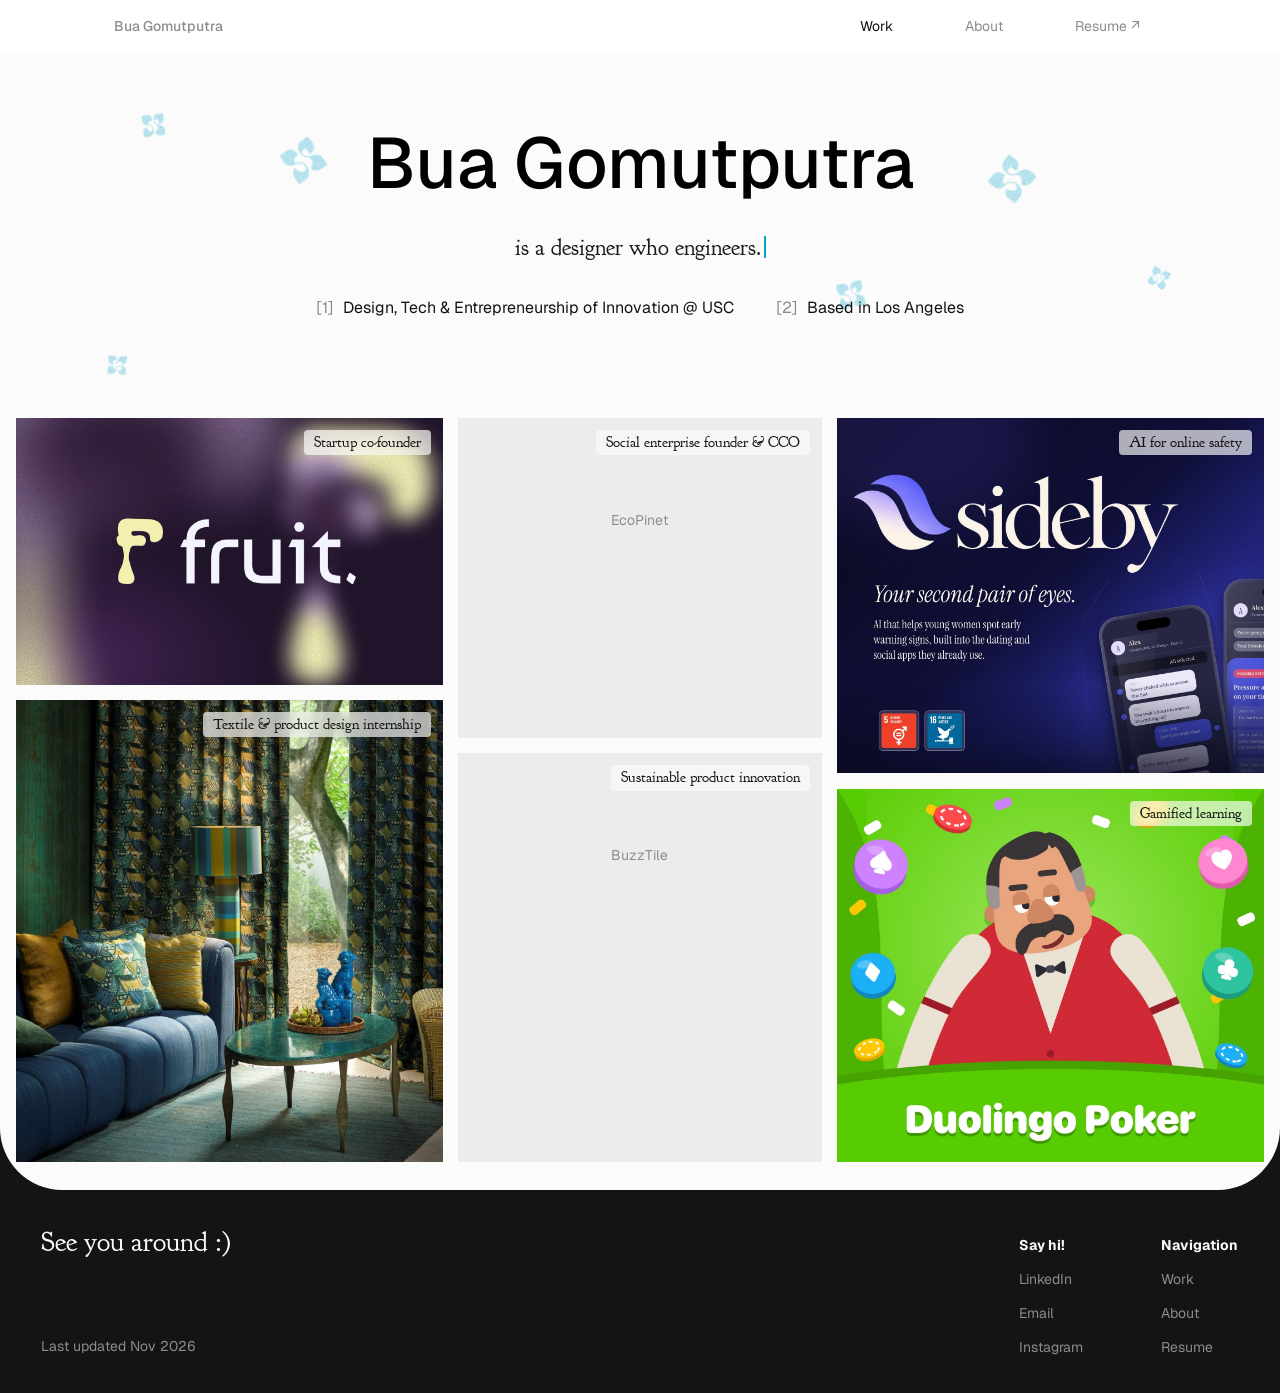
==== commit 94a173fb: "DuoPoker tile: looping clip of the pitch film, trimmed after the first correct question Co-Authored-" ====
--- a/index.html
+++ b/index.html
@@ -36,7 +36,7 @@
     </div>
     <div class="col">
       <a class="slot" href="sideby.html" style="aspect-ratio:480/400" data-slot="5"><img src="images/sideby/hero.jpg" alt="SideBy" data-label="SideBy" style="object-position:left center"><span class="kind">AI for online safety</span><span class="tag"><b>SideBy</b> Concept · 2026</span></a>
-      <a class="slot" href="duolingo-poker.html" style="aspect-ratio:480/420" data-slot="6"><video class="tile-vid" src="images/duolingo-poker/tile-loop.mp4" poster="images/duolingo-poker/tile-table.jpg" autoplay muted loop playsinline preload="auto" aria-label="DuoPoker: Tony the dealer cycling through his expressions while poker chips drift behind him"></video><span class="kind">Gamified learning</span><span class="tag"><b>DuoPoker</b> Concept · 2026</span></a>
+      <a class="slot" href="duolingo-poker.html" style="aspect-ratio:480/420" data-slot="6"><video class="tile-vid" src="images/duolingo-poker/tile-loop.mp4" poster="images/duolingo-poker/tile-table.jpg" autoplay muted loop playsinline preload="auto" aria-label="DuoPoker: a looping clip of the pitch film, from introducing Tony to the first lesson question"></video><span class="kind">Gamified learning</span><span class="tag"><b>DuoPoker</b> Concept · 2026</span></a>
     </div>
   </section>
 </main>
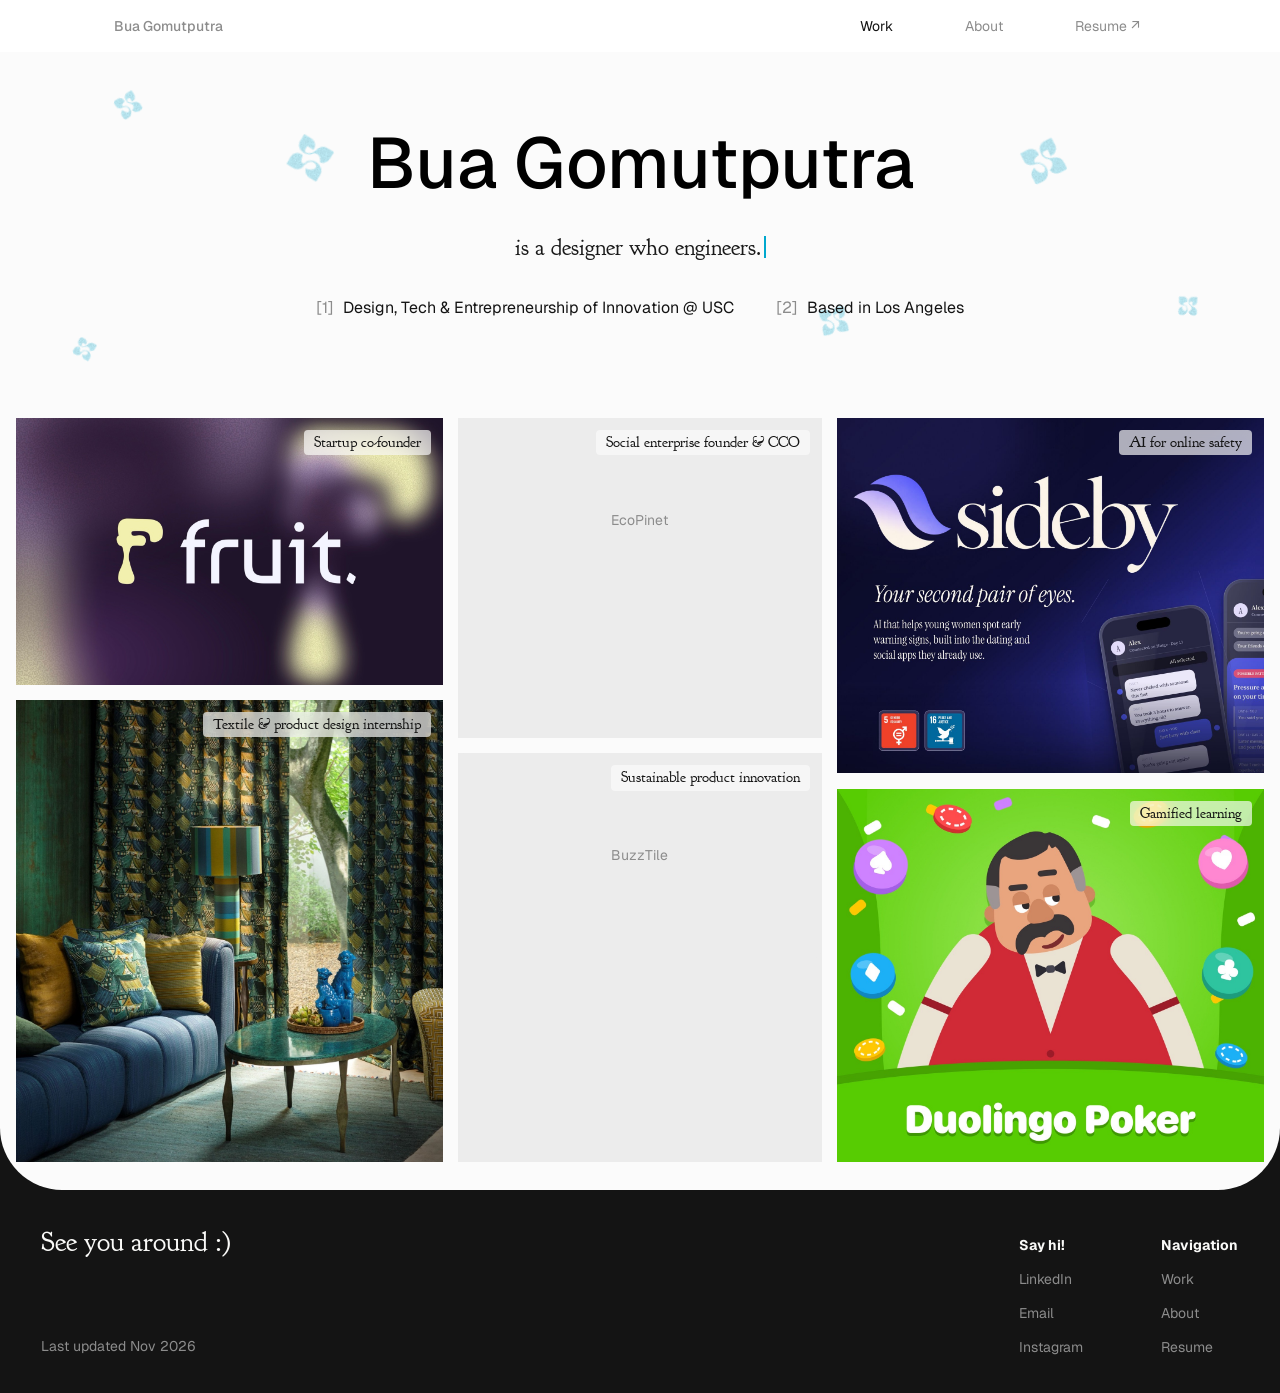
==== commit 2a0a466b: "Keep tile labels above the DuoPoker video Co-Authored-By: Claude Opus 5.5 <noreply@anthropic.com>" ====
--- a/index.html
+++ b/index.html
@@ -7,7 +7,7 @@
 <meta name="description" content="Bua Gomutputra — designer who engineers. Design, Technology & Entrepreneurship at USC Iovine and Young. Based in Los Angeles.">
 <link rel="preconnect" href="https://fonts.googleapis.com"><link rel="preconnect" href="https://fonts.gstatic.com" crossorigin>
 <link href="https://fonts.googleapis.com/css2?family=Geist:wght@400;500;600&family=Geist+Mono:wght@400;500;700&family=Goudy+Bookletter+1911&display=swap" rel="stylesheet">
-<link rel="stylesheet" href="css/style.css?v=1795109166">
+<link rel="stylesheet" href="css/style.css?v=1795110881">
 </head>
 <body class="home">
 <div class="sheet">
--- a/css/style.css
+++ b/css/style.css
@@ -1293,5 +1293,6 @@
 @media (max-width:760px){.slot .kind{right:8px;top:8px;font-size:11px;padding:4px 8px}}
 
 /* looping video tile (DuoPoker) */
-.slot .tile-vid{width:100%;height:100%;object-fit:cover;display:block}
+.slot .tile-vid{width:100%;height:100%;object-fit:cover;display:block;position:relative;z-index:0}
+.slot:has(.tile-vid) .kind,.slot:has(.tile-vid) .tag{z-index:3}
 @media (prefers-reduced-motion:reduce){.slot .tile-vid{display:none}.slot:has(.tile-vid){background:url(../images/duolingo-poker/tile-table.jpg) center/cover}}
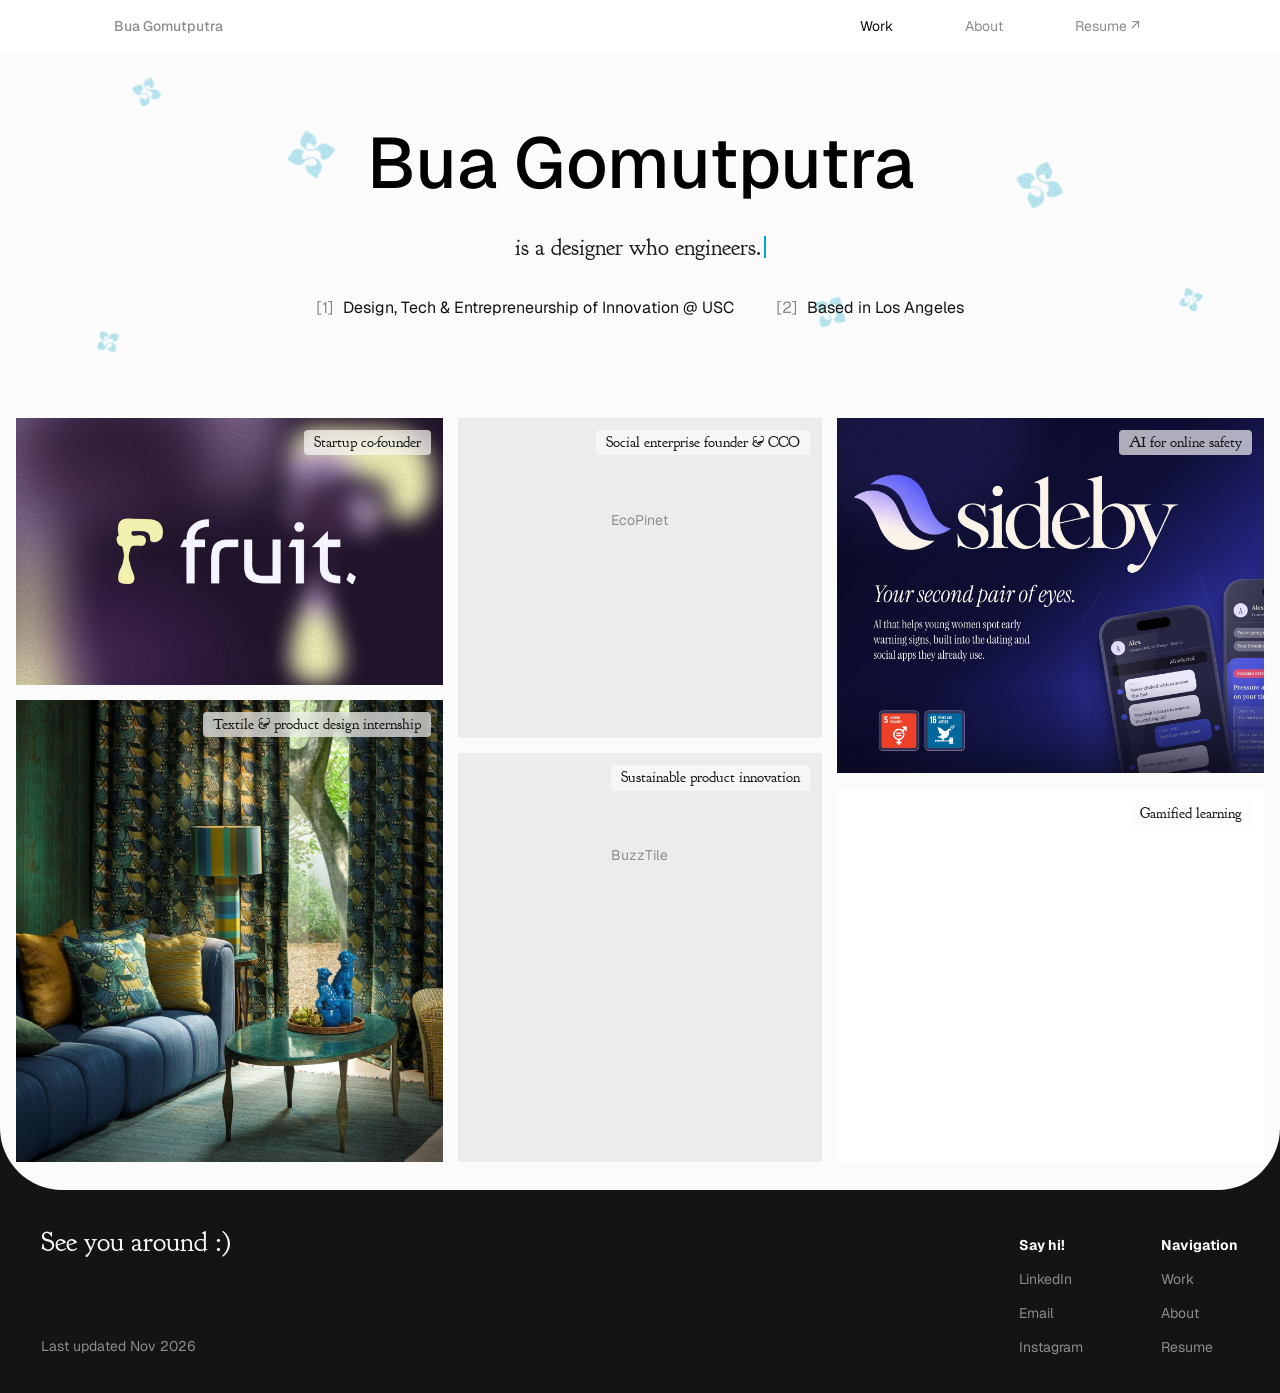
==== commit a100b563: "DuoPoker tile: new loop of Tony and the Duolingo cast Co-Authored-By: Claude Opus 5.5 <noreply@anthr" ====
--- a/index.html
+++ b/index.html
@@ -7,7 +7,7 @@
 <meta name="description" content="Bua Gomutputra — designer who engineers. Design, Technology & Entrepreneurship at USC Iovine and Young. Based in Los Angeles.">
 <link rel="preconnect" href="https://fonts.googleapis.com"><link rel="preconnect" href="https://fonts.gstatic.com" crossorigin>
 <link href="https://fonts.googleapis.com/css2?family=Geist:wght@400;500;600&family=Geist+Mono:wght@400;500;700&family=Goudy+Bookletter+1911&display=swap" rel="stylesheet">
-<link rel="stylesheet" href="css/style.css?v=1795110881">
+<link rel="stylesheet" href="css/style.css?v=1795111413">
 </head>
 <body class="home">
 <div class="sheet">
@@ -36,7 +36,7 @@
     </div>
     <div class="col">
       <a class="slot" href="sideby.html" style="aspect-ratio:480/400" data-slot="5"><img src="images/sideby/hero.jpg" alt="SideBy" data-label="SideBy" style="object-position:left center"><span class="kind">AI for online safety</span><span class="tag"><b>SideBy</b> Concept · 2026</span></a>
-      <a class="slot" href="duolingo-poker.html" style="aspect-ratio:480/420" data-slot="6"><video class="tile-vid" src="images/duolingo-poker/tile-loop.mp4" poster="images/duolingo-poker/tile-table.jpg" autoplay muted loop playsinline preload="auto" aria-label="DuoPoker: a looping clip of the pitch film, from introducing Tony to the first lesson question"></video><span class="kind">Gamified learning</span><span class="tag"><b>DuoPoker</b> Concept · 2026</span></a>
+      <a class="slot" href="duolingo-poker.html" style="aspect-ratio:480/420" data-slot="6"><video class="tile-vid" src="images/duolingo-poker/tile-loop.mp4" autoplay muted loop playsinline preload="auto" aria-label="DuoPoker: Tony zooms out as the Duolingo characters gather around him"></video><span class="kind">Gamified learning</span><span class="tag"><b>DuoPoker</b> Concept · 2026</span></a>
     </div>
   </section>
 </main>
--- a/css/style.css
+++ b/css/style.css
@@ -1293,6 +1293,7 @@
 @media (max-width:760px){.slot .kind{right:8px;top:8px;font-size:11px;padding:4px 8px}}
 
 /* looping video tile (DuoPoker) */
-.slot .tile-vid{width:100%;height:100%;object-fit:cover;display:block;position:relative;z-index:0}
+.slot .tile-vid{width:100%;height:100%;object-fit:cover;object-position:center;display:block;position:relative;z-index:0}
+.slot:has(.tile-vid){background:#fff}
 .slot:has(.tile-vid) .kind,.slot:has(.tile-vid) .tag{z-index:3}
 @media (prefers-reduced-motion:reduce){.slot .tile-vid{display:none}.slot:has(.tile-vid){background:url(../images/duolingo-poker/tile-table.jpg) center/cover}}
